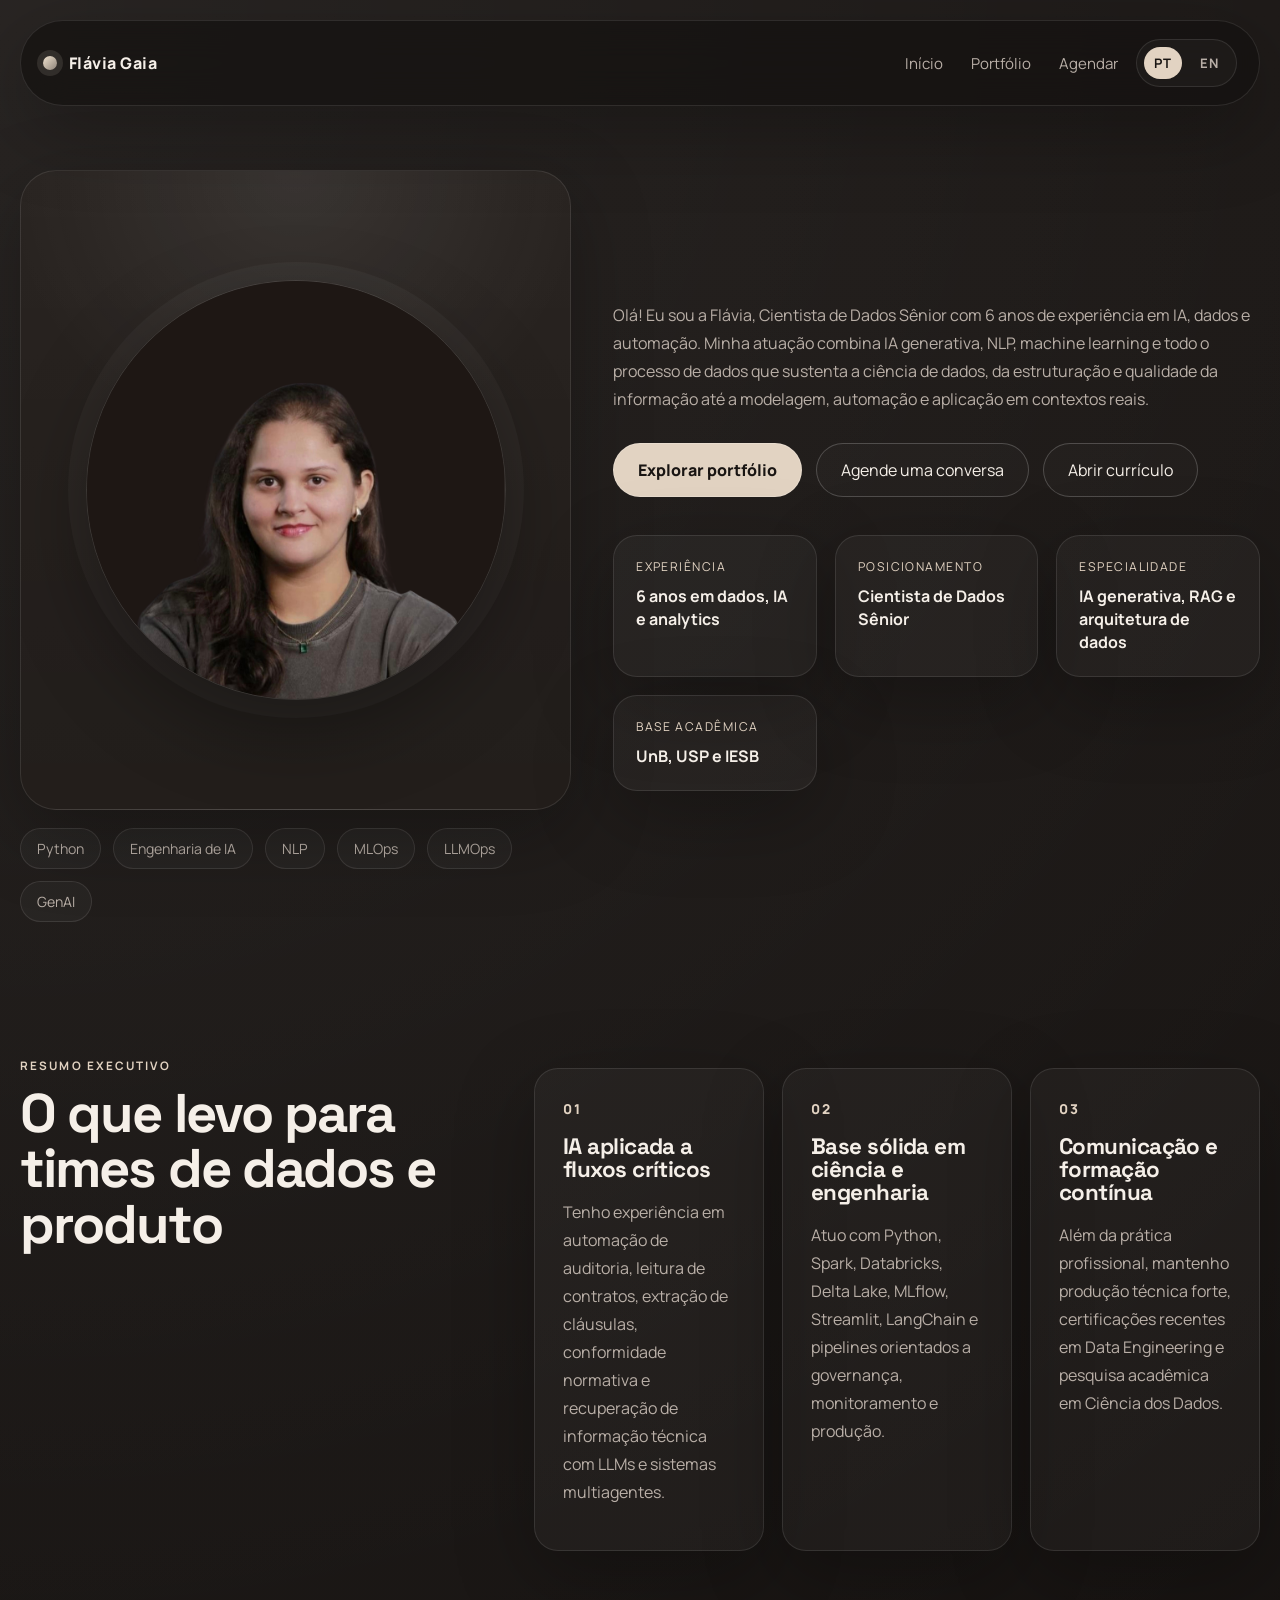
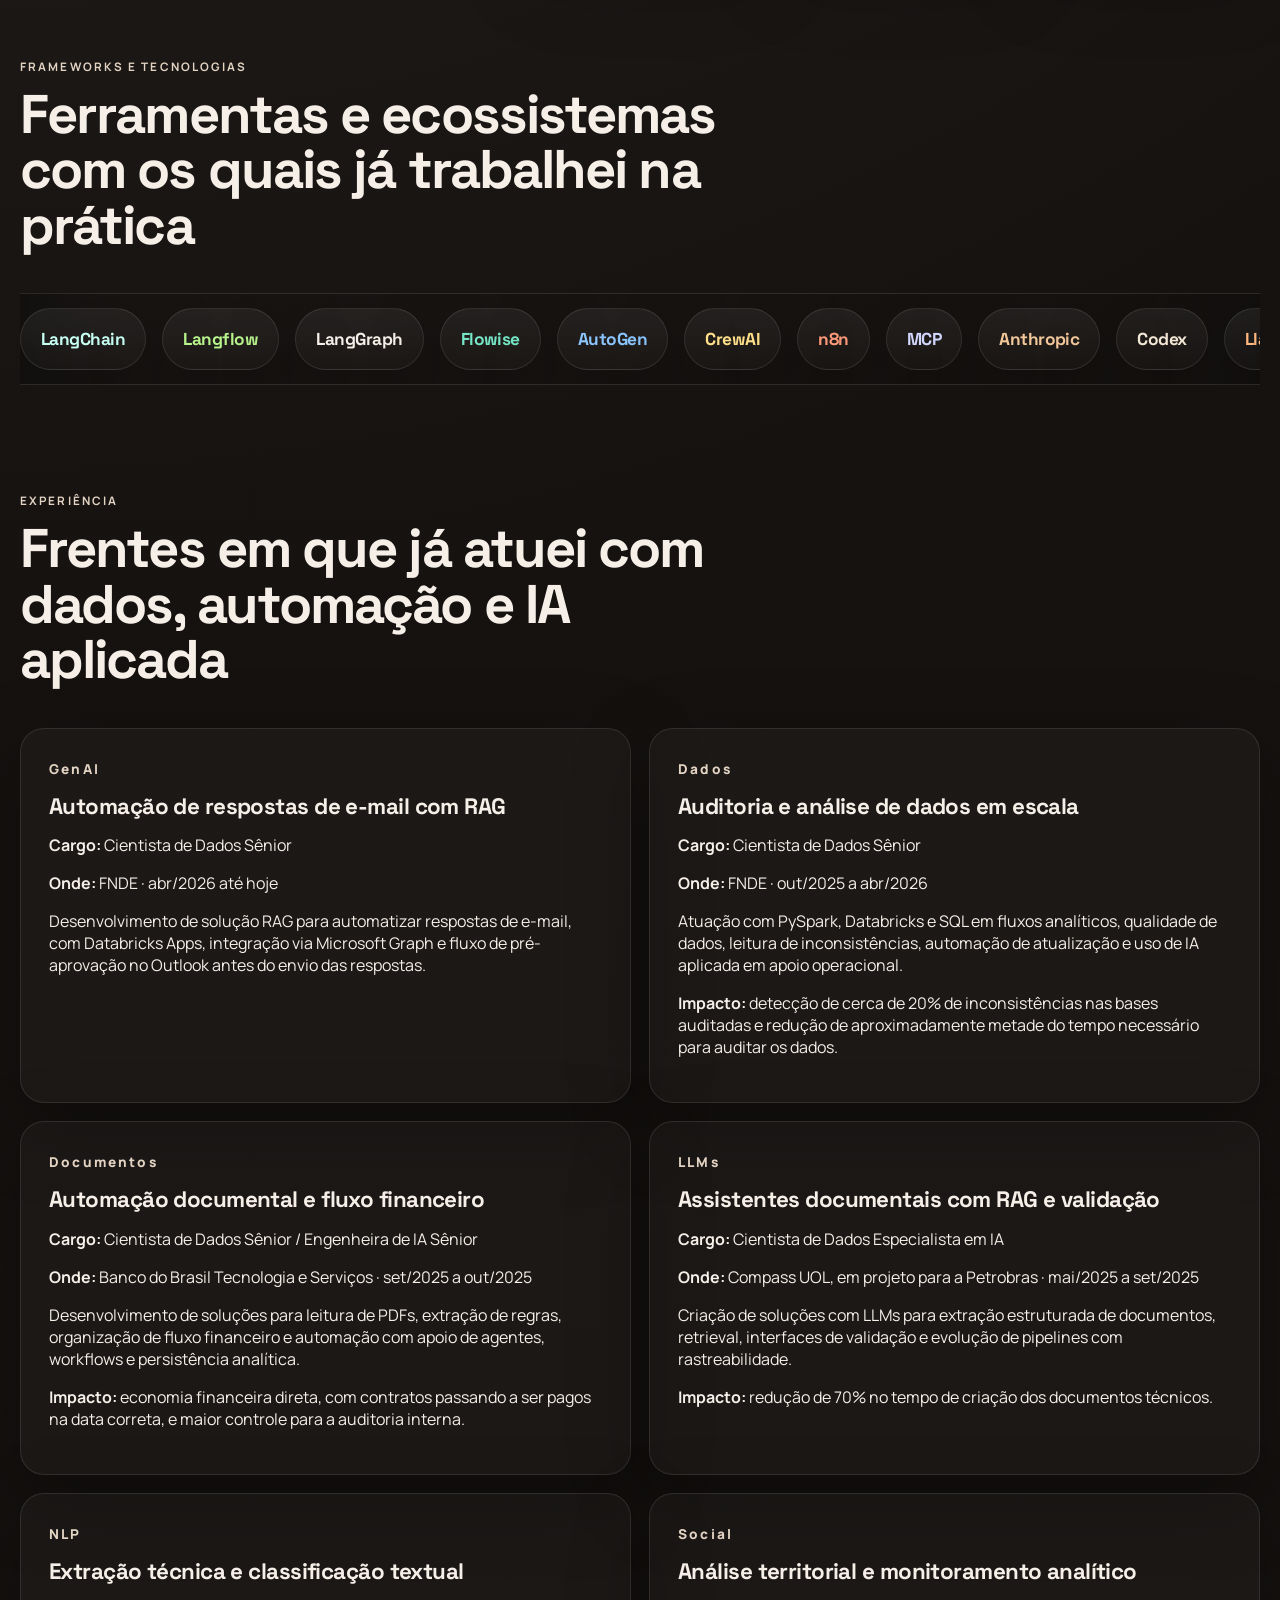
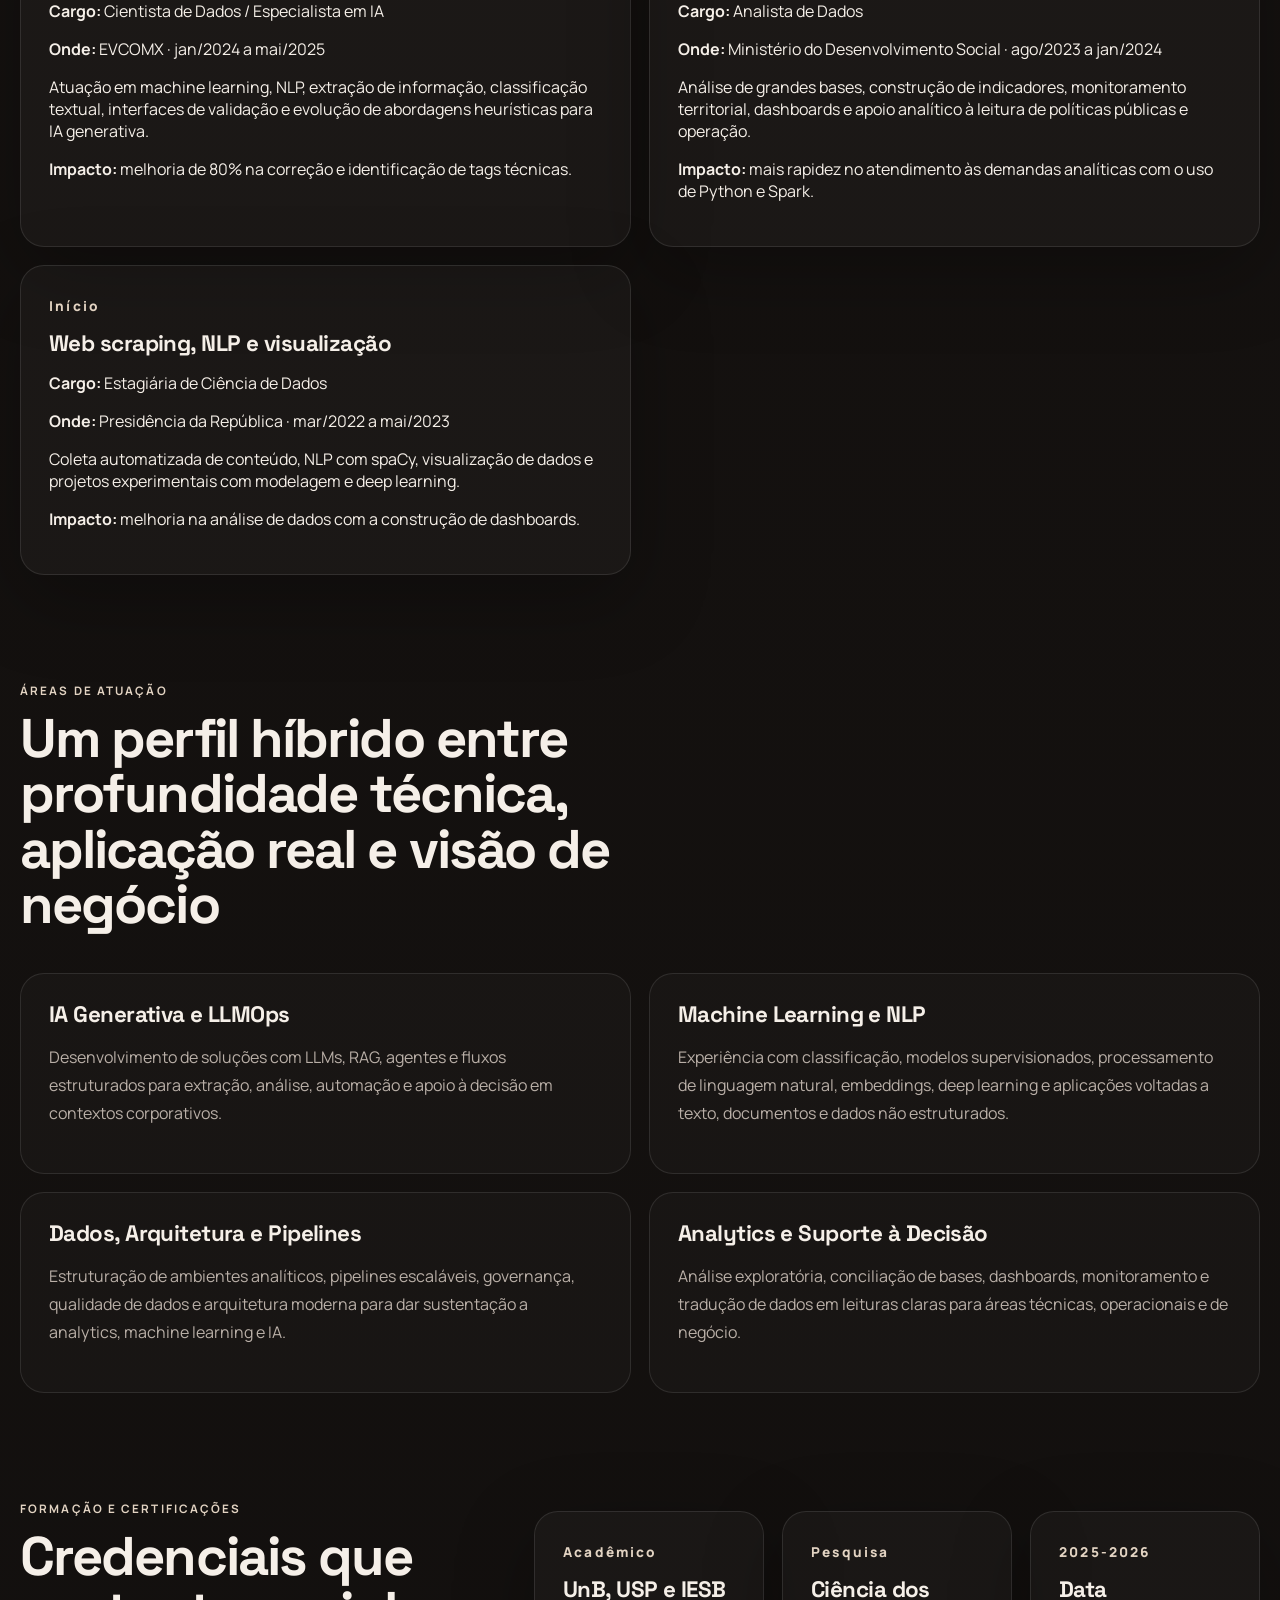
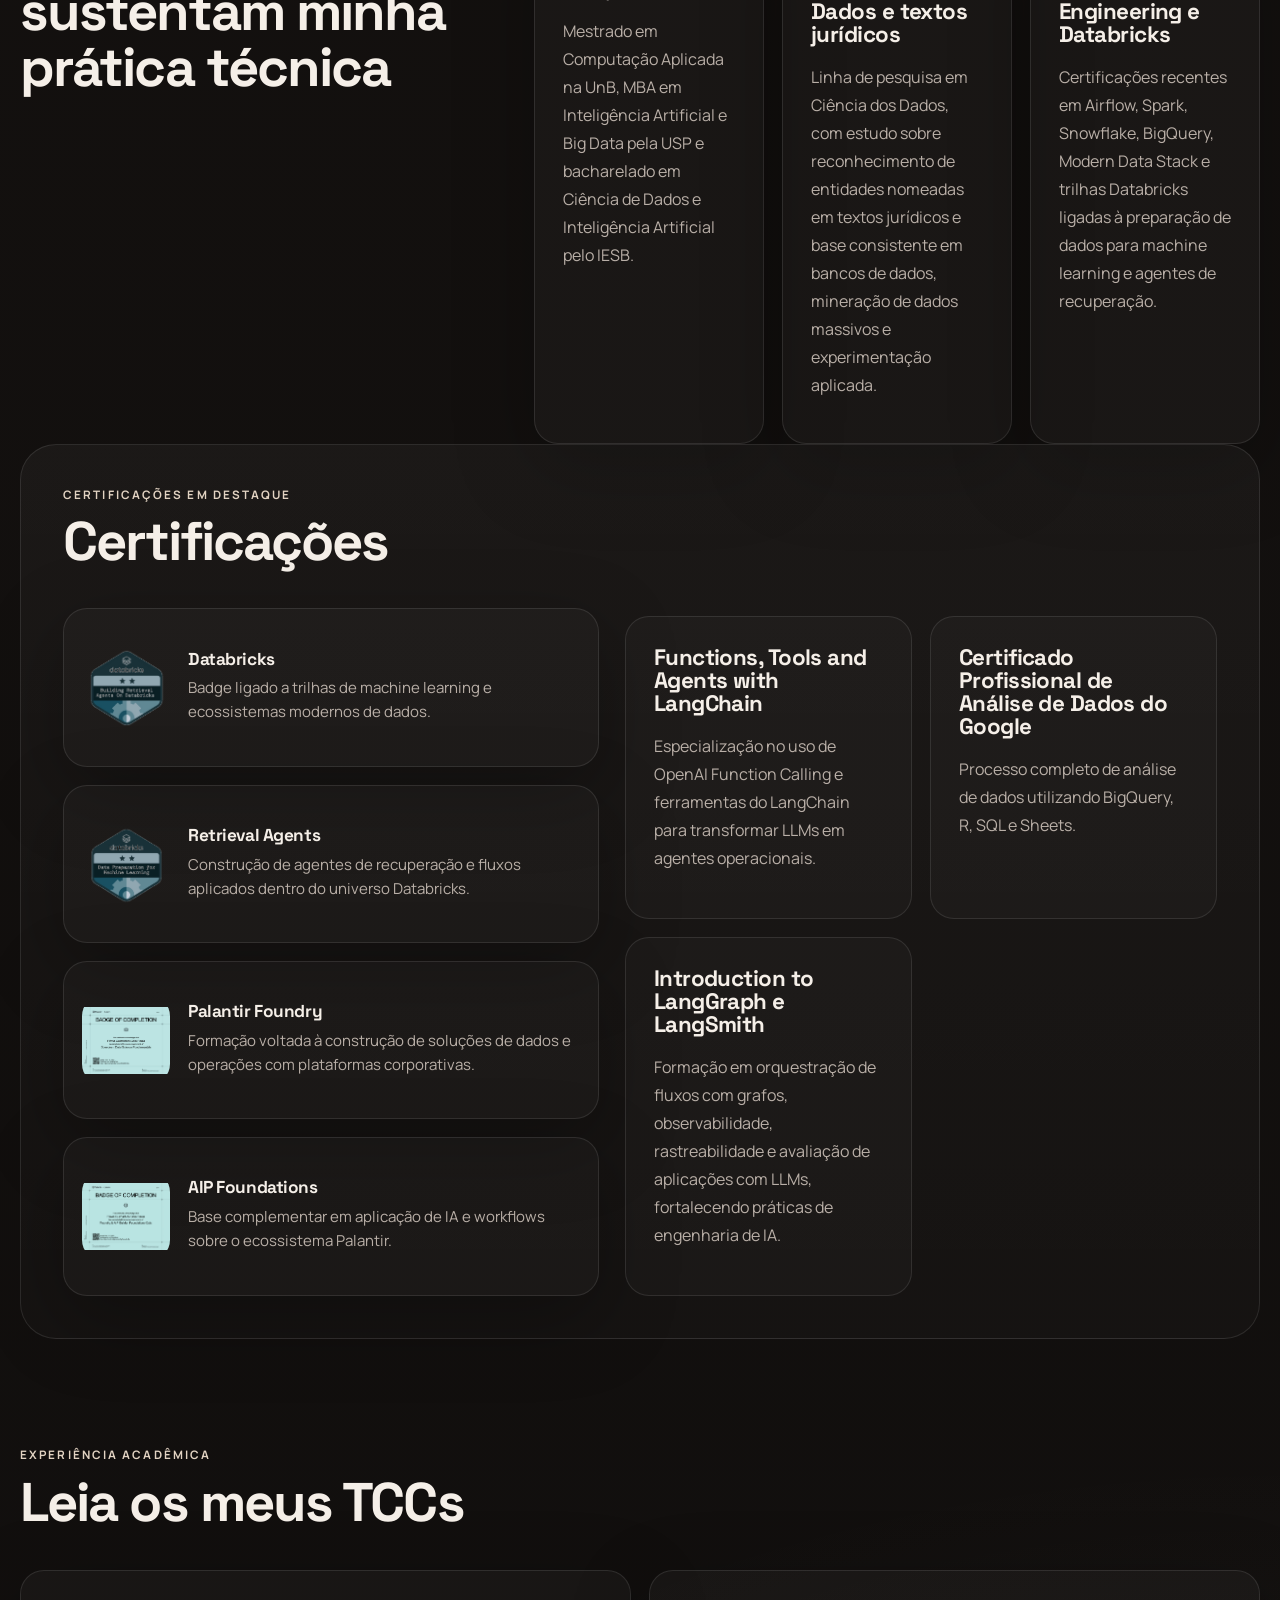
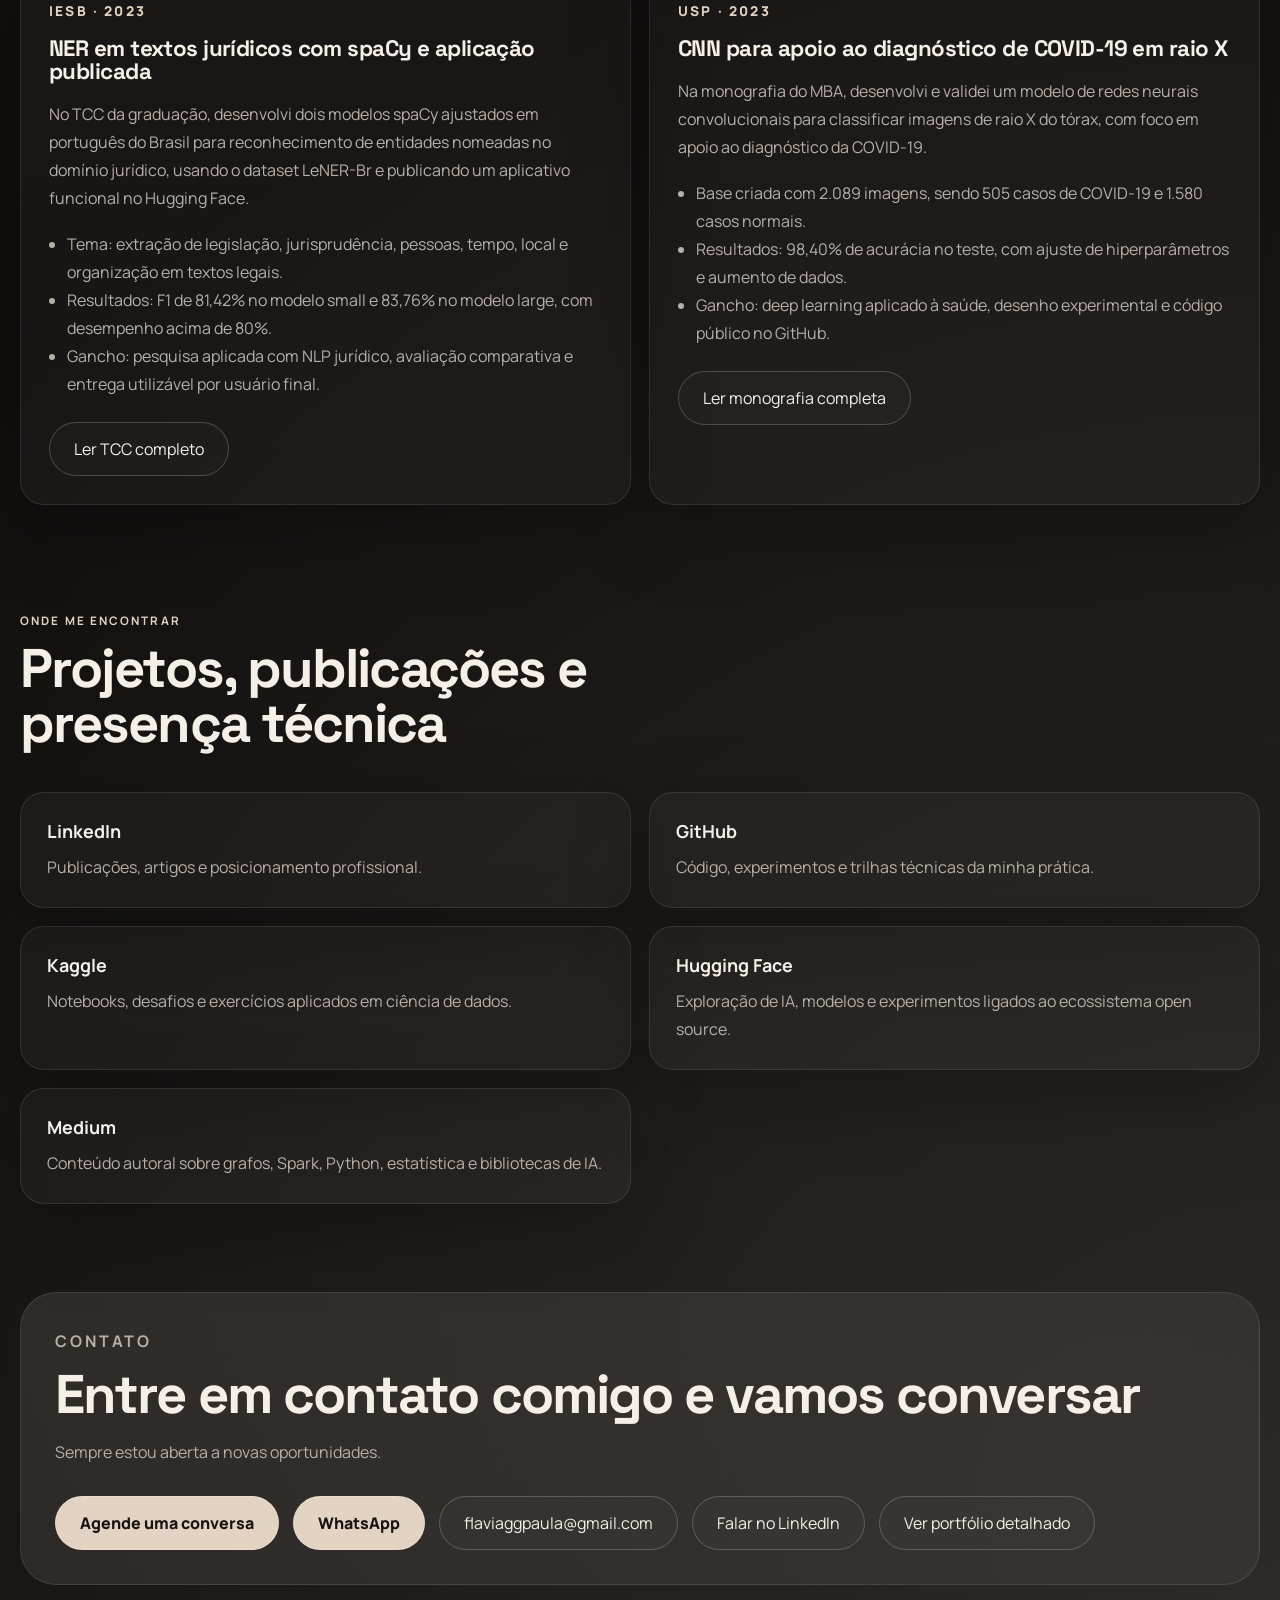
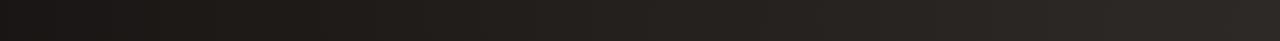
==== index.html @ fc5fb756 "Melhorias de SEO, experiência com impactos e projetos em destaque" ====
<!DOCTYPE html>
<html lang="pt-BR">
  <head>
    <meta charset="UTF-8" />
    <meta name="viewport" content="width=device-width, initial-scale=1.0" />
    <title>Flávia Gaia | Cientista de Dados & IA</title>
    <meta
      name="description"
      content="Flávia Gaia, Cientista de Dados Sênior com 6 anos de experiência em IA generativa, RAG, NLP, machine learning e engenharia de dados. Veja portfólio, projetos e agende uma conversa."
    />
    <link rel="canonical" href="https://flaviaga.ia.br/" />
    <link rel="alternate" hreflang="pt-BR" href="https://flaviaga.ia.br/" />
    <link rel="alternate" hreflang="en" href="https://flaviaga.ia.br/index-en.html" />
    <link rel="alternate" hreflang="x-default" href="https://flaviaga.ia.br/" />
    <meta property="og:type" content="website" />
    <meta property="og:url" content="https://flaviaga.ia.br/" />
    <meta property="og:title" content="Flávia Gaia | Cientista de Dados & IA" />
    <meta
      property="og:description"
      content="Cientista de Dados Sênior com 6 anos de experiência em IA generativa, RAG, NLP, machine learning e engenharia de dados."
    />
    <meta property="og:image" content="https://flaviaga.ia.br/profile.png" />
    <meta property="og:image:alt" content="Retrato profissional de Flávia Gaia" />
    <meta property="og:locale" content="pt_BR" />
    <meta property="og:locale:alternate" content="en_US" />
    <meta property="og:site_name" content="Flávia Gaia" />
    <meta name="twitter:card" content="summary" />
    <meta name="twitter:title" content="Flávia Gaia | Cientista de Dados & IA" />
    <meta
      name="twitter:description"
      content="Cientista de Dados Sênior com 6 anos de experiência em IA generativa, RAG, NLP, machine learning e engenharia de dados."
    />
    <meta name="twitter:image" content="https://flaviaga.ia.br/profile.png" />
    <script type="application/ld+json">
      {
        "@context": "https://schema.org",
        "@type": "Person",
        "name": "Flávia Gaia",
        "alternateName": "Flávia Guimarães Gaia Paula",
        "url": "https://flaviaga.ia.br/",
        "image": "https://flaviaga.ia.br/profile.png",
        "jobTitle": "Cientista de Dados Sênior",
        "email": "mailto:flaviaggpaula@gmail.com",
        "knowsLanguage": ["pt-BR", "en"],
        "knowsAbout": [
          "Inteligência Artificial Generativa",
          "RAG",
          "NLP",
          "Machine Learning",
          "MLOps",
          "LLMOps",
          "Engenharia de Dados",
          "Python",
          "Spark",
          "Databricks"
        ],
        "alumniOf": [
          { "@type": "CollegeOrUniversity", "name": "Universidade de Brasília (UnB)" },
          { "@type": "CollegeOrUniversity", "name": "Universidade de São Paulo (USP)" },
          { "@type": "CollegeOrUniversity", "name": "Centro Universitário IESB" }
        ],
        "sameAs": [
          "https://www.linkedin.com/in/flavia-gaia/",
          "https://github.com/flaviagaia",
          "https://www.kaggle.com/flaviagg",
          "https://huggingface.co/flaviaggp",
          "https://medium.com/@flaviagaia"
        ]
      }
    </script>
    <link rel="preconnect" href="https://fonts.googleapis.com" />
    <link rel="preconnect" href="https://fonts.gstatic.com" crossorigin />
    <link
      href="https://fonts.googleapis.com/css2?family=Manrope:wght@400;500;600;700;800&family=Space+Grotesk:wght@500;700&display=swap"
      rel="stylesheet"
    />
    <link rel="stylesheet" href="./styles.css" />
  </head>
  <body class="page-home">
    <div class="page-shell">
      <header class="site-header">
        <a class="brand" href="./index.html">
          <span class="brand-mark"></span>
          <span>Flávia Gaia</span>
        </a>

        <button class="menu-button" type="button" aria-expanded="false" aria-controls="site-nav">
          <span></span>
          <span></span>
          <span></span>
        </button>

          <div class="header-actions">
          <nav id="site-nav" class="site-nav">
            <a href="./index.html">Início</a>
            <a href="./portfolio.html">Portfólio</a>
            <a href="./agenda.html">Agendar</a>
          </nav>
          <div class="lang-switch" aria-label="Seletor de idioma">
            <a class="lang-link is-active" href="./index.html">PT</a>
            <a class="lang-link" href="./index-en.html">EN</a>
          </div>
        </div>
      </header>

      <main>
        <section class="hero">
          <div class="hero-media reveal">
            <div class="photo-frame">
              <div class="photo-accent"></div>
              <img src="./profile.png" alt="Retrato profissional de Flávia Gaia" />
            </div>
            <div class="hero-tagline">
              <span>Python</span>
              <span>Engenharia de IA</span>
              <span>NLP</span>
              <span>MLOps</span>
              <span>LLMOps</span>
              <span>GenAI</span>
            </div>
          </div>

          <div class="hero-copy reveal delay-1">
            <p class="lead">
              Olá!
              Eu sou a Flávia, Cientista de Dados Sênior com 6 anos de experiência
              em IA, dados e automação. Minha atuação combina IA generativa,
              NLP, machine learning e todo o processo de dados que sustenta a
              ciência de dados, da estruturação e qualidade da informação até a
              modelagem, automação e aplicação em contextos reais.
            </p>

            <div class="hero-actions">
              <a class="button button-primary" href="./portfolio.html">Explorar portfólio</a>
              <a class="button button-secondary" href="./agenda.html">Agende uma conversa</a>
              <a class="button button-secondary" href="./CV_FlaviaGaia_PT.pdf" target="_blank" rel="noreferrer">
                Abrir currículo
              </a>
            </div>

            <dl class="impact-grid">
              <div>
                <dt>Experiência</dt>
                <dd>6 anos em dados, IA e analytics</dd>
              </div>
              <div>
                <dt>Posicionamento</dt>
                <dd>Cientista de Dados Sênior</dd>
              </div>
              <div>
                <dt>Especialidade</dt>
                <dd>IA generativa, RAG e arquitetura de dados</dd>
              </div>
              <div>
                <dt>Base acadêmica</dt>
                <dd>UnB, USP e IESB</dd>
              </div>
            </dl>
          </div>
        </section>

        <section class="section split-section reveal">
          <div class="section-heading">
            <p class="eyebrow">Resumo executivo</p>
            <h2>O que levo para times de dados e produto</h2>
          </div>

          <div class="summary-panel">
            <article class="summary-card">
              <span class="card-index">01</span>
              <h3>IA aplicada a fluxos críticos</h3>
              <p>
                Tenho experiência em automação de auditoria, leitura de contratos,
                extração de cláusulas, conformidade normativa e recuperação de
                informação técnica com LLMs e sistemas multiagentes.
              </p>
            </article>

            <article class="summary-card">
              <span class="card-index">02</span>
              <h3>Base sólida em ciência e engenharia</h3>
              <p>
                Atuo com Python, Spark, Databricks, Delta Lake, MLflow,
                Streamlit, LangChain e pipelines orientados a governança,
                monitoramento e produção.
              </p>
            </article>

            <article class="summary-card">
              <span class="card-index">03</span>
              <h3>Comunicação e formação contínua</h3>
              <p>
                Além da prática profissional, mantenho produção técnica forte,
                certificações recentes em Data Engineering e pesquisa acadêmica
                em Ciência dos Dados.
              </p>
            </article>
          </div>
        </section>

        <section class="section reveal">
          <div class="section-heading">
            <p class="eyebrow">Frameworks e tecnologias</p>
            <h2>Ferramentas e ecossistemas com os quais já trabalhei na prática</h2>
          </div>

          <div class="logo-marquee" aria-label="Frameworks e tecnologias já utilizadas">
            <div class="logo-track">
              <div class="logo-group">
                <span class="logo-pill logo-pill-brand brand-langchain">LangChain</span>
                <span class="logo-pill logo-pill-brand brand-langflow">Langflow</span>
                <span class="logo-pill logo-pill-brand brand-langgraph">LangGraph</span>
                <span class="logo-pill logo-pill-brand brand-flowise">Flowise</span>
                <span class="logo-pill logo-pill-brand brand-autogen">AutoGen</span>
                <span class="logo-pill logo-pill-brand brand-crewai">CrewAI</span>
                <span class="logo-pill logo-pill-brand brand-n8n">n8n</span>
                <span class="logo-pill logo-pill-brand brand-mcp">MCP</span>
                <span class="logo-pill logo-pill-brand brand-anthropic">Anthropic</span>
                <span class="logo-pill logo-pill-brand brand-codex">Codex</span>
                <span class="logo-pill logo-pill-brand brand-llama">Llama</span>
                <span class="logo-pill logo-pill-brand brand-gemini">Gemini</span>
                <span class="logo-pill logo-pill-brand brand-pydanticai">PydanticAI</span>
                <span class="logo-pill logo-pill-brand brand-kiro">Kiro</span>
                <span class="logo-pill logo-pill-brand brand-antigravity">Antigravity</span>
                <span class="logo-pill logo-pill-brand brand-gcp">GCP</span>
                <span class="logo-pill logo-pill-brand brand-vertexai">Vertex AI</span>
                <span class="logo-pill logo-pill-brand brand-kubeflow">Kubeflow</span>
                <span class="logo-pill logo-pill-brand brand-azure">Azure</span>
                <span class="logo-pill logo-pill-brand brand-aws">AWS</span>
                <span class="logo-pill logo-pill-brand brand-databricks">Databricks</span>
                <span class="logo-pill logo-pill-brand brand-metaflow">Metaflow</span>
                <span class="logo-pill logo-pill-brand brand-spark">Spark</span>
                <span class="logo-pill logo-pill-brand brand-oracle">Oracle</span>
                <span class="logo-pill logo-pill-brand brand-fastapi">FastAPI</span>
                <span class="logo-pill logo-pill-brand brand-flask">Flask</span>
                <span class="logo-pill logo-pill-brand brand-streamlit">Streamlit</span>
                <span class="logo-pill logo-pill-brand brand-pytorch">PyTorch</span>
                <span class="logo-pill logo-pill-brand brand-tensorflow">TensorFlow</span>
                <span class="logo-pill logo-pill-brand brand-xgboost">XGBoost</span>
                <span class="logo-pill logo-pill-brand brand-ocr">OCR</span>
                <span class="logo-pill logo-pill-brand brand-prometheus">Prometheus</span>
                <span class="logo-pill logo-pill-brand brand-grafana">Grafana</span>
                <span class="logo-pill logo-pill-brand brand-uipath">UiPath</span>
              </div>
              <div class="logo-group" aria-hidden="true">
                <span class="logo-pill logo-pill-brand brand-langchain">LangChain</span>
                <span class="logo-pill logo-pill-brand brand-langflow">Langflow</span>
                <span class="logo-pill logo-pill-brand brand-langgraph">LangGraph</span>
                <span class="logo-pill logo-pill-brand brand-flowise">Flowise</span>
                <span class="logo-pill logo-pill-brand brand-autogen">AutoGen</span>
                <span class="logo-pill logo-pill-brand brand-crewai">CrewAI</span>
                <span class="logo-pill logo-pill-brand brand-n8n">n8n</span>
                <span class="logo-pill logo-pill-brand brand-mcp">MCP</span>
                <span class="logo-pill logo-pill-brand brand-anthropic">Anthropic</span>
                <span class="logo-pill logo-pill-brand brand-codex">Codex</span>
                <span class="logo-pill logo-pill-brand brand-llama">Llama</span>
                <span class="logo-pill logo-pill-brand brand-gemini">Gemini</span>
                <span class="logo-pill logo-pill-brand brand-pydanticai">PydanticAI</span>
                <span class="logo-pill logo-pill-brand brand-kiro">Kiro</span>
                <span class="logo-pill logo-pill-brand brand-antigravity">Antigravity</span>
                <span class="logo-pill logo-pill-brand brand-gcp">GCP</span>
                <span class="logo-pill logo-pill-brand brand-vertexai">Vertex AI</span>
                <span class="logo-pill logo-pill-brand brand-kubeflow">Kubeflow</span>
                <span class="logo-pill logo-pill-brand brand-azure">Azure</span>
                <span class="logo-pill logo-pill-brand brand-aws">AWS</span>
                <span class="logo-pill logo-pill-brand brand-databricks">Databricks</span>
                <span class="logo-pill logo-pill-brand brand-metaflow">Metaflow</span>
                <span class="logo-pill logo-pill-brand brand-spark">Spark</span>
                <span class="logo-pill logo-pill-brand brand-oracle">Oracle</span>
                <span class="logo-pill logo-pill-brand brand-fastapi">FastAPI</span>
                <span class="logo-pill logo-pill-brand brand-flask">Flask</span>
                <span class="logo-pill logo-pill-brand brand-streamlit">Streamlit</span>
                <span class="logo-pill logo-pill-brand brand-pytorch">PyTorch</span>
                <span class="logo-pill logo-pill-brand brand-tensorflow">TensorFlow</span>
                <span class="logo-pill logo-pill-brand brand-xgboost">XGBoost</span>
                <span class="logo-pill logo-pill-brand brand-ocr">OCR</span>
                <span class="logo-pill logo-pill-brand brand-prometheus">Prometheus</span>
                <span class="logo-pill logo-pill-brand brand-grafana">Grafana</span>
                <span class="logo-pill logo-pill-brand brand-uipath">UiPath</span>
              </div>
            </div>
          </div>
        </section>

        <section class="section reveal">
          <div class="section-heading">
            <p class="eyebrow">Experiência</p>
            <h2>Frentes em que já atuei com dados, automação e IA aplicada</h2>
          </div>

          <div class="experience-grid">
            <article class="experience-card">
              <span class="card-index">GenAI</span>
              <h3>Automação de respostas de e-mail com RAG</h3>
              <p><strong>Cargo:</strong> Cientista de Dados Sênior</p>
              <p><strong>Onde:</strong> FNDE · abr/2026 até hoje</p>
              <p>
                Desenvolvimento de solução RAG para automatizar respostas de
                e-mail, com Databricks Apps, integração via Microsoft Graph e
                fluxo de pré-aprovação no Outlook antes do envio das respostas.
              </p>
            </article>
            <article class="experience-card">
              <span class="card-index">Dados</span>
              <h3>Auditoria e análise de dados em escala</h3>
              <p><strong>Cargo:</strong> Cientista de Dados Sênior</p>
              <p><strong>Onde:</strong> FNDE · out/2025 a abr/2026</p>
              <p>
                Atuação com PySpark, Databricks e SQL em fluxos analíticos,
                qualidade de dados, leitura de inconsistências, automação de
                atualização e uso de IA aplicada em apoio operacional.
              </p>
              <p>
                <strong>Impacto:</strong> detecção de cerca de 20% de
                inconsistências nas bases auditadas e redução de
                aproximadamente metade do tempo necessário para auditar os dados.
              </p>
            </article>
            <article class="experience-card">
              <span class="card-index">Documentos</span>
              <h3>Automação documental e fluxo financeiro</h3>
              <p><strong>Cargo:</strong> Cientista de Dados Sênior / Engenheira de IA Sênior</p>
              <p><strong>Onde:</strong> Banco do Brasil Tecnologia e Serviços · set/2025 a out/2025</p>
              <p>
                Desenvolvimento de soluções para leitura de PDFs, extração de
                regras, organização de fluxo financeiro e automação com apoio
                de agentes, workflows e persistência analítica.
              </p>
              <p>
                <strong>Impacto:</strong> economia financeira direta, com
                contratos passando a ser pagos na data correta, e maior
                controle para a auditoria interna.
              </p>
            </article>
            <article class="experience-card">
              <span class="card-index">LLMs</span>
              <h3>Assistentes documentais com RAG e validação</h3>
              <p><strong>Cargo:</strong> Cientista de Dados Especialista em IA</p>
              <p><strong>Onde:</strong> Compass UOL, em projeto para a Petrobras · mai/2025 a set/2025</p>
              <p>
                Criação de soluções com LLMs para extração estruturada de
                documentos, retrieval, interfaces de validação e evolução de
                pipelines com rastreabilidade.
              </p>
              <p>
                <strong>Impacto:</strong> redução de 70% no tempo de criação
                dos documentos técnicos.
              </p>
            </article>
            <article class="experience-card">
              <span class="card-index">NLP</span>
              <h3>Extração técnica e classificação textual</h3>
              <p><strong>Cargo:</strong> Cientista de Dados / Especialista em IA</p>
              <p><strong>Onde:</strong> EVCOMX · jan/2024 a mai/2025</p>
              <p>
                Atuação em machine learning, NLP, extração de informação,
                classificação textual, interfaces de validação e evolução de
                abordagens heurísticas para IA generativa.
              </p>
              <p>
                <strong>Impacto:</strong> melhoria de 80% na correção e
                identificação de tags técnicas.
              </p>
            </article>
            <article class="experience-card">
              <span class="card-index">Social</span>
              <h3>Análise territorial e monitoramento analítico</h3>
              <p><strong>Cargo:</strong> Analista de Dados</p>
              <p><strong>Onde:</strong> Ministério do Desenvolvimento Social · ago/2023 a jan/2024</p>
              <p>
                Análise de grandes bases, construção de indicadores,
                monitoramento territorial, dashboards e apoio analítico à
                leitura de políticas públicas e operação.
              </p>
              <p>
                <strong>Impacto:</strong> mais rapidez no atendimento às
                demandas analíticas com o uso de Python e Spark.
              </p>
            </article>
            <article class="experience-card">
              <span class="card-index">Início</span>
              <h3>Web scraping, NLP e visualização</h3>
              <p><strong>Cargo:</strong> Estagiária de Ciência de Dados</p>
              <p><strong>Onde:</strong> Presidência da República · mar/2022 a mai/2023</p>
              <p>
                Coleta automatizada de conteúdo, NLP com spaCy, visualização
                de dados e projetos experimentais com modelagem e deep
                learning.
              </p>
              <p>
                <strong>Impacto:</strong> melhoria na análise de dados com a
                construção de dashboards.
              </p>
            </article>
          </div>
        </section>

        <section class="section reveal">
          <div class="section-heading">
            <p class="eyebrow">Áreas de atuação</p>
            <h2>Um perfil híbrido entre profundidade técnica, aplicação real e visão de negócio</h2>
          </div>

          <div class="capability-grid">
            <article>
              <h3>IA Generativa e LLMOps</h3>
              <p>
                Desenvolvimento de soluções com LLMs, RAG, agentes e fluxos
                estruturados para extração, análise, automação e apoio à
                decisão em contextos corporativos.
              </p>
            </article>
            <article>
              <h3>Machine Learning e NLP</h3>
              <p>
                Experiência com classificação, modelos supervisionados,
                processamento de linguagem natural, embeddings, deep learning e
                aplicações voltadas a texto, documentos e dados não estruturados.
              </p>
            </article>
            <article>
              <h3>Dados, Arquitetura e Pipelines</h3>
              <p>
                Estruturação de ambientes analíticos, pipelines escaláveis,
                governança, qualidade de dados e arquitetura moderna para dar
                sustentação a analytics, machine learning e IA.
              </p>
            </article>
            <article>
              <h3>Analytics e Suporte à Decisão</h3>
              <p>
                Análise exploratória, conciliação de bases, dashboards,
                monitoramento e tradução de dados em leituras claras para áreas
                técnicas, operacionais e de negócio.
              </p>
            </article>
          </div>
        </section>

        <section class="section split-section reveal">
          <div class="section-heading">
            <p class="eyebrow">Formação e certificações</p>
            <h2>Credenciais que sustentam minha prática técnica</h2>
          </div>

          <div class="summary-panel">
            <article class="summary-card">
              <span class="card-index">Acadêmico</span>
              <h3>UnB, USP e IESB</h3>
              <p>
                Mestrado em Computação Aplicada na UnB, MBA em Inteligência
                Artificial e Big Data pela USP e bacharelado em Ciência de
                Dados e Inteligência Artificial pelo IESB.
              </p>
            </article>
            <article class="summary-card">
              <span class="card-index">Pesquisa</span>
              <h3>Ciência dos Dados e textos jurídicos</h3>
              <p>
                Linha de pesquisa em Ciência dos Dados, com estudo sobre
                reconhecimento de entidades nomeadas em textos jurídicos e base
                consistente em bancos de dados, mineração de dados massivos e
                experimentação aplicada.
              </p>
            </article>
            <article class="summary-card">
              <span class="card-index">2025-2026</span>
              <h3>Data Engineering e Databricks</h3>
              <p>
                Certificações recentes em Airflow, Spark, Snowflake, BigQuery,
                Modern Data Stack e trilhas Databricks ligadas à preparação de
                dados para machine learning e agentes de recuperação.
              </p>
            </article>
          </div>
        </section>

        <section class="section dark-panel reveal">
          <div class="panel-header">
            <p class="eyebrow">Certificações em destaque</p>
            <h2>Certificações</h2>
          </div>

          <div class="certification-showcase">
            <div class="badge-wall">
              <div class="badge-card">
                <img src="./badgedatabricks1.png" alt="Badge Databricks" />
                <div class="badge-copy">
                  <h3>Databricks</h3>
                  <p>Badge ligado a trilhas de machine learning e ecossistemas modernos de dados.</p>
                </div>
              </div>
              <div class="badge-card">
                <img src="./badgedatabricks2.png" alt="Badge Databricks" />
                <div class="badge-copy">
                  <h3>Retrieval Agents</h3>
                  <p>Construção de agentes de recuperação e fluxos aplicados dentro do universo Databricks.</p>
                </div>
              </div>
              <div class="badge-card">
                <img src="./foundry1.png" alt="Badge Palantir Foundry" />
                <div class="badge-copy">
                  <h3>Palantir Foundry</h3>
                  <p>Formação voltada à construção de soluções de dados e operações com plataformas corporativas.</p>
                </div>
              </div>
              <div class="badge-card">
                <img src="./foundry2.png" alt="Badge Palantir Foundry" />
                <div class="badge-copy">
                  <h3>AIP Foundations</h3>
                  <p>Base complementar em aplicação de IA e workflows sobre o ecossistema Palantir.</p>
                </div>
              </div>
            </div>

            <div class="capability-grid certifications-grid">
              <article class="certification-feature-card school-card school-card-dlai">
              <h3>Functions, Tools and Agents with LangChain</h3>
              <p>Especialização no uso de OpenAI Function Calling e ferramentas do LangChain para transformar LLMs em agentes operacionais.</p>
              </article>
              <article>
              <h3>Certificado Profissional de Análise de Dados do Google</h3>
              <p>Processo completo de análise de dados utilizando BigQuery, R, SQL e Sheets.</p>
              </article>
              <article>
              <h3>Introduction to LangGraph e LangSmith</h3>
              <p>Formação em orquestração de fluxos com grafos, observabilidade, rastreabilidade e avaliação de aplicações com LLMs, fortalecendo práticas de engenharia de IA.</p>
              </article>
            </div>
          </div>
        </section>

        <section class="section reveal">
          <div class="section-heading">
            <p class="eyebrow">Experiência acadêmica</p>
            <h2>Leia os meus TCCs</h2>
          </div>

          <div class="case-grid">
            <article class="case-card">
              <span class="card-index">IESB · 2023</span>
              <h3>NER em textos jurídicos com spaCy e aplicação publicada</h3>
              <p>
                No TCC da graduação, desenvolvi dois modelos spaCy ajustados em
                português do Brasil para reconhecimento de entidades nomeadas no
                domínio jurídico, usando o dataset LeNER-Br e publicando um aplicativo
                funcional no Hugging Face.
              </p>
              <ul>
                <li>Tema: extração de legislação, jurisprudência, pessoas, tempo, local e organização em textos legais.</li>
                <li>Resultados: F1 de 81,42% no modelo small e 83,76% no modelo large, com desempenho acima de 80%.</li>
                <li>Gancho: pesquisa aplicada com NLP jurídico, avaliação comparativa e entrega utilizável por usuário final.</li>
              </ul>
              <div class="card-actions">
                <a class="button button-secondary" href="./2022_1___IESB___TCC_II___Flavia.pdf" target="_blank" rel="noreferrer">
                  Ler TCC completo
                </a>
              </div>
            </article>

            <article class="case-card">
              <span class="card-index">USP · 2023</span>
              <h3>CNN para apoio ao diagnóstico de COVID-19 em raio X</h3>
              <p>
                Na monografia do MBA, desenvolvi e validei um modelo de redes
                neurais convolucionais para classificar imagens de raio X do
                tórax, com foco em apoio ao diagnóstico da COVID-19.
              </p>
              <ul>
                <li>Base criada com 2.089 imagens, sendo 505 casos de COVID-19 e 1.580 casos normais.</li>
                <li>Resultados: 98,40% de acurácia no teste, com ajuste de hiperparâmetros e aumento de dados.</li>
                <li>Gancho: deep learning aplicado à saúde, desenho experimental e código público no GitHub.</li>
              </ul>
              <div class="card-actions">
                <a class="button button-secondary" href="./TCC_MBA_FLAVIA.pdf" target="_blank" rel="noreferrer">
                  Ler monografia completa
                </a>
              </div>
            </article>
          </div>
        </section>

        <section id="presenca" class="section reveal">
          <div class="section-heading">
            <p class="eyebrow">Onde me encontrar</p>
            <h2>Projetos, publicações e presença técnica</h2>
          </div>

          <div class="links-grid">
            <a class="link-card" href="https://www.linkedin.com/in/flavia-gaia/" target="_blank" rel="noreferrer">
              <strong>LinkedIn</strong>
              <span>Publicações, artigos e posicionamento profissional.</span>
            </a>
            <a class="link-card" href="https://github.com/flaviagaia" target="_blank" rel="noreferrer">
              <strong>GitHub</strong>
              <span>Código, experimentos e trilhas técnicas da minha prática.</span>
            </a>
            <a class="link-card" href="https://www.kaggle.com/flaviagg" target="_blank" rel="noreferrer">
              <strong>Kaggle</strong>
              <span>Notebooks, desafios e exercícios aplicados em ciência de dados.</span>
            </a>
            <a class="link-card" href="https://huggingface.co/flaviaggp" target="_blank" rel="noreferrer">
              <strong>Hugging Face</strong>
              <span>Exploração de IA, modelos e experimentos ligados ao ecossistema open source.</span>
            </a>
            <a class="link-card" href="https://medium.com/@flaviagaia" target="_blank" rel="noreferrer">
              <strong>Medium</strong>
              <span>Conteúdo autoral sobre grafos, Spark, Python, estatística e bibliotecas de IA.</span>
            </a>
          </div>
        </section>

        <section id="contato" class="section contact-panel reveal">
          <p class="eyebrow">Contato</p>
          <h2>Entre em contato comigo e vamos conversar</h2>
          <p>Sempre estou aberta a novas oportunidades.</p>
          <div class="hero-actions">
            <a class="button button-primary" href="./agenda.html">
              Agende uma conversa
            </a>
            <a class="button button-primary" href="https://wa.me/5538998987165" target="_blank" rel="noreferrer">
              WhatsApp
            </a>
            <a class="button button-secondary" href="mailto:flaviaggpaula@gmail.com">
              flaviaggpaula@gmail.com
            </a>
            <a class="button button-secondary" href="https://www.linkedin.com/in/flavia-gaia/" target="_blank" rel="noreferrer">
              Falar no LinkedIn
            </a>
            <a class="button button-secondary" href="./portfolio.html">
              Ver portfólio detalhado
            </a>
          </div>
        </section>
      </main>
    </div>

    <script src="./script.js"></script>
  </body>
</html>
---- styles.css ----
:root {
  --bg: #131110;
  --panel: #1c1918;
  --panel-soft: #24201f;
  --line: rgba(255, 255, 255, 0.1);
  --line-strong: rgba(255, 255, 255, 0.2);
  --text: #f5efe8;
  --muted: #b9afa7;
  --accent: #e2d3c2;
  --accent-strong: #f1e3cf;
  --shadow: 0 24px 80px rgba(0, 0, 0, 0.28);
  --radius-xl: 36px;
  --radius-lg: 24px;
  --radius-md: 18px;
  --max-width: 1240px;
}

* {
  box-sizing: border-box;
}

html {
  scroll-behavior: smooth;
}

body {
  margin: 0;
  font-family: "Manrope", sans-serif;
  background:
    radial-gradient(circle at top left, rgba(255, 255, 255, 0.08), transparent 28%),
    radial-gradient(circle at bottom right, rgba(226, 211, 194, 0.14), transparent 22%),
    linear-gradient(180deg, #171311 0%, #100e0d 100%);
  color: var(--text);
  min-height: 100vh;
}

img {
  max-width: 100%;
  display: block;
}

a {
  color: inherit;
  text-decoration: none;
}

.page-shell {
  width: min(calc(100% - 32px), var(--max-width));
  margin: 0 auto;
  padding-bottom: 56px;
}

.site-header {
  position: sticky;
  top: 20px;
  z-index: 30;
  display: flex;
  align-items: center;
  justify-content: space-between;
  gap: 20px;
  padding: 18px 22px;
  margin-top: 20px;
  border: 1px solid var(--line);
  border-radius: 999px;
  background: rgba(20, 17, 16, 0.72);
  backdrop-filter: blur(22px);
  box-shadow: var(--shadow);
}

.brand {
  display: inline-flex;
  align-items: center;
  gap: 12px;
  font-weight: 800;
  letter-spacing: 0.03em;
}

.brand-mark {
  width: 14px;
  height: 14px;
  border-radius: 50%;
  background: linear-gradient(135deg, var(--accent-strong), #8d8379);
  box-shadow: 0 0 0 6px rgba(226, 211, 194, 0.12);
}

.site-nav {
  display: flex;
  align-items: center;
  gap: 28px;
}

.site-nav a {
  color: var(--muted);
  font-size: 0.94rem;
}

.site-nav a:hover,
.site-nav a:focus-visible {
  color: var(--text);
}

.header-actions {
  display: flex;
  align-items: center;
  gap: 18px;
}

.lang-switch {
  display: inline-flex;
  align-items: center;
  gap: 8px;
  padding: 7px;
  border: 1px solid var(--line);
  border-radius: 999px;
  background: rgba(255, 255, 255, 0.03);
}

.lang-link {
  display: inline-flex;
  align-items: center;
  justify-content: center;
  min-width: 38px;
  min-height: 32px;
  padding: 0 10px;
  border-radius: 999px;
  color: var(--muted);
  font-size: 0.82rem;
  font-weight: 700;
  letter-spacing: 0.08em;
  text-transform: uppercase;
}

.lang-link.is-active {
  background: var(--accent);
  color: #191513;
}

.menu-button {
  display: none;
  width: 46px;
  height: 46px;
  border: 1px solid var(--line);
  border-radius: 50%;
  background: transparent;
  padding: 0;
  cursor: pointer;
}

.menu-button span {
  display: block;
  width: 18px;
  height: 2px;
  margin: 4px auto;
  background: var(--text);
}

.hero,
.portfolio-hero {
  display: grid;
  gap: 42px;
  align-items: center;
  padding: 64px 0 28px;
}

.hero {
  grid-template-columns: minmax(320px, 0.92fr) minmax(340px, 1.08fr);
  min-height: calc(100vh - 140px);
}

.portfolio-hero {
  grid-template-columns: 1.15fr 0.85fr;
  padding-top: 92px;
}

.photo-frame {
  position: relative;
  overflow: hidden;
  border: 1px solid var(--line);
  border-radius: var(--radius-xl);
  background:
    radial-gradient(circle at top, rgba(255, 255, 255, 0.08), transparent 42%),
    linear-gradient(180deg, rgba(255, 255, 255, 0.04), rgba(255, 255, 255, 0.01)),
    #201b18;
  min-height: 640px;
  display: flex;
  align-items: center;
  justify-content: center;
  padding: 40px;
  box-shadow: var(--shadow);
}

.photo-frame img {
  position: relative;
  z-index: 2;
  width: min(100%, 420px);
  aspect-ratio: 1 / 1;
  object-fit: cover;
  object-position: center top;
  border-radius: 50%;
  border: 1px solid rgba(255, 255, 255, 0.1);
  box-shadow:
    0 30px 80px rgba(0, 0, 0, 0.34),
    0 0 0 18px rgba(255, 255, 255, 0.03);
}

.photo-accent {
  position: absolute;
  inset: 50% auto auto 50%;
  width: 420px;
  height: 420px;
  transform: translate(-50%, -50%);
  border-radius: 50%;
  background:
    radial-gradient(circle, rgba(226, 211, 194, 0.18) 0%, rgba(226, 211, 194, 0.06) 45%, transparent 72%);
  z-index: 1;
}

.hero-tagline {
  display: flex;
  flex-wrap: wrap;
  gap: 12px;
  margin-top: 18px;
}

.hero-tagline span,
.portfolio-statboard div {
  border: 1px solid var(--line);
  background: rgba(255, 255, 255, 0.03);
  color: var(--muted);
}

.hero-tagline span {
  border-radius: 999px;
  padding: 10px 16px;
  font-size: 0.88rem;
}

.logo-marquee {
  position: relative;
  overflow: hidden;
  padding: 14px 0;
  border-top: 1px solid var(--line);
  border-bottom: 1px solid var(--line);
  background:
    linear-gradient(90deg, rgba(19, 17, 16, 1) 0%, rgba(19, 17, 16, 0) 8%, rgba(19, 17, 16, 0) 92%, rgba(19, 17, 16, 1) 100%);
}

.logo-track {
  display: flex;
  align-items: center;
  gap: 16px;
  width: max-content;
  animation: marquee-scroll 34s linear infinite;
}

.logo-group {
  display: flex;
  align-items: center;
  gap: 16px;
}

.logo-pill {
  display: inline-flex;
  align-items: center;
  justify-content: center;
  gap: 12px;
  min-height: 62px;
  padding: 14px 20px;
  border: 1px solid var(--line);
  border-radius: 999px;
  background: linear-gradient(180deg, rgba(255, 255, 255, 0.06), rgba(255, 255, 255, 0.02));
  box-shadow: var(--shadow);
  color: var(--text);
  font-size: 0.95rem;
  white-space: nowrap;
}

.logo-pill-brand {
  font-family: "Space Grotesk", sans-serif;
  font-size: 1.08rem;
  font-weight: 700;
  letter-spacing: -0.03em;
}

.brand-langchain {
  color: #c7fff3;
}

.brand-langflow {
  color: #b8f48c;
}

.brand-flowise {
  color: #76e6c7;
}

.brand-autogen {
  color: #8bc6ff;
}

.brand-crewai {
  color: #ffe08a;
}

.brand-n8n {
  color: #ff9b7a;
}

.brand-mcp {
  color: #d3d8ff;
}

.brand-anthropic {
  color: #f2c89a;
}

.brand-codex {
  color: #f3e7d6;
}

.brand-llama {
  color: #ffb780;
}

.brand-gemini {
  color: #9dc0ff;
}

.brand-pydanticai {
  color: #b0ffd2;
}

.brand-kiro {
  color: #b592ff;
}

.brand-antigravity {
  color: #ffd36d;
}

.brand-gcp {
  color: #87b9ff;
}

.brand-vertexai {
  color: #9cb6ff;
}

.brand-kubeflow {
  color: #80ccff;
}

.brand-azure {
  color: #8bc4ff;
}

.brand-aws {
  color: #ffcf74;
}

.brand-databricks {
  color: #ff6b57;
}

.brand-metaflow {
  color: #90f0b6;
}

.brand-spark {
  color: #ffa155;
}

.brand-oracle {
  color: #ff5f5f;
}

.brand-fastapi {
  color: #85f0d0;
}

.brand-flask {
  color: #e8e2d8;
}

.brand-streamlit {
  color: #ff7a70;
}

.brand-pytorch {
  color: #ff8c62;
}

.brand-tensorflow {
  color: #ffb15a;
}

.brand-xgboost {
  color: #9de296;
}

.brand-ocr {
  color: #f5d28b;
}

.brand-prometheus {
  color: #ff9a63;
}

.brand-grafana {
  color: #ffb86b;
}

.brand-uipath {
  color: #f7c86f;
}

@keyframes marquee-scroll {
  from {
    transform: translateX(0);
  }
  to {
    transform: translateX(-50%);
  }
}

@media (prefers-reduced-motion: reduce) {
  .logo-track {
    animation: none;
  }
}

.eyebrow {
  margin: 0 0 12px;
  color: var(--accent);
  text-transform: uppercase;
  letter-spacing: 0.18em;
  font-size: 0.73rem;
  font-weight: 700;
}

h1,
h2,
h3 {
  margin: 0;
  font-family: "Space Grotesk", sans-serif;
  line-height: 1.02;
}

h1 {
  font-size: clamp(3.3rem, 8vw, 6.6rem);
  letter-spacing: -0.05em;
}

h1 span {
  display: block;
  color: var(--accent);
}

h2 {
  font-size: clamp(2rem, 5vw, 3.4rem);
  letter-spacing: -0.035em;
}

h3 {
  font-size: 1.4rem;
  letter-spacing: -0.025em;
}

.lead,
.summary-card p,
.capability-grid p,
.link-card span,
.showcase-copy p,
.contact-panel p,
.case-card p,
.case-card li,
.timeline p,
.interview-card p,
.publication-list p,
.portfolio-intro .lead {
  color: var(--muted);
  line-height: 1.75;
  font-size: 1rem;
}

.hero-actions {
  display: flex;
  flex-wrap: wrap;
  gap: 14px;
  margin-top: 30px;
  align-items: center;
}

.card-actions {
  display: flex;
  flex-wrap: wrap;
  gap: 12px;
  margin-top: 24px;
}

.button {
  display: inline-flex;
  align-items: center;
  justify-content: center;
  min-height: 54px;
  padding: 0 24px;
  border-radius: 999px;
  border: 1px solid var(--line-strong);
  transition: transform 160ms ease, border-color 160ms ease, background 160ms ease;
}

.button:hover,
.button:focus-visible {
  transform: translateY(-2px);
  border-color: rgba(255, 255, 255, 0.32);
}

.button-primary {
  background: var(--accent);
  color: #191513;
  font-weight: 800;
}

.button-secondary {
  background: rgba(255, 255, 255, 0.02);
}

.impact-grid,
.summary-panel,
.capability-grid,
.links-grid,
.interview-grid,
.publication-list,
.case-grid,
.experience-grid,
.credentials-grid,
.badge-wall {
  display: grid;
  gap: 18px;
}

.impact-grid {
  grid-template-columns: repeat(3, minmax(0, 1fr));
  margin-top: 38px;
}

.impact-grid div,
.summary-card,
.link-card,
.showcase-list div,
.portfolio-statboard div,
.case-card,
.experience-card,
.credential-card,
.interview-card,
.publication-list article,
.timeline article {
  border: 1px solid var(--line);
  background: rgba(255, 255, 255, 0.03);
  border-radius: var(--radius-lg);
  box-shadow: var(--shadow);
}

.impact-grid div {
  padding: 22px;
}

.impact-grid dt {
  font-size: 0.76rem;
  text-transform: uppercase;
  color: var(--accent);
  letter-spacing: 0.12em;
  margin-bottom: 10px;
}

.impact-grid dd {
  margin: 0;
  font-weight: 700;
  line-height: 1.45;
}

.section {
  padding: 108px 0 0;
}

.section-heading {
  max-width: 760px;
  margin-bottom: 40px;
}

.split-section {
  display: grid;
  grid-template-columns: 0.8fr 1.2fr;
  gap: 30px;
}

.summary-panel {
  grid-template-columns: repeat(3, minmax(0, 1fr));
}

.summary-card,
.case-card,
.interview-card,
.publication-list article,
.timeline article,
.showcase-list div {
  padding: 28px;
}

.card-index {
  display: inline-flex;
  margin-bottom: 18px;
  color: var(--accent);
  font-size: 0.85rem;
  font-weight: 800;
  letter-spacing: 0.16em;
}

.project-proof {
  display: block;
  width: 100%;
  aspect-ratio: 16 / 10;
  object-fit: cover;
  object-position: top center;
  margin-bottom: 22px;
  border: 1px solid var(--line);
  border-radius: 22px;
  background: rgba(255, 255, 255, 0.03);
  box-shadow: var(--shadow);
}

.page-portfolio .case-grid {
  grid-template-columns: 1fr;
  gap: 28px;
}

.page-portfolio .case-card {
  padding: 34px 36px;
}

.portfolio-cta {
  margin-top: 22px;
}

.page-portfolio .agenda-grid {
  grid-template-columns: repeat(2, minmax(0, 1fr));
}

.booking-switch {
  display: inline-flex;
  gap: 10px;
  padding: 8px;
  border: 1px solid var(--line);
  border-radius: 999px;
  background: rgba(255, 255, 255, 0.03);
  margin-bottom: 28px;
}

.booking-tab {
  min-height: 46px;
  padding: 0 20px;
  border: 0;
  border-radius: 999px;
  background: transparent;
  color: var(--muted);
  font: inherit;
  font-weight: 700;
  cursor: pointer;
}

.booking-tab.is-active {
  background: var(--accent);
  color: #191513;
}

.booking-panel {
  display: none;
}

.booking-panel.is-active {
  display: block;
}

.booking-card {
  padding-bottom: 22px;
}

.booking-embed {
  margin-top: 26px;
  border: 1px solid var(--line);
  border-radius: 24px;
  overflow: hidden;
  background: rgba(255, 255, 255, 0.02);
  min-height: 760px;
}

.booking-embed iframe {
  display: block;
  width: 100%;
  min-height: 760px;
  border: 0;
  background: #fff;
}

.page-portfolio .project-proof {
  aspect-ratio: 16 / 8;
  margin-bottom: 26px;
}

.page-portfolio .project-proof-contain {
  object-fit: contain;
  object-position: center;
  padding: 10px;
  background: rgba(255, 255, 255, 0.015);
}

.section-note {
  max-width: 720px;
  margin: 10px 0 0;
  color: var(--muted);
}

.compact-heading {
  margin-top: 44px;
}

.portfolio-map-grid {
  display: grid;
  grid-template-columns: repeat(4, minmax(0, 1fr));
  gap: 16px;
  margin-top: 18px;
}

.map-chip {
  display: flex;
  align-items: center;
  justify-content: center;
  min-height: 72px;
  padding: 18px 22px;
  border: 1px solid var(--line);
  border-radius: 999px;
  background: rgba(255, 255, 255, 0.03);
  color: var(--text);
  text-align: center;
  text-decoration: none;
  font-weight: 600;
  line-height: 1.35;
  transition: transform 180ms ease, border-color 180ms ease, background 180ms ease;
}

.map-chip:hover {
  transform: translateY(-2px);
  border-color: rgba(255, 255, 255, 0.18);
  background: rgba(255, 255, 255, 0.06);
}

.cluster-grid {
  display: grid;
  grid-template-columns: repeat(3, minmax(0, 1fr));
  gap: 24px;
  margin-top: 18px;
}

.cluster-card {
  padding: 28px;
  border: 1px solid var(--line);
  border-radius: var(--radius-lg);
  background: rgba(255, 255, 255, 0.025);
  box-shadow: var(--shadow);
}

.cluster-card h4 {
  margin-bottom: 10px;
  font-size: 1.15rem;
}

.cluster-card > p {
  margin: 0 0 20px;
  color: var(--muted);
}

.mini-project-list {
  display: grid;
  gap: 16px;
}

.mini-project {
  padding-top: 16px;
  border-top: 1px solid rgba(255, 255, 255, 0.08);
}

.mini-project:first-child {
  padding-top: 0;
  border-top: 0;
}

.mini-project h5 {
  margin: 0 0 8px;
  font-size: 1rem;
}

.mini-project p {
  margin: 0 0 10px;
  color: var(--muted);
  line-height: 1.6;
  font-size: 0.94rem;
}

.mini-project a {
  color: var(--text);
  font-size: 0.9rem;
  text-decoration: underline;
  text-underline-offset: 0.18em;
}

.proof-grid {
  display: grid;
  grid-template-columns: repeat(2, minmax(0, 1fr));
  gap: 18px;
  margin-bottom: 26px;
}

.proof-grid .project-proof {
  margin-bottom: 0;
}

.dark-panel {
  padding: 42px;
  border: 1px solid var(--line);
  border-radius: var(--radius-xl);
  background: linear-gradient(180deg, rgba(255, 255, 255, 0.04), rgba(255, 255, 255, 0.02));
}

.panel-header {
  max-width: 980px;
  margin-bottom: 40px;
}

.panel-header h2 {
  max-width: 1120px;
  line-height: 0.98;
}

.dark-panel .capability-grid {
  margin-top: 8px;
}

.capability-grid,
.links-grid,
.case-grid,
.interview-grid,
.publication-list,
.experience-grid,
.credentials-grid {
  grid-template-columns: repeat(2, minmax(0, 1fr));
}

.section-heading + .summary-panel,
.section-heading + .experience-grid,
.section-heading + .case-grid,
.section-heading + .publication-list,
.section-heading + .links-grid,
.section-heading + .interview-grid,
.section-heading + .credentials-grid,
.panel-header + .capability-grid,
.panel-header + .certification-showcase {
  margin-top: 10px;
}

.capability-grid article,
.experience-card,
.credential-card {
  padding: 28px;
}

.certification-showcase {
  display: grid;
  grid-template-columns: 0.95fr 1.05fr;
  gap: 26px;
  align-items: stretch;
}

.badge-wall {
  grid-template-columns: 1fr;
}

.badge-card {
  display: flex;
  align-items: center;
  gap: 18px;
  min-height: 128px;
  padding: 18px;
  border: 1px solid var(--line);
  border-radius: var(--radius-lg);
  background: rgba(255, 255, 255, 0.025);
  box-shadow: var(--shadow);
}

.badge-card img {
  width: 88px;
  height: 88px;
  flex: 0 0 88px;
  object-fit: contain;
  border-radius: 20px;
  filter: saturate(1.02) contrast(1.02);
}

.badge-copy h3 {
  margin-bottom: 8px;
  font-size: 1.08rem;
}

.badge-copy p {
  margin: 0;
  color: var(--muted);
  line-height: 1.6;
  font-size: 0.94rem;
}

.certifications-grid {
  align-content: start;
}

.capability-grid article {
  padding: 30px 28px;
  border: 1px solid var(--line);
  border-radius: var(--radius-lg);
  background: rgba(255, 255, 255, 0.025);
}

.certification-feature-card {
  position: relative;
  overflow: hidden;
}

.certification-feature-brand {
  display: flex;
  align-items: flex-start;
  margin-bottom: 22px;
}

.certification-feature-brand img {
  width: 176px;
  max-width: 100%;
  height: auto;
  object-fit: contain;
  flex: 0 0 auto;
}

.school-card {
  position: relative;
}

.link-card {
  padding: 26px;
}

.link-card strong {
  display: block;
  margin-bottom: 10px;
  font-size: 1.12rem;
}

.showcase {
  display: grid;
  grid-template-columns: 1fr 0.72fr;
  gap: 28px;
  align-items: start;
}

.showcase-list {
  display: grid;
  gap: 16px;
}

.showcase-list span {
  display: inline-block;
  margin-bottom: 14px;
  color: var(--accent);
  font-size: 0.8rem;
  letter-spacing: 0.14em;
}

.contact-panel {
  padding: 34px;
  margin-top: 88px;
  border: 1px solid var(--line);
  border-radius: var(--radius-xl);
  background:
    linear-gradient(135deg, rgba(226, 211, 194, 0.09), rgba(255, 255, 255, 0.03)),
    rgba(255, 255, 255, 0.02);
}

.portfolio-statboard {
  display: grid;
  gap: 16px;
}

.portfolio-statboard div strong {
  display: block;
  margin-bottom: 10px;
  font-size: 1.05rem;
}

.portfolio-statboard div {
  padding: 24px;
}

.case-card ul {
  margin: 18px 0 0;
  padding-left: 18px;
}

.timeline {
  position: relative;
  display: grid;
  gap: 18px;
}

.timeline::before {
  content: "";
  position: absolute;
  left: 14px;
  top: 0;
  bottom: 0;
  width: 1px;
  background: var(--line-strong);
}

.timeline article {
  position: relative;
  padding-left: 54px;
}

.timeline article::before {
  content: "";
  position: absolute;
  left: 8px;
  top: 30px;
  width: 13px;
  height: 13px;
  border-radius: 50%;
  background: var(--accent);
  box-shadow: 0 0 0 8px rgba(226, 211, 194, 0.08);
}

.timeline span {
  display: inline-block;
  margin-bottom: 10px;
  color: var(--accent);
  font-size: 0.82rem;
  letter-spacing: 0.12em;
  text-transform: uppercase;
}

.publication-list article strong {
  display: block;
  margin-bottom: 8px;
}

.reveal {
  opacity: 0;
  transform: translateY(24px);
  transition: opacity 700ms ease, transform 700ms ease;
}

.reveal.delay-1 {
  transition-delay: 120ms;
}

.reveal.is-visible {
  opacity: 1;
  transform: translateY(0);
}

.page-portfolio .reveal,
.page-portfolio .reveal.is-visible {
  opacity: 1;
  transform: none;
}

@media (max-width: 1080px) {
  .hero,
  .portfolio-hero,
  .split-section,
  .showcase,
  .certification-showcase {
    grid-template-columns: 1fr;
  }

  .summary-panel,
  .capability-grid,
  .links-grid,
  .case-grid,
  .portfolio-map-grid,
  .agenda-grid,
  .cluster-grid,
  .interview-grid,
  .publication-list,
  .experience-grid,
  .credentials-grid,
  .badge-wall {
    grid-template-columns: 1fr;
  }

  .hero {
    min-height: auto;
    padding-top: 36px;
  }

  .photo-frame {
    min-height: 520px;
    padding: 28px;
  }

  .proof-grid {
    grid-template-columns: 1fr;
  }

  .booking-switch {
    width: 100%;
    display: grid;
    grid-template-columns: 1fr;
    border-radius: 26px;
  }
}

@media (max-width: 760px) {
  .page-shell {
    width: min(calc(100% - 22px), var(--max-width));
  }

  .site-header {
    padding: 16px 18px;
    border-radius: 30px;
  }

  .menu-button {
    display: block;
  }

  .site-nav {
    position: absolute;
    top: calc(100% + 12px);
    right: 0;
    left: 0;
    display: none;
    flex-direction: column;
    align-items: flex-start;
    gap: 14px;
    padding: 18px;
    border: 1px solid var(--line);
    border-radius: 24px;
    background: rgba(18, 15, 14, 0.96);
  }

  .site-nav.is-open {
    display: flex;
  }

  .header-actions {
    margin-left: auto;
  }

  .lang-switch {
    margin-left: 12px;
  }

  .logo-pill {
    padding: 12px 15px;
    min-height: 56px;
    font-size: 0.88rem;
  }

  h1 {
    font-size: clamp(2.6rem, 16vw, 4.4rem);
  }

  .impact-grid {
    grid-template-columns: 1fr;
  }

  .contact-panel,
  .dark-panel,
  .summary-card,
  .case-card,
  .experience-card,
  .credential-card,
  .badge-card,
  .interview-card,
  .publication-list article,
  .timeline article,
  .link-card,
  .showcase-list div,
  .portfolio-statboard div {
    padding: 22px;
  }

  .badge-card {
    align-items: flex-start;
  }

  .badge-card img {
    width: 74px;
    height: 74px;
    flex-basis: 74px;
  }
}
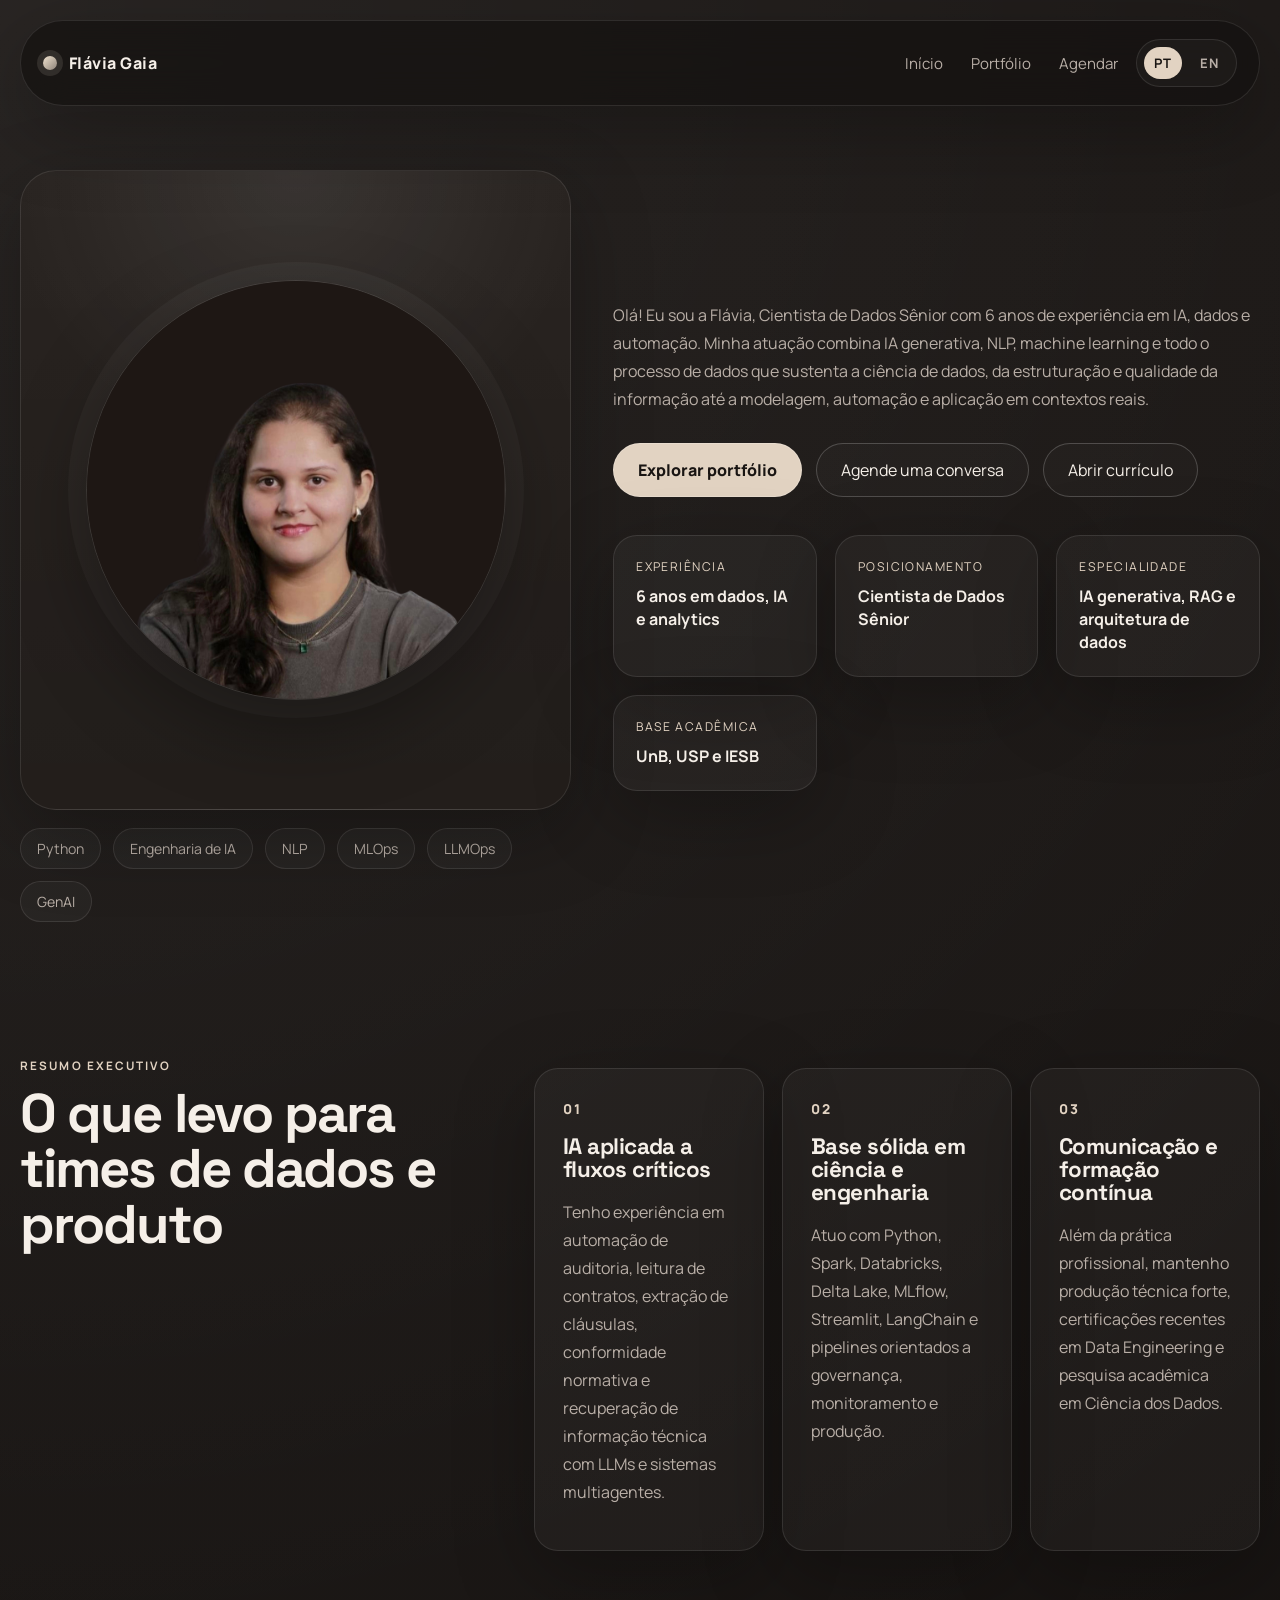
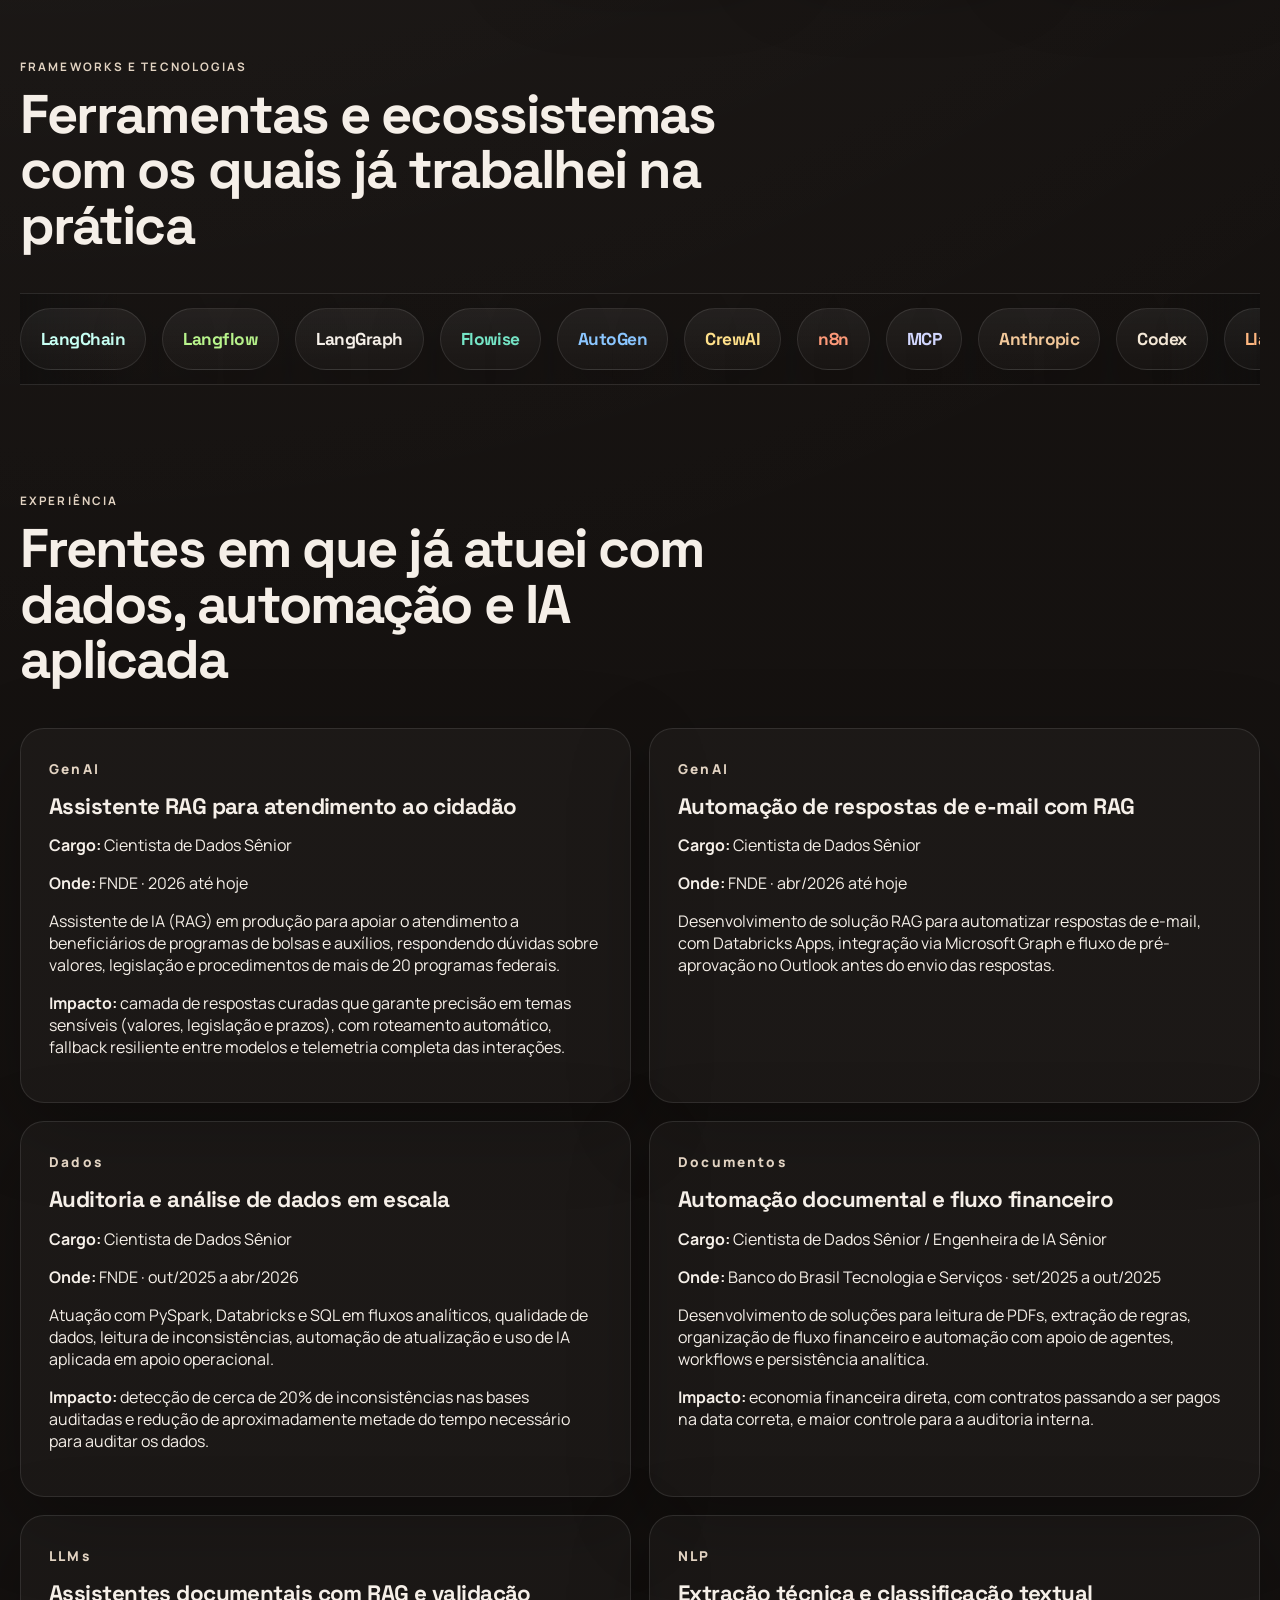
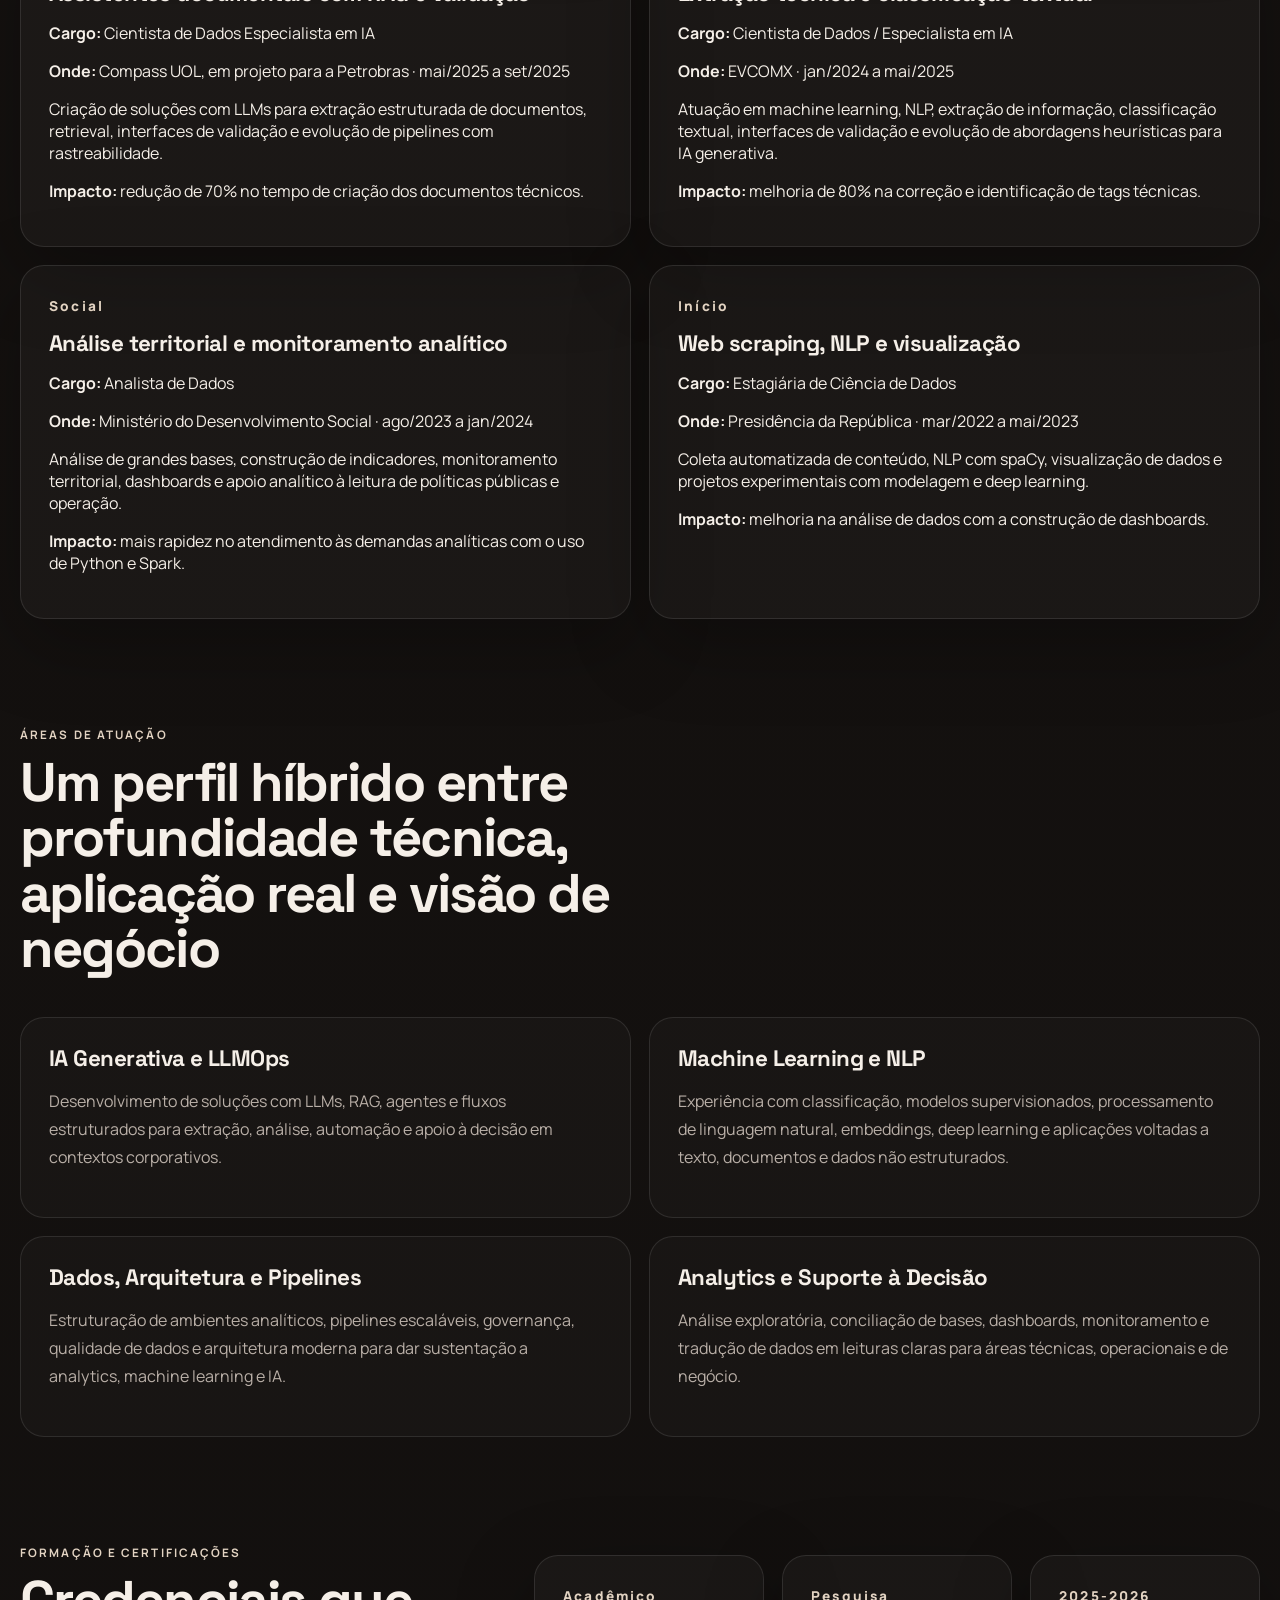
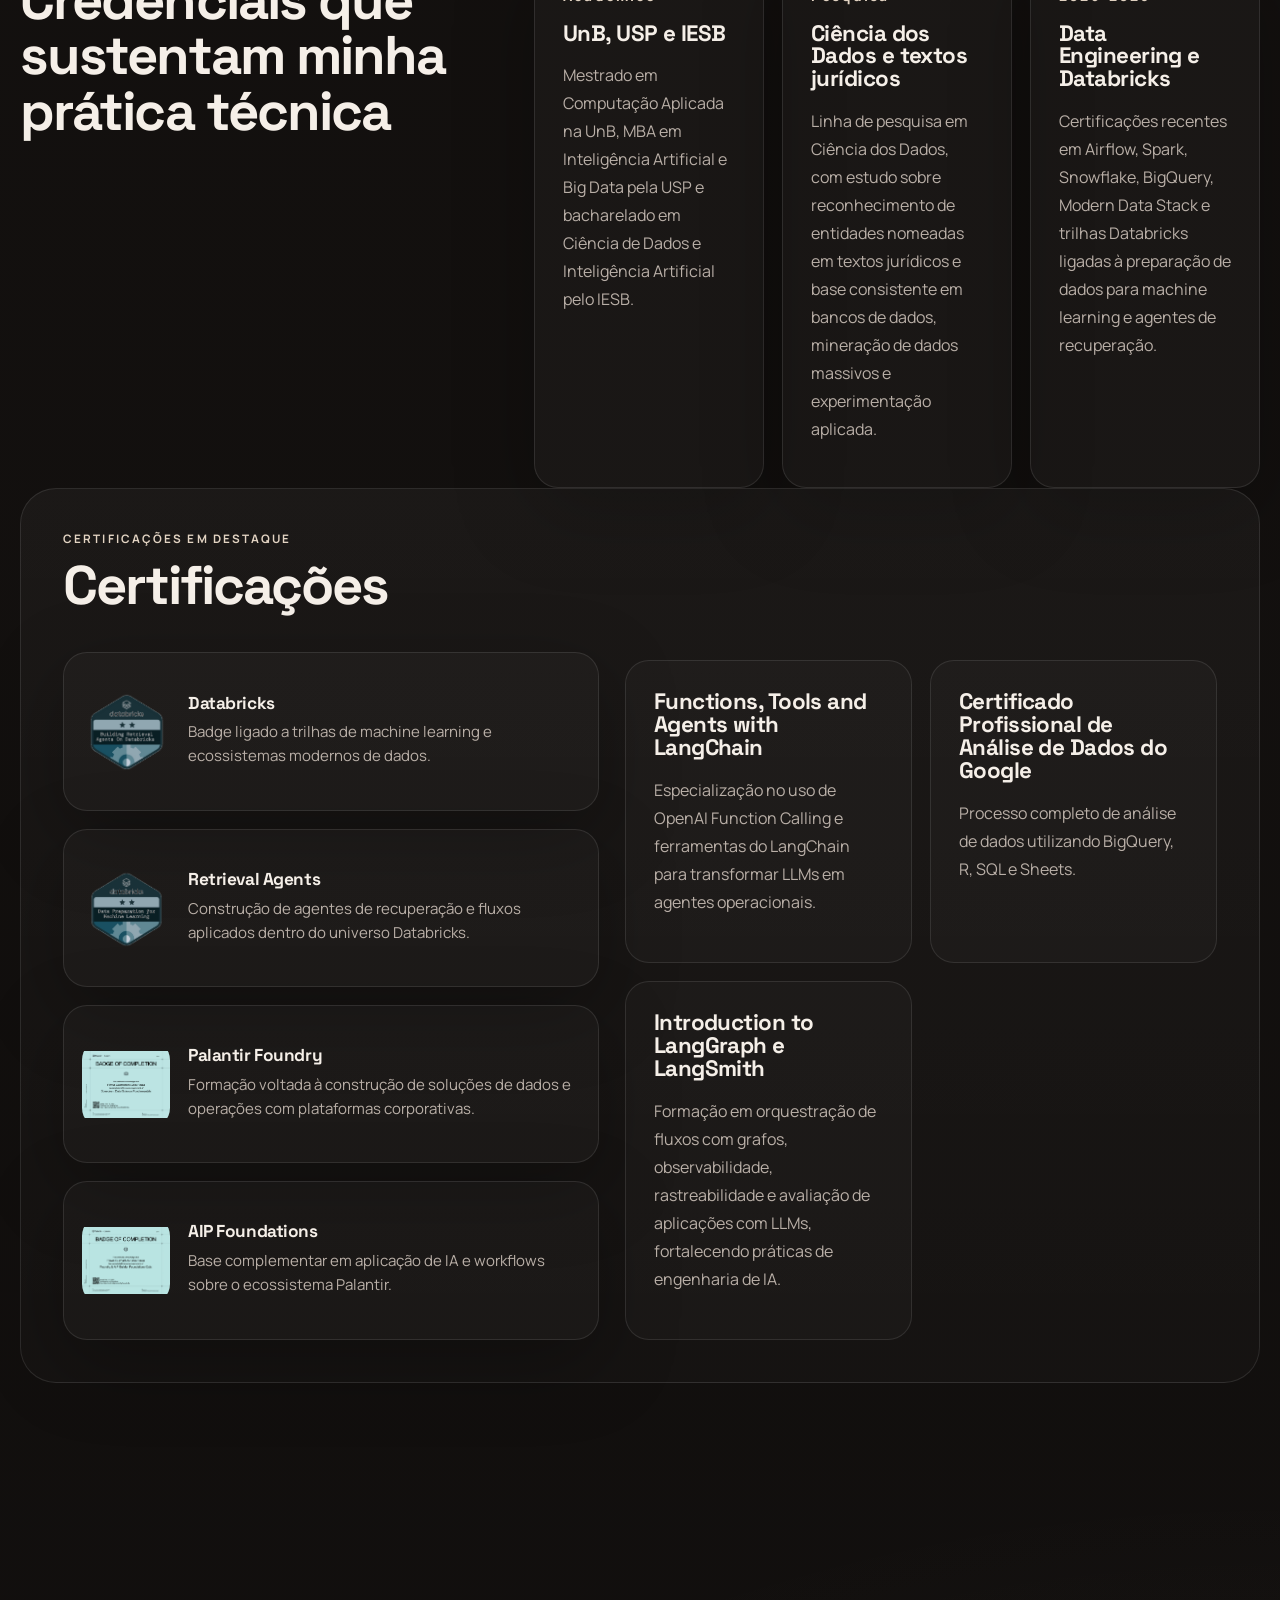
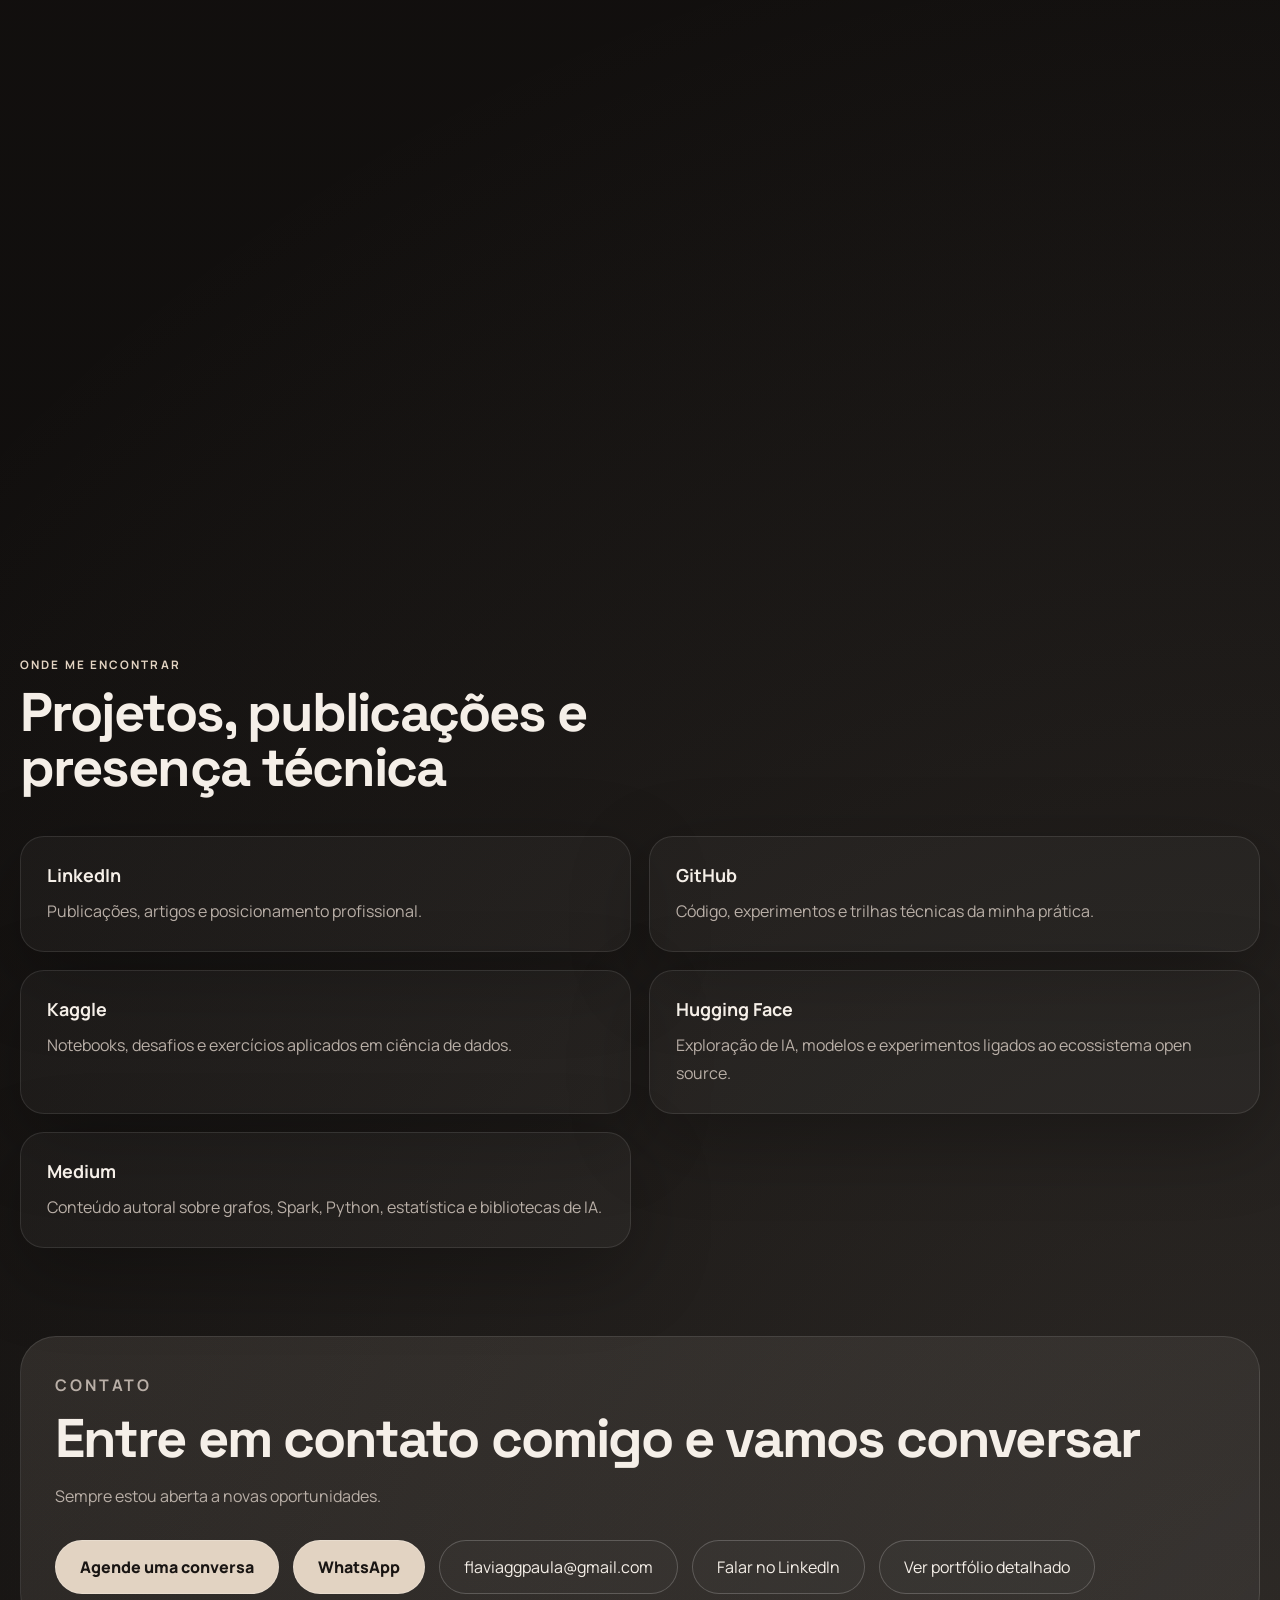
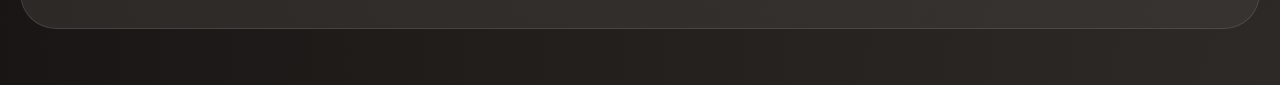
==== commit 4f5b159f: "Adiciona projeto Assistente RAG (FNDE) na home e no portfolio (PT/EN) + diagrama de arquitetura" ====
--- a/index.html
+++ b/index.html
@@ -291,6 +291,22 @@
           <div class="experience-grid">
             <article class="experience-card">
               <span class="card-index">GenAI</span>
+              <h3>Assistente RAG para atendimento ao cidadão</h3>
+              <p><strong>Cargo:</strong> Cientista de Dados Sênior</p>
+              <p><strong>Onde:</strong> FNDE · 2026 até hoje</p>
+              <p>
+                Assistente de IA (RAG) em produção para apoiar o atendimento a
+                beneficiários de programas de bolsas e auxílios, respondendo dúvidas
+                sobre valores, legislação e procedimentos de mais de 20 programas federais.
+              </p>
+              <p>
+                <strong>Impacto:</strong> camada de respostas curadas que garante precisão
+                em temas sensíveis (valores, legislação e prazos), com roteamento automático,
+                fallback resiliente entre modelos e telemetria completa das interações.
+              </p>
+            </article>
+            <article class="experience-card">
+              <span class="card-index">GenAI</span>
               <h3>Automação de respostas de e-mail com RAG</h3>
               <p><strong>Cargo:</strong> Cientista de Dados Sênior</p>
               <p><strong>Onde:</strong> FNDE · abr/2026 até hoje</p>
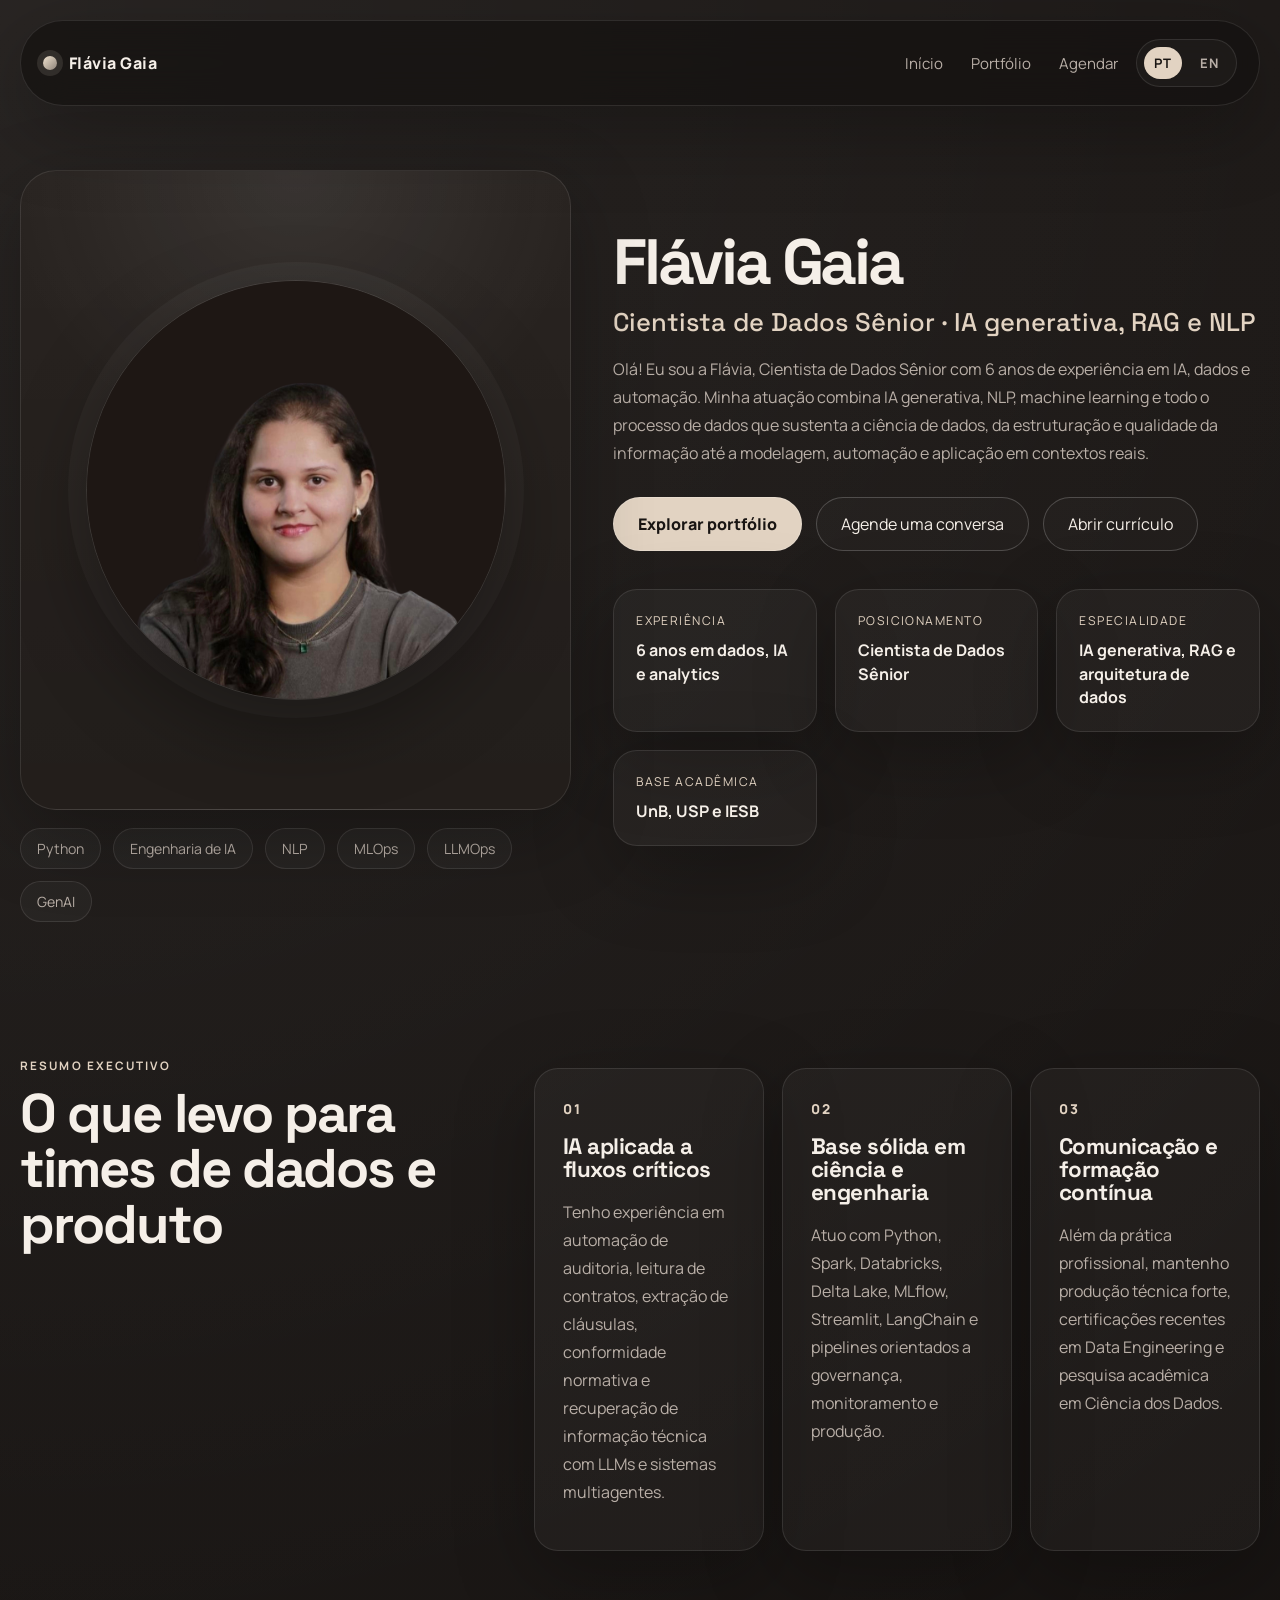
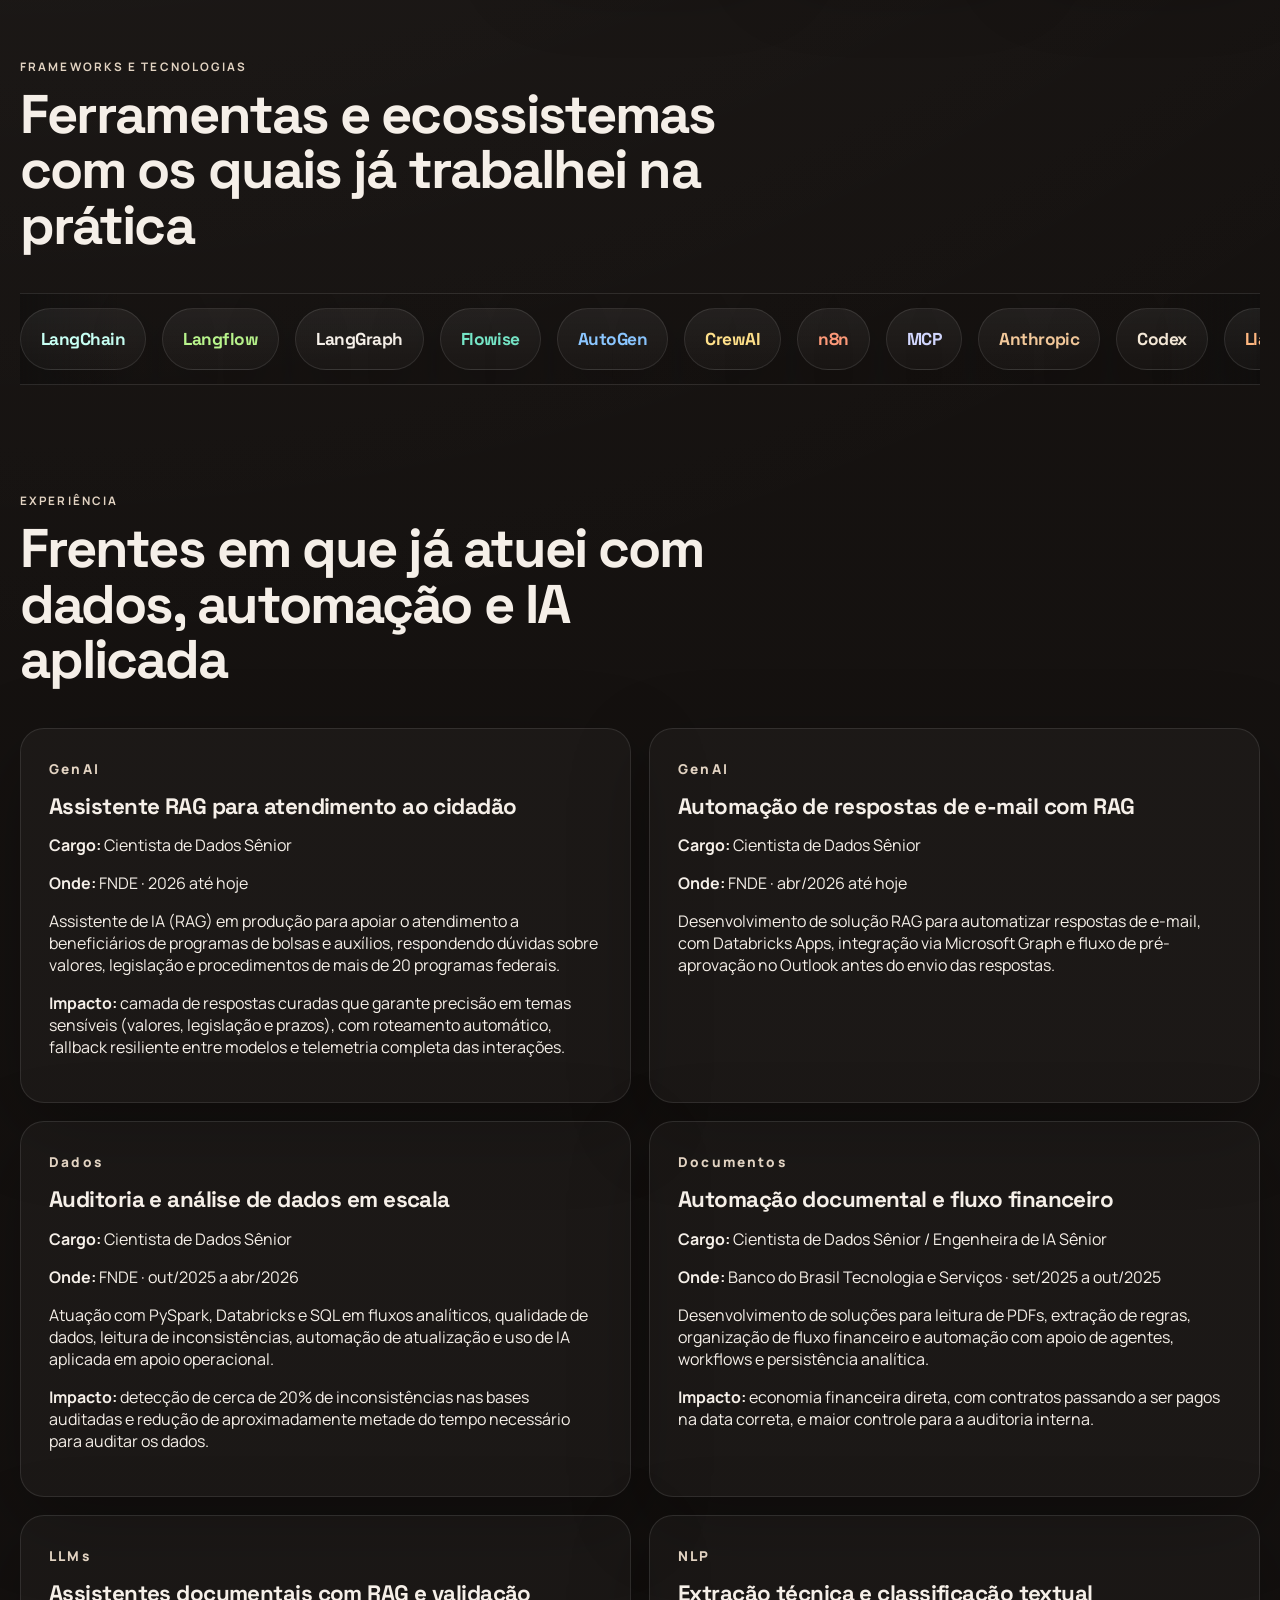
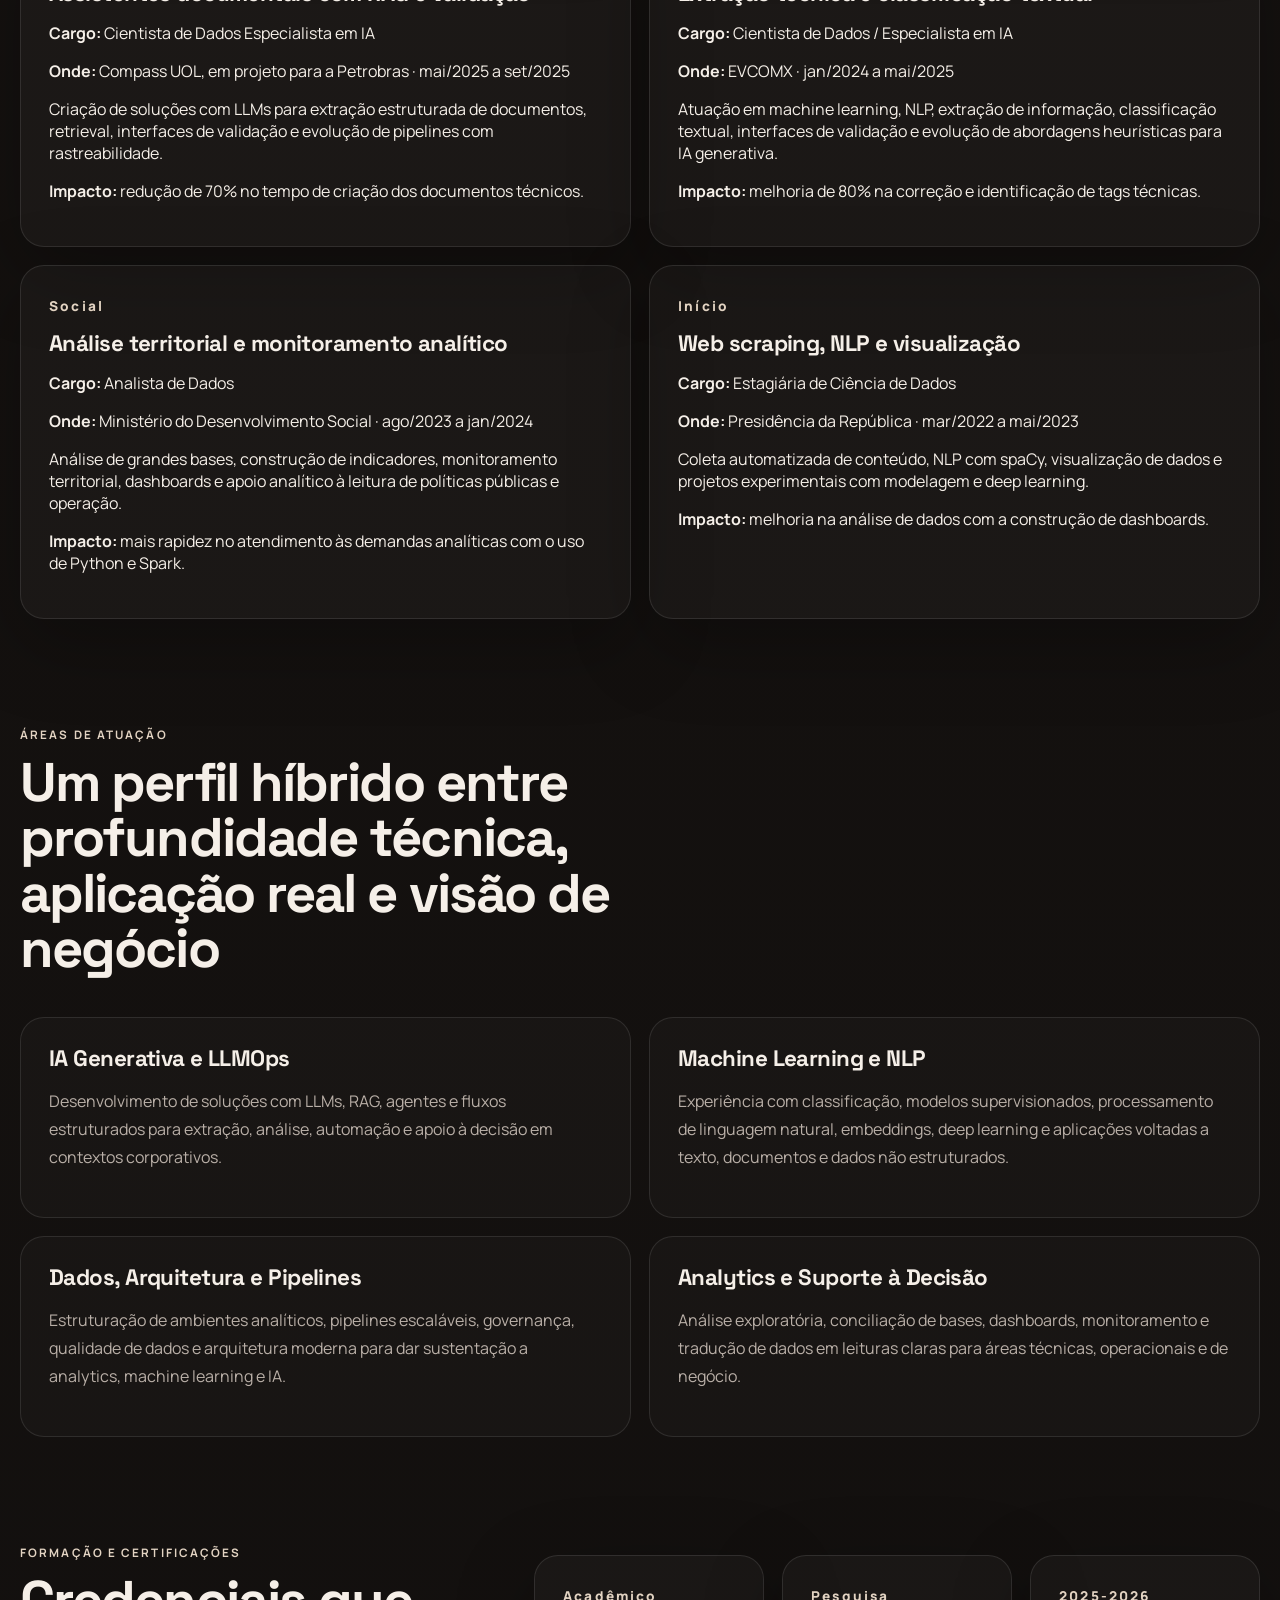
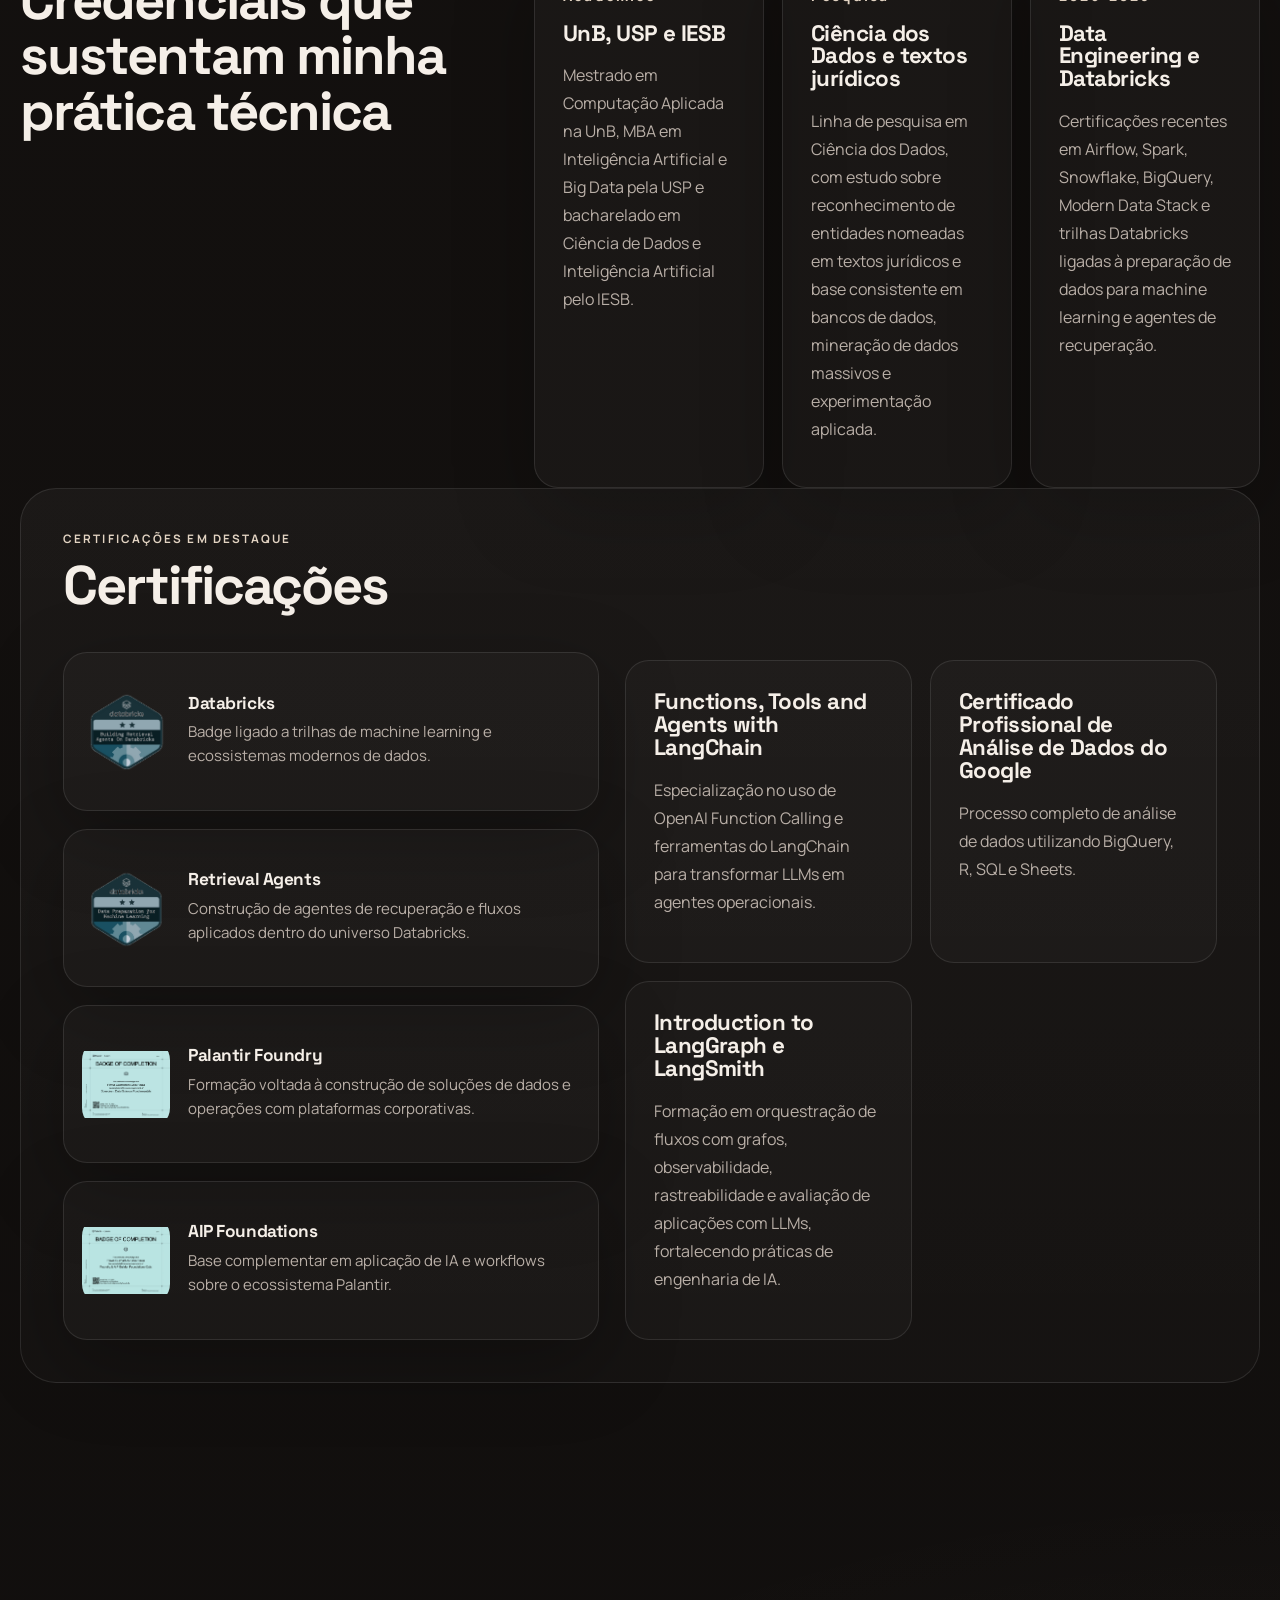
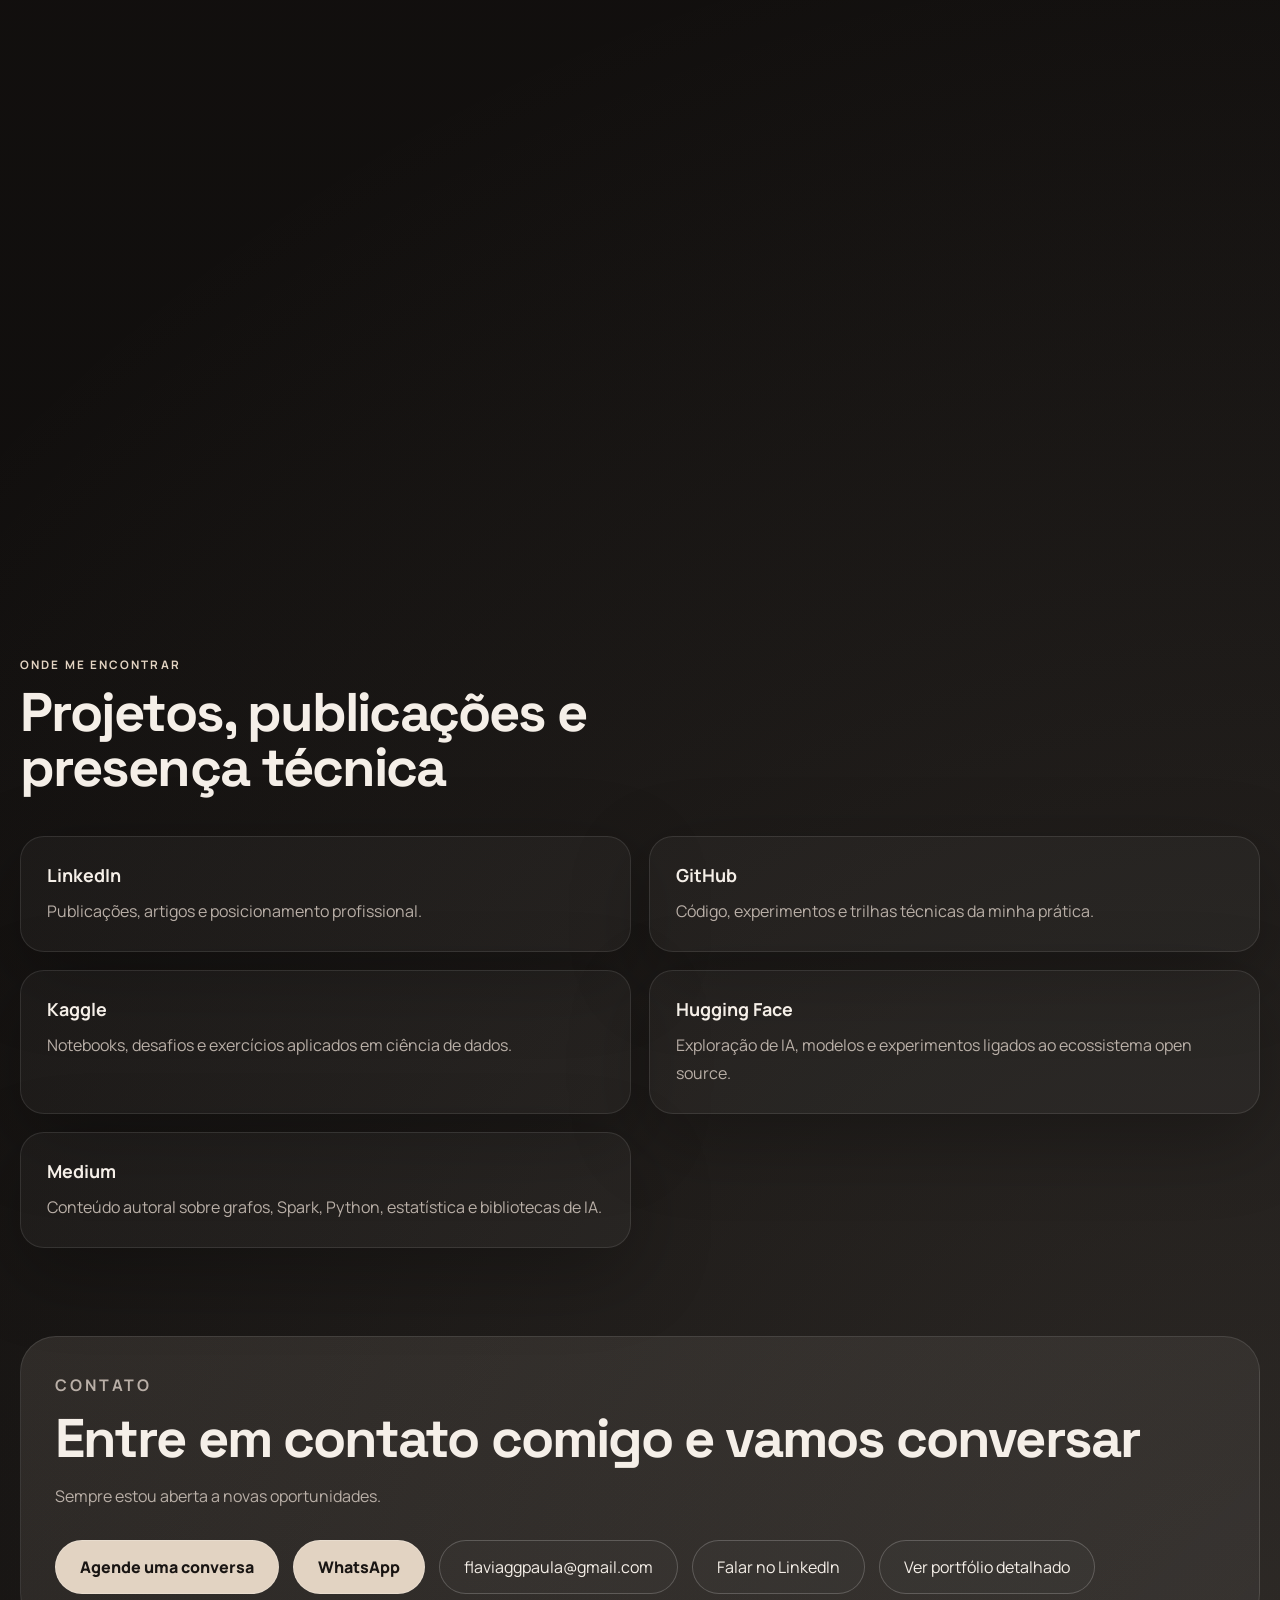
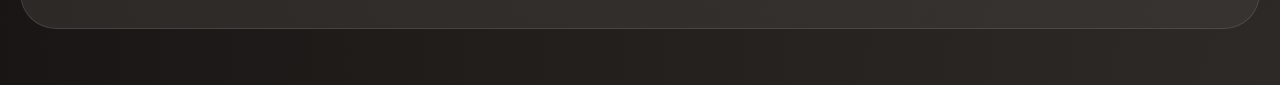
==== commit 6acdca6e: "Adiciona H1 nas homes (PT/EN), favicon em todas as paginas e hero visivel no primeiro paint" ====
--- a/index.html
+++ b/index.html
@@ -3,6 +3,7 @@
   <head>
     <meta charset="UTF-8" />
     <meta name="viewport" content="width=device-width, initial-scale=1.0" />
+    <link rel="icon" type="image/png" href="/favicon.png" />
     <title>Flávia Gaia | Cientista de Dados & IA</title>
     <meta
       name="description"
@@ -105,7 +106,7 @@
 
       <main>
         <section class="hero">
-          <div class="hero-media reveal">
+          <div class="hero-media">
             <div class="photo-frame">
               <div class="photo-accent"></div>
               <img src="./profile.png" alt="Retrato profissional de Flávia Gaia" />
@@ -120,7 +121,8 @@
             </div>
           </div>
 
-          <div class="hero-copy reveal delay-1">
+          <div class="hero-copy">
+            <h1 style="font-size:clamp(2.6rem,5vw,4rem);">Flávia Gaia<span style="display:block;font-size:clamp(1.05rem,2.6vw,1.6rem);letter-spacing:0;color:var(--accent);font-weight:500;margin-top:0.6rem;line-height:1.35;">Cientista de Dados Sênior · IA generativa, RAG e NLP</span></h1>
             <p class="lead">
               Olá!
               Eu sou a Flávia, Cientista de Dados Sênior com 6 anos de experiência
@@ -654,3 +656,5 @@
     <script src="./script.js"></script>
   </body>
 </html>
+
+<!-- redeploy: card RAG FNDE -->
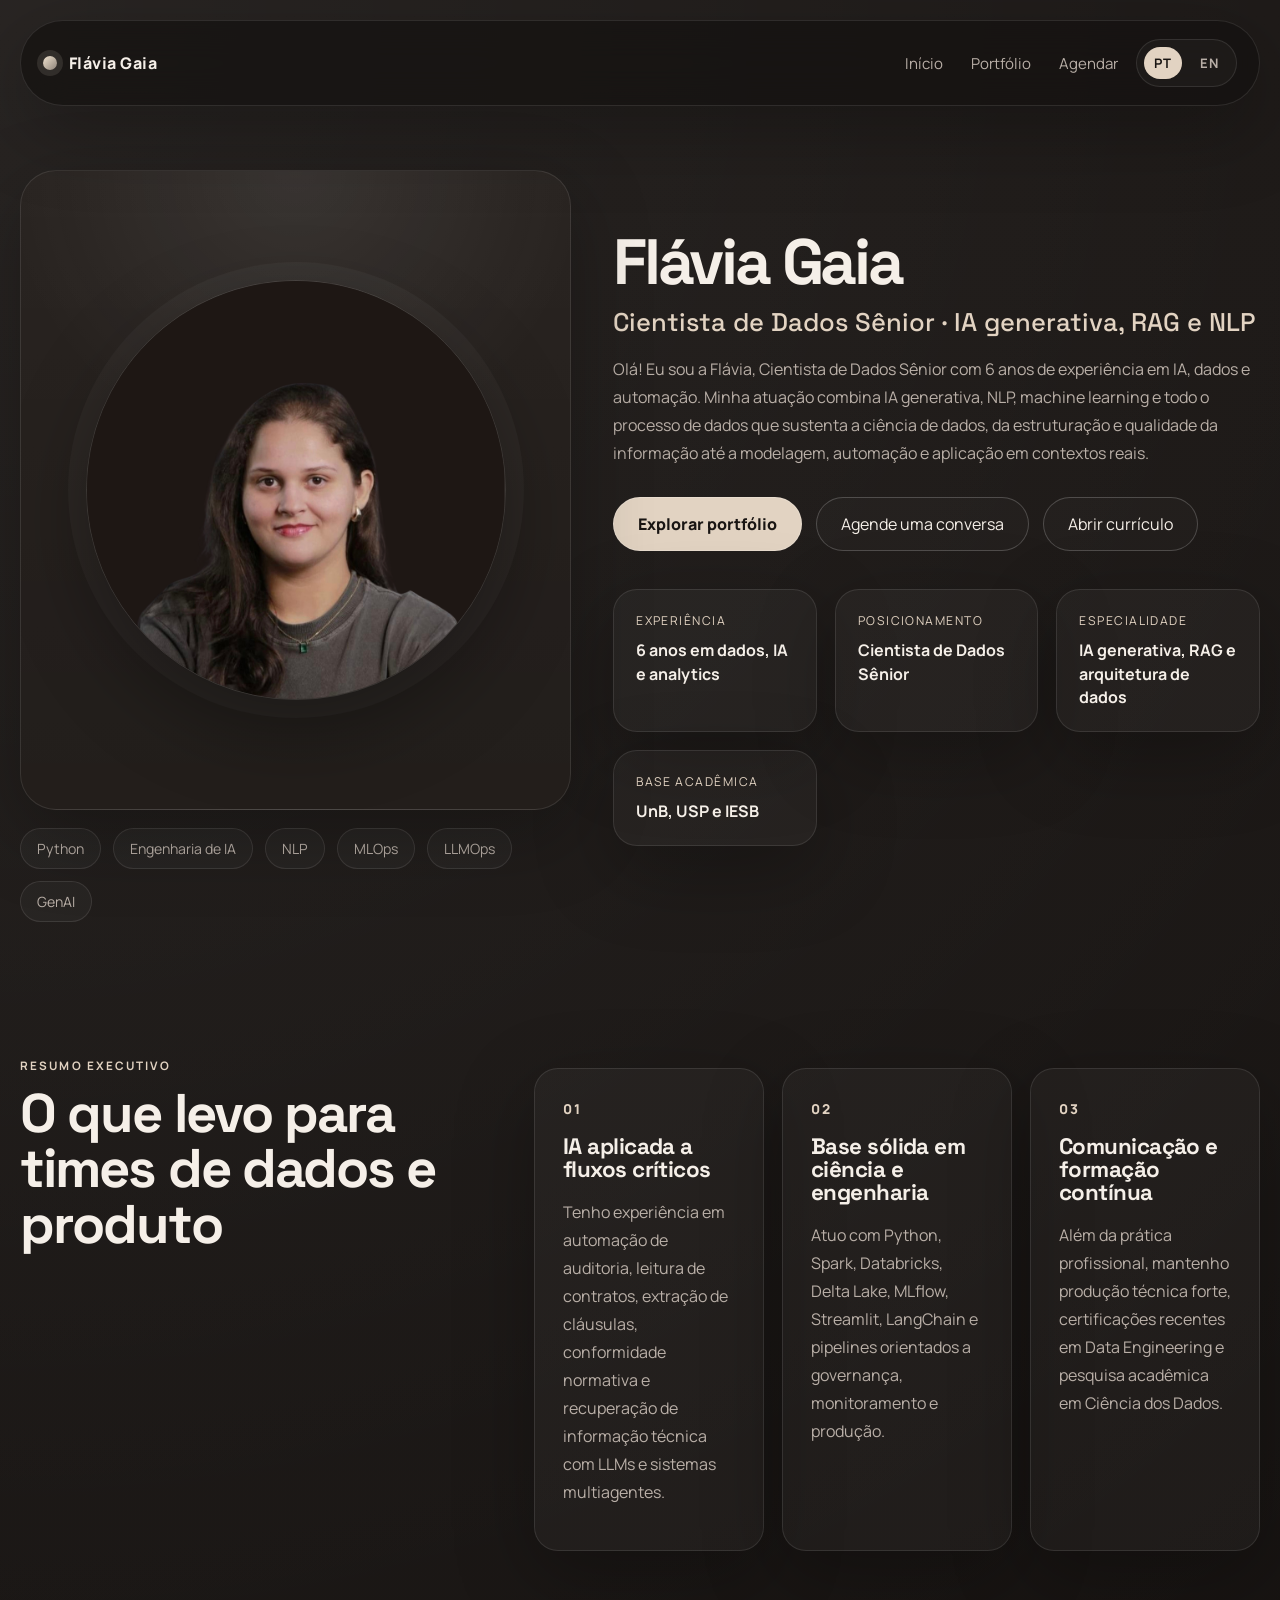
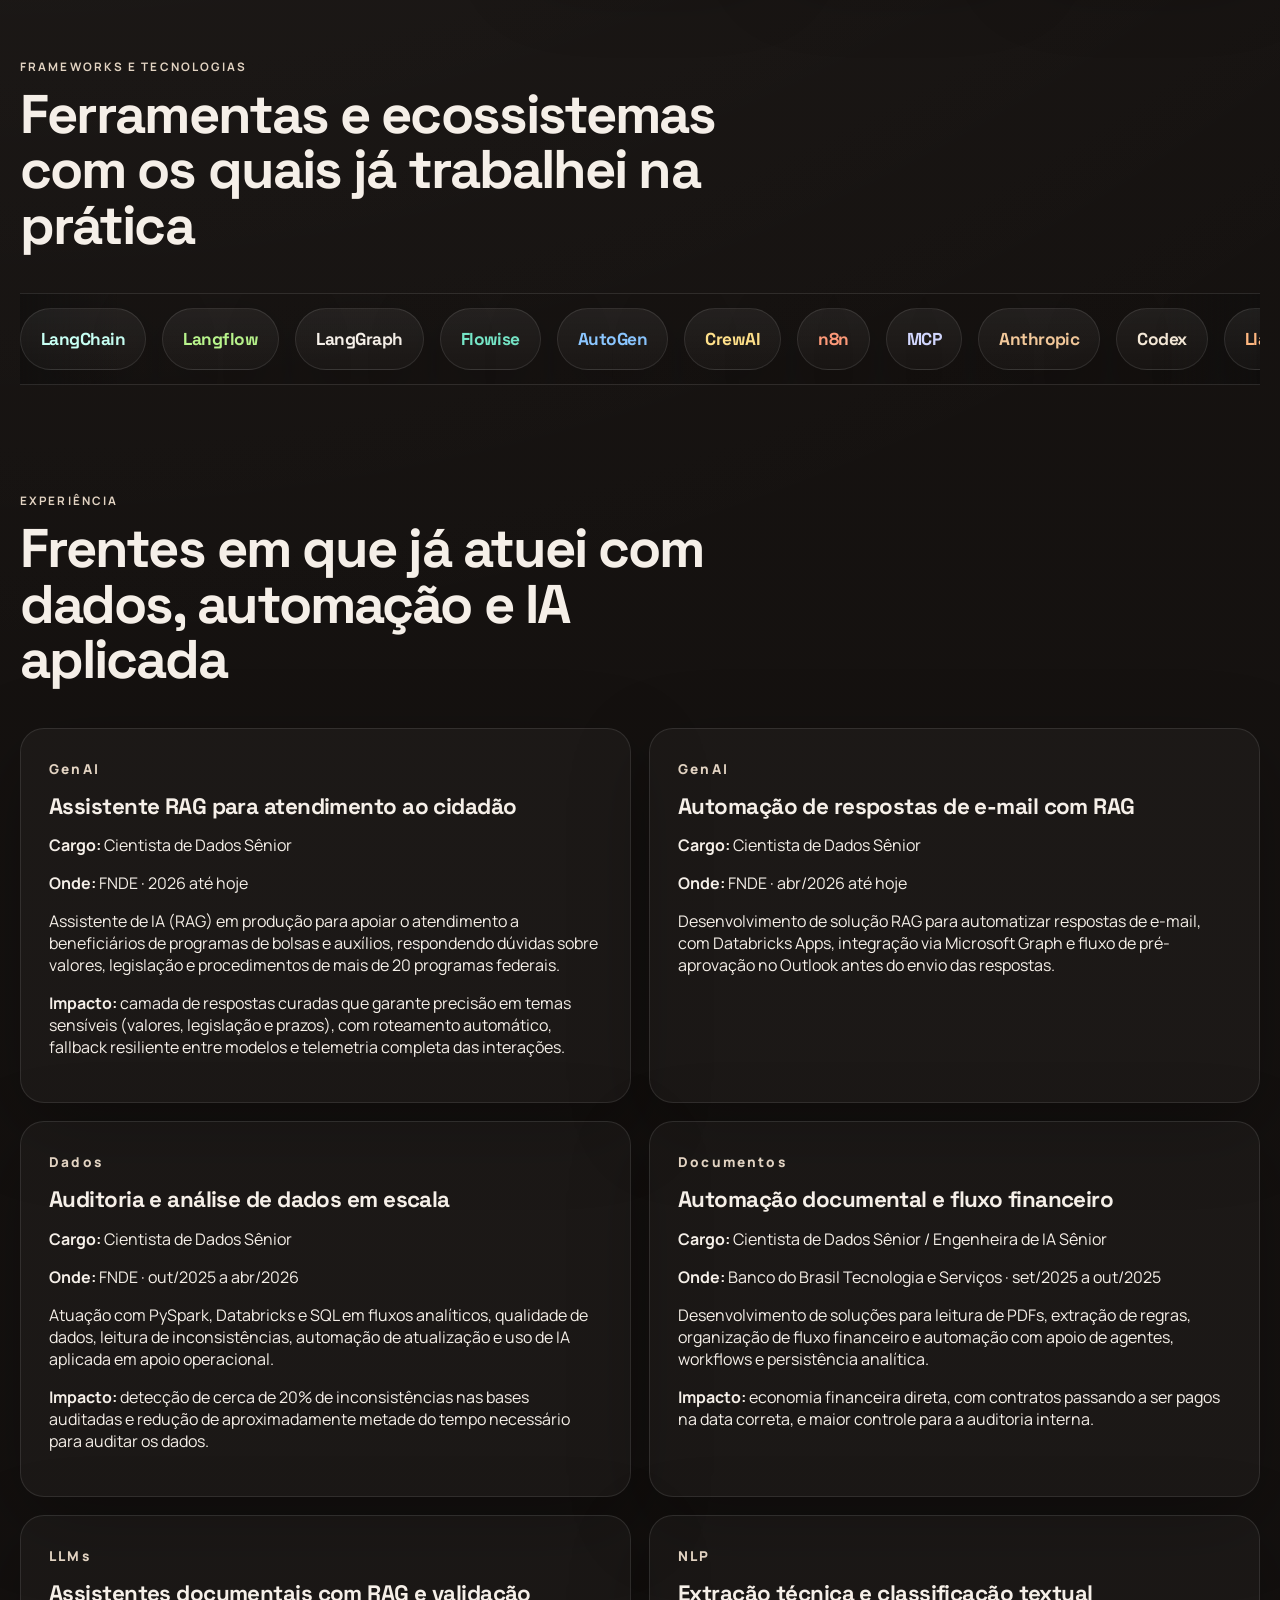
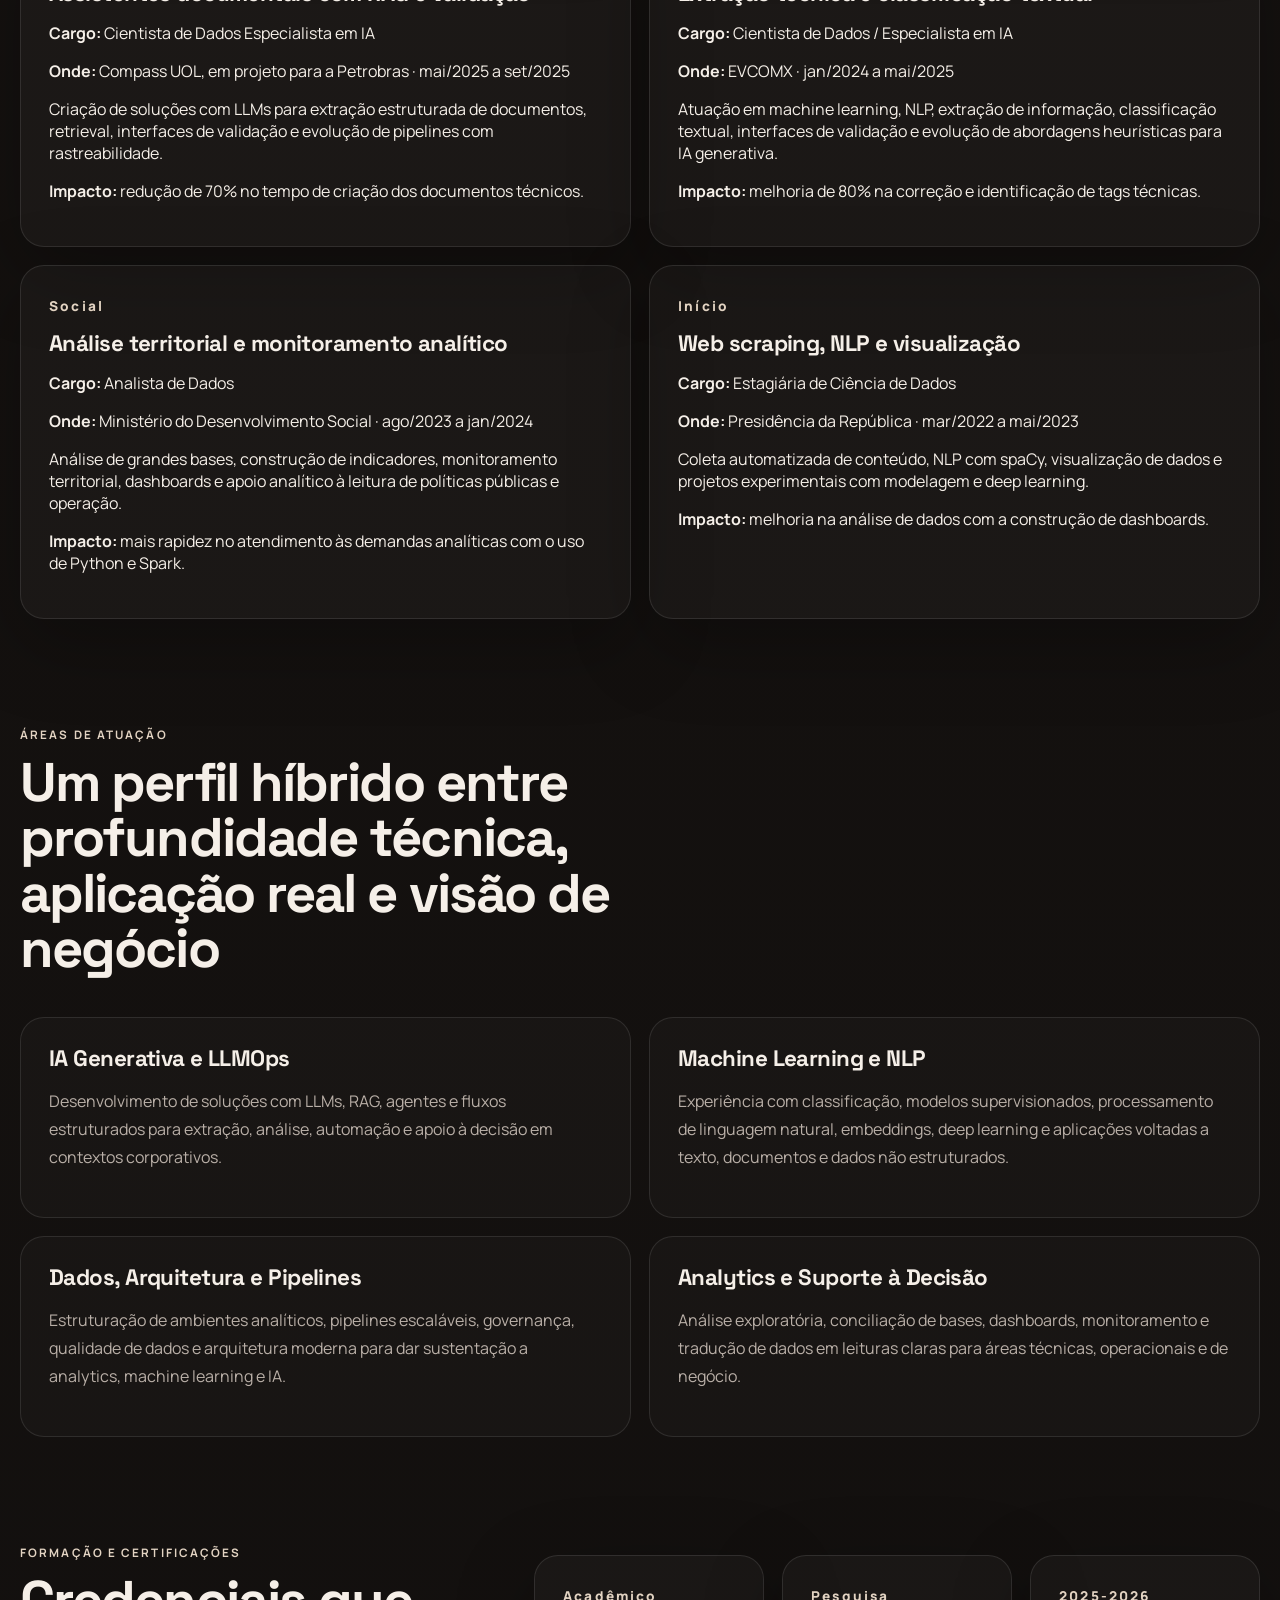
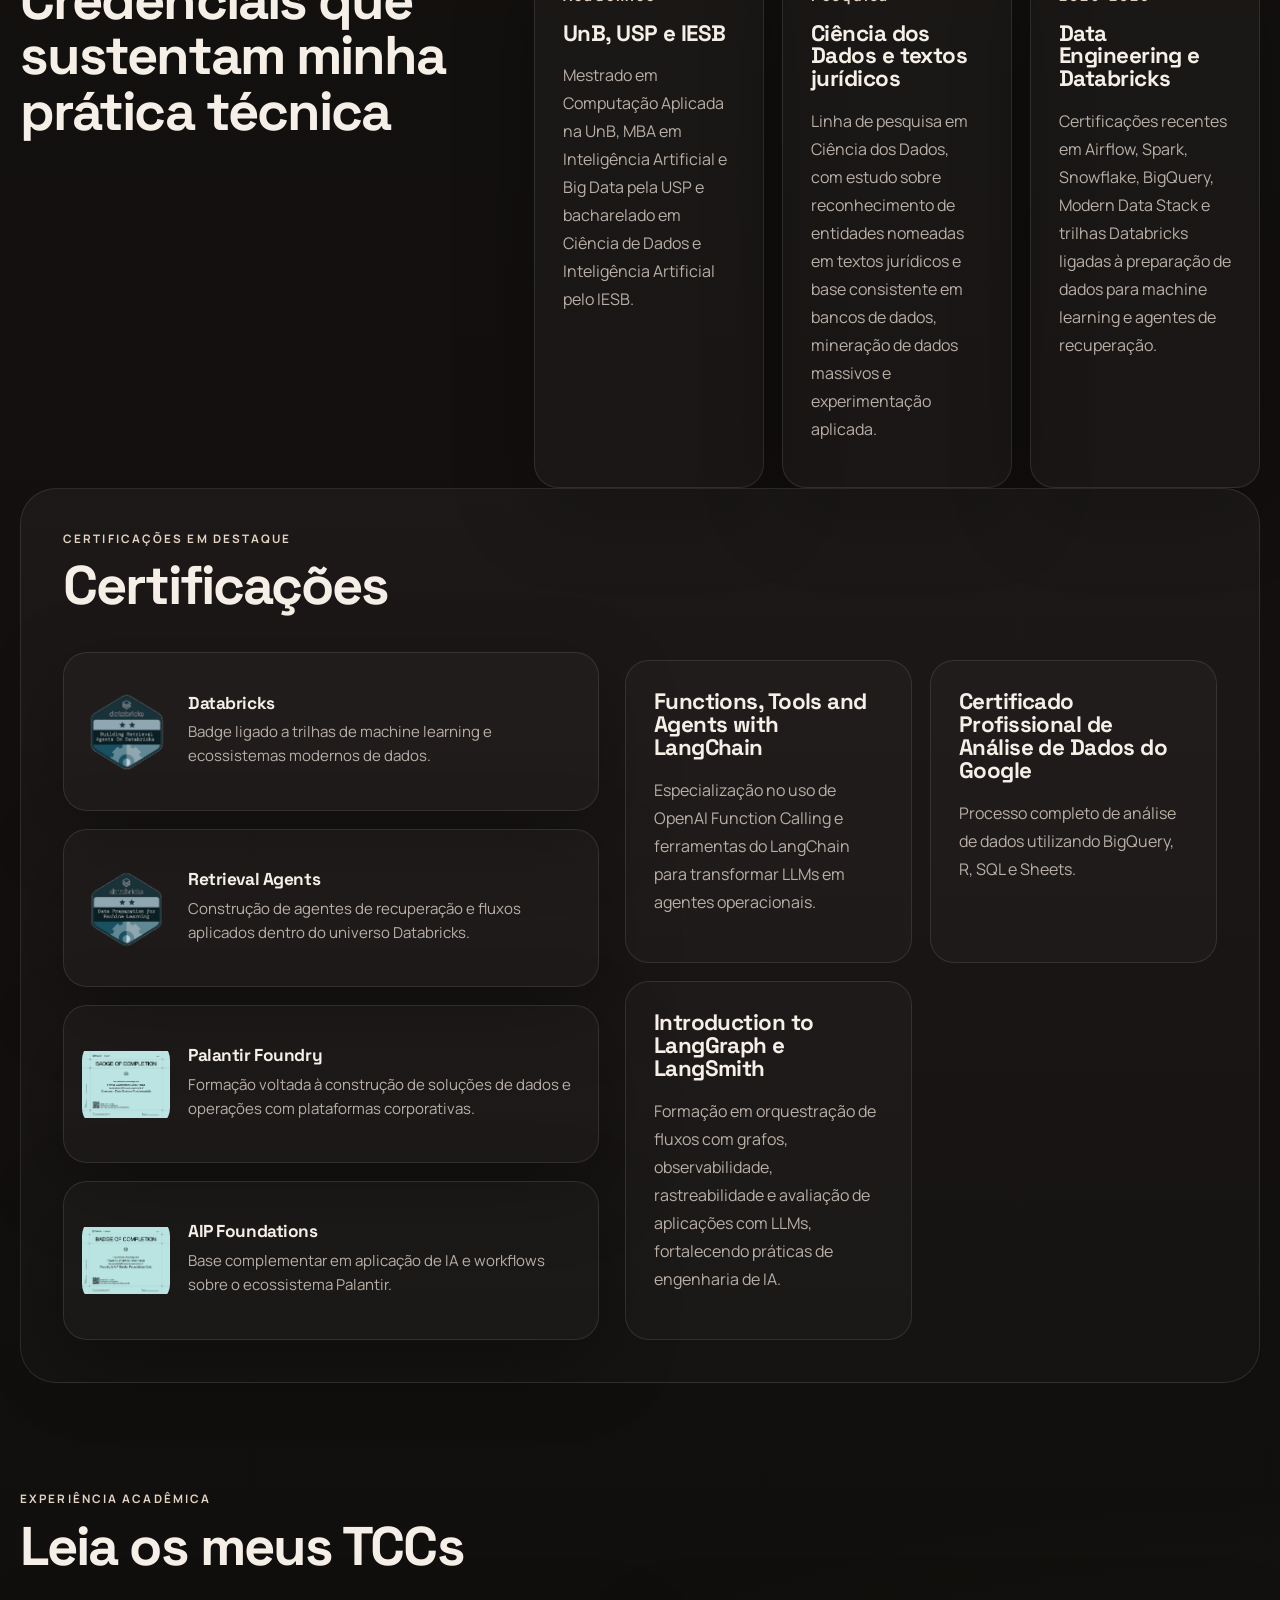
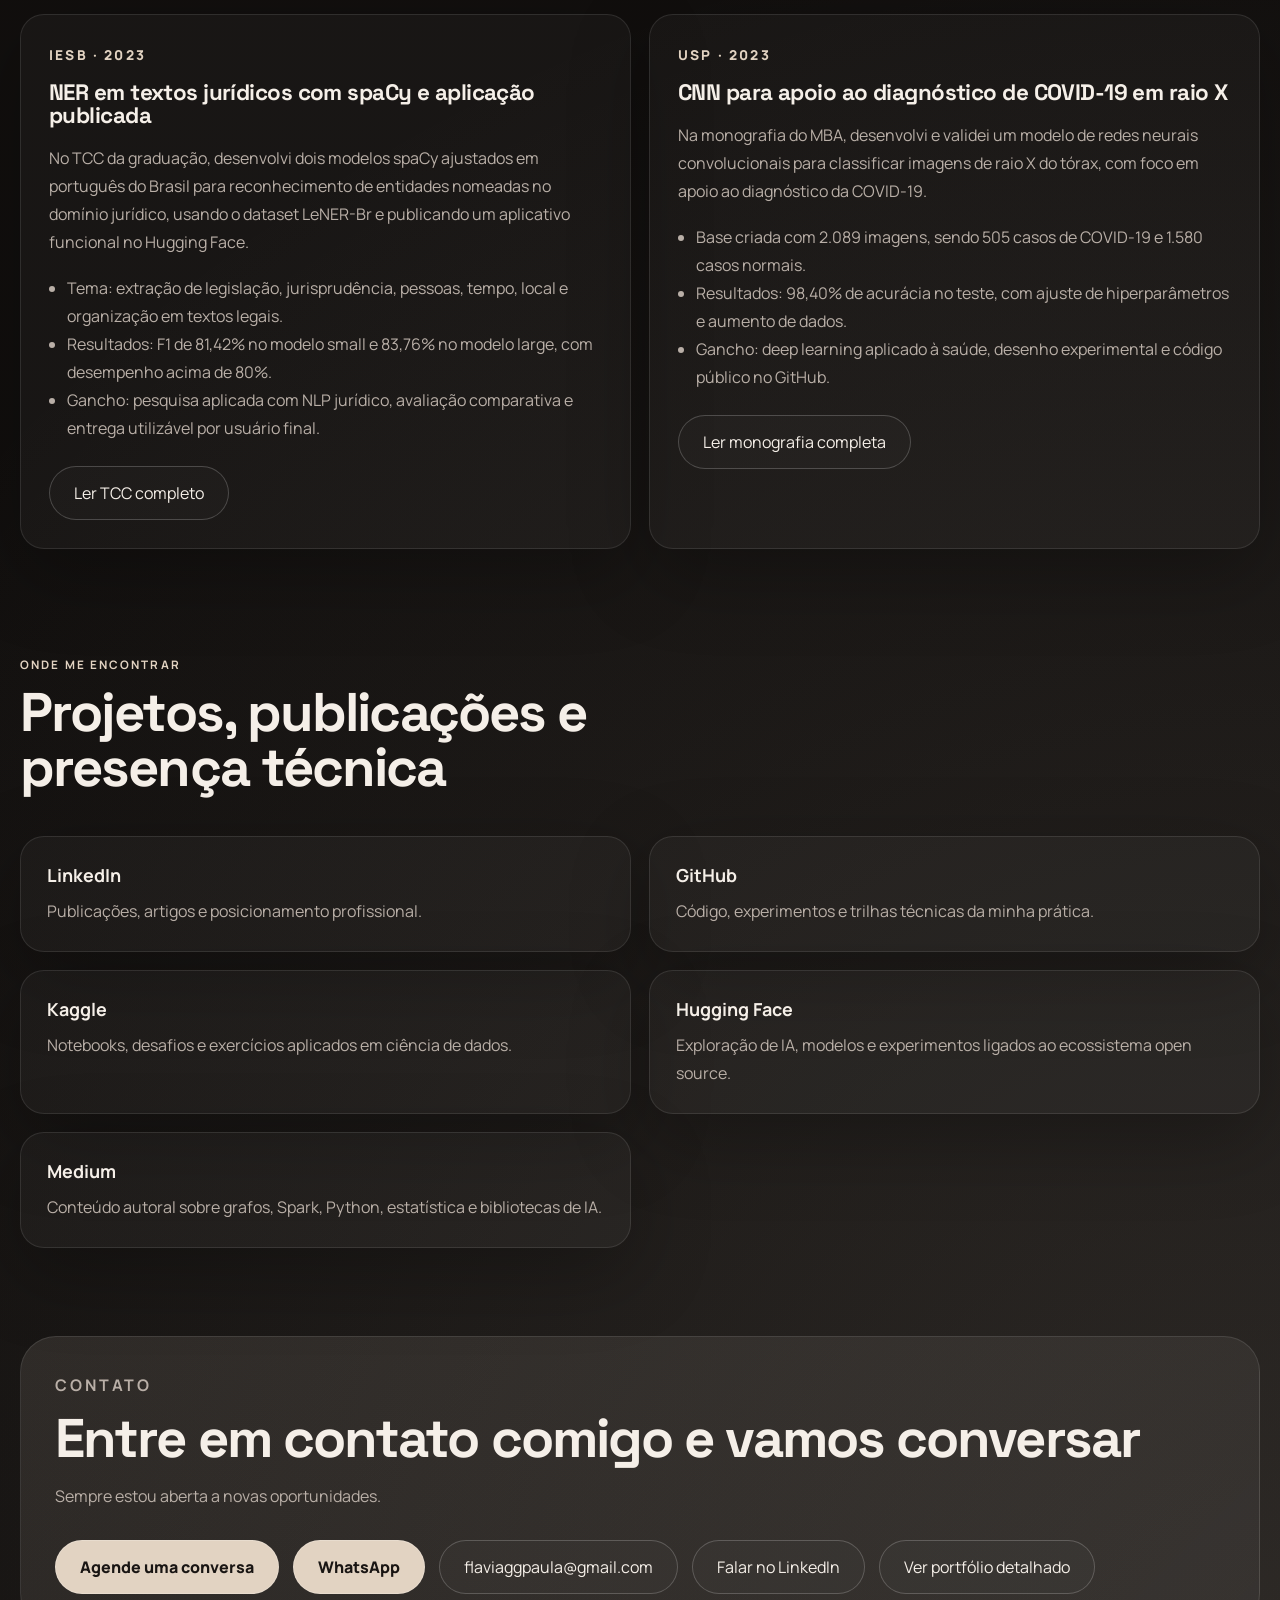
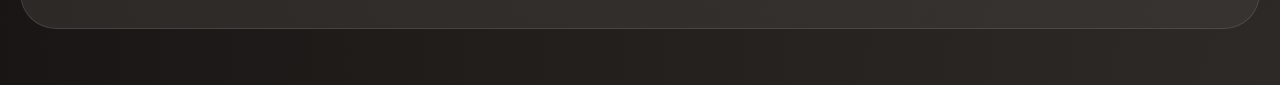
==== commit 0bf85d33: "Adiciona cartao de compartilhamento (og-card) e atualiza og:image/twitter:image" ====
--- a/index.html
+++ b/index.html
@@ -20,7 +20,7 @@
       property="og:description"
       content="Cientista de Dados Sênior com 6 anos de experiência em IA generativa, RAG, NLP, machine learning e engenharia de dados."
     />
-    <meta property="og:image" content="https://flaviaga.ia.br/profile.png" />
+    <meta property="og:image" content="https://flaviaga.ia.br/og-card.png" />
     <meta property="og:image:alt" content="Retrato profissional de Flávia Gaia" />
     <meta property="og:locale" content="pt_BR" />
     <meta property="og:locale:alternate" content="en_US" />
@@ -31,7 +31,7 @@
       name="twitter:description"
       content="Cientista de Dados Sênior com 6 anos de experiência em IA generativa, RAG, NLP, machine learning e engenharia de dados."
     />
-    <meta name="twitter:image" content="https://flaviaga.ia.br/profile.png" />
+    <meta name="twitter:image" content="https://flaviaga.ia.br/og-card.png" />
     <script type="application/ld+json">
       {
         "@context": "https://schema.org",
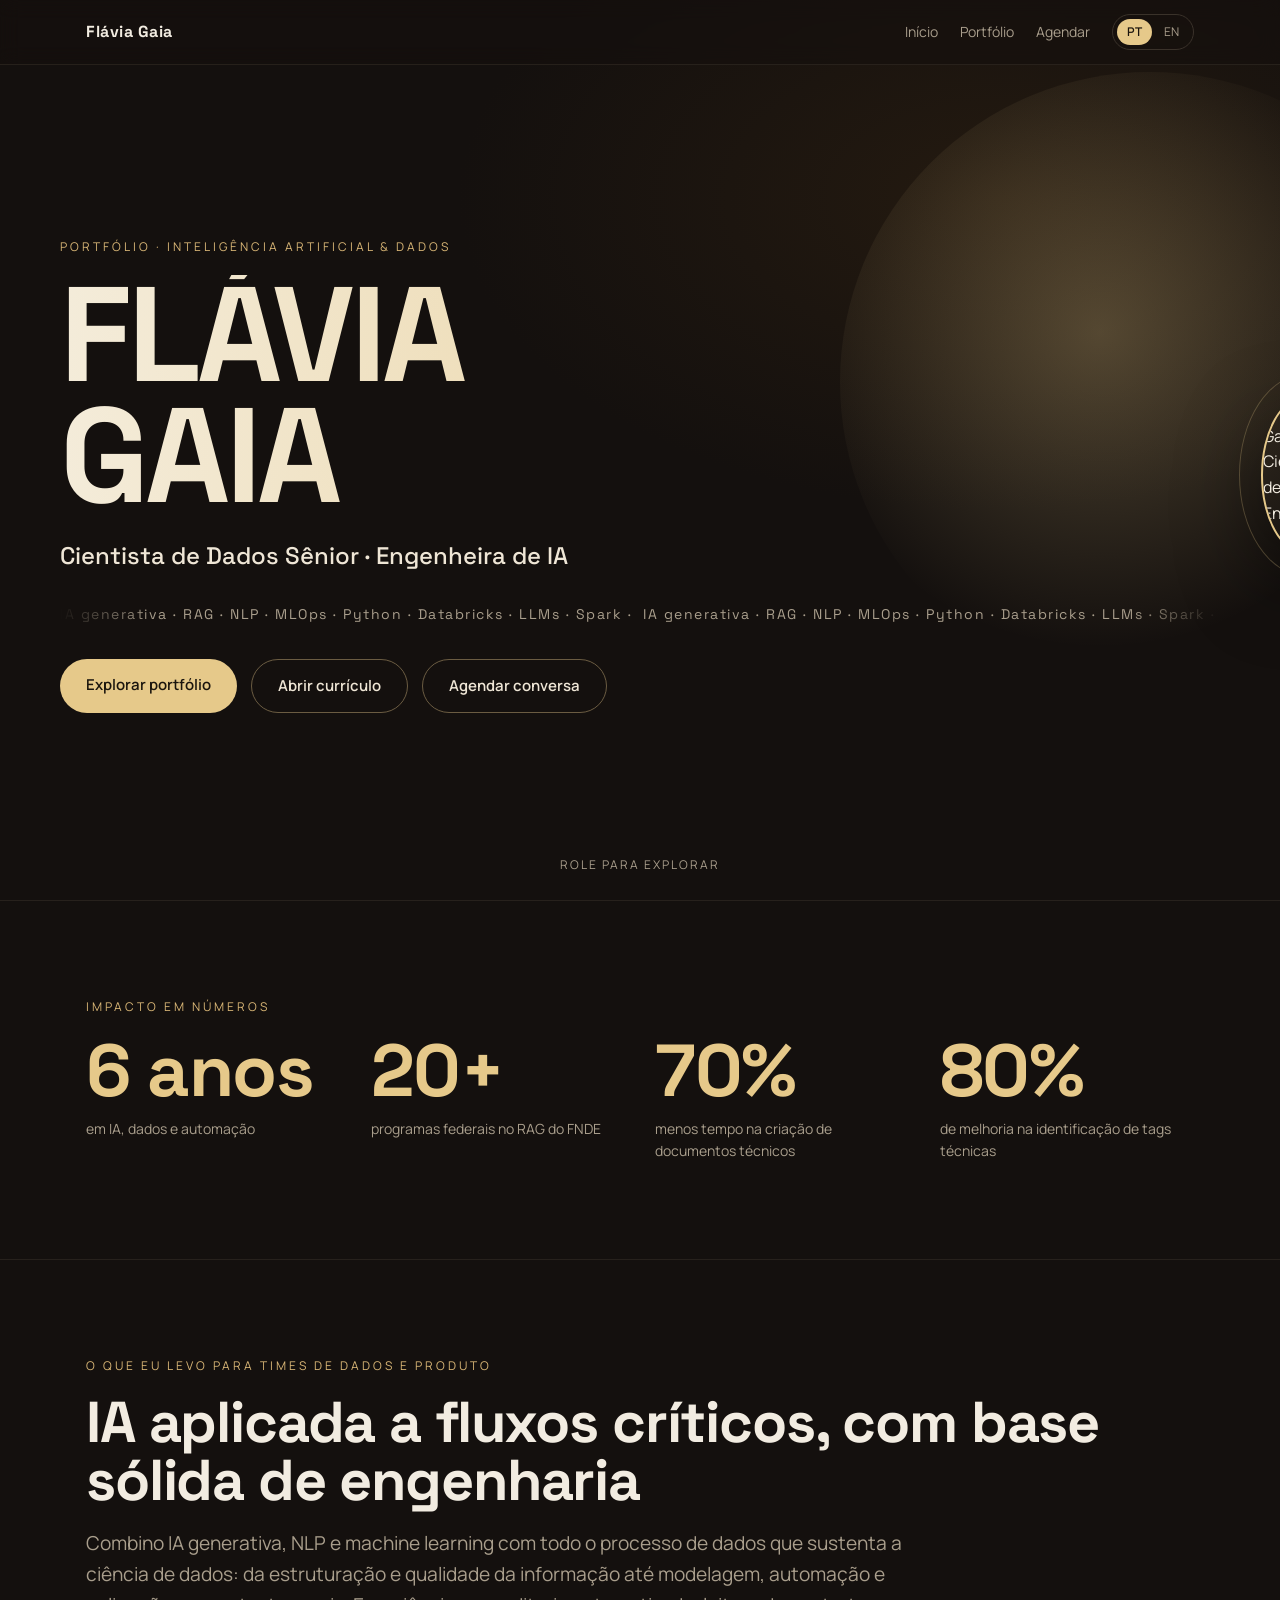
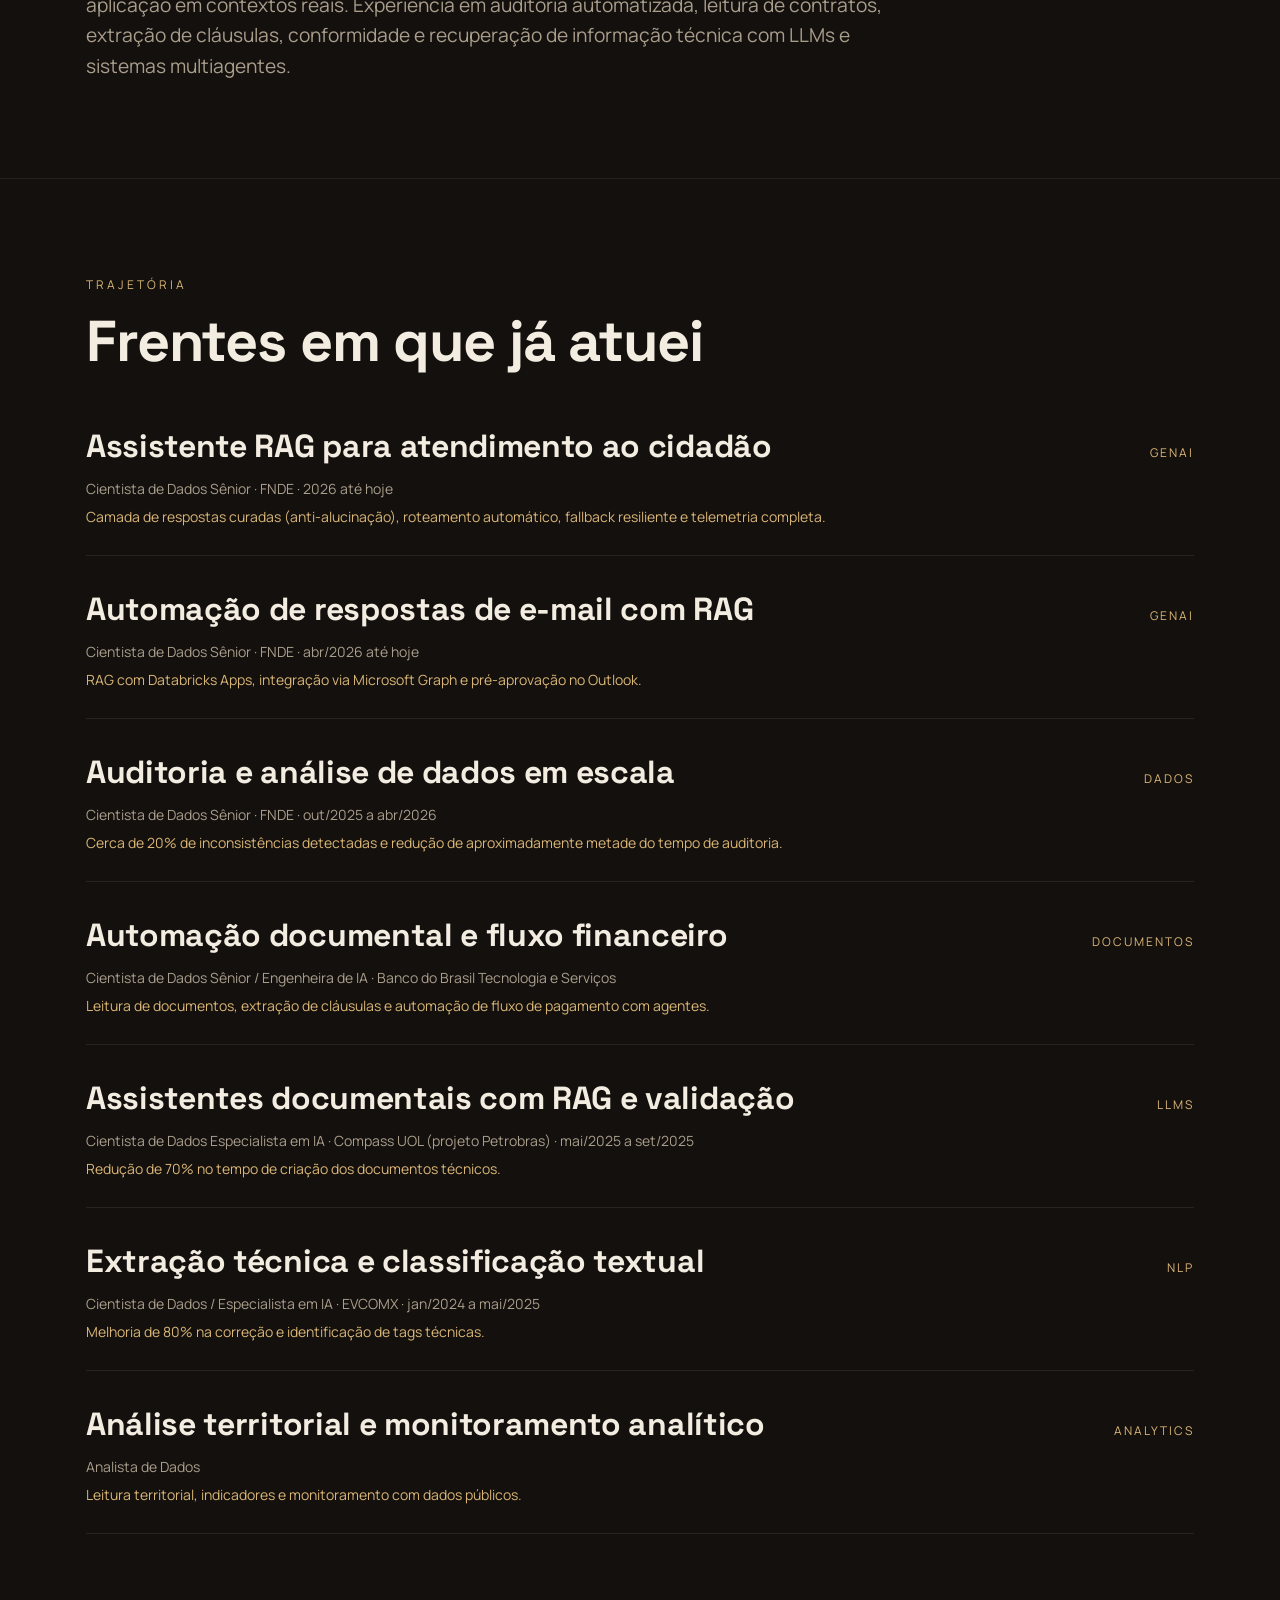
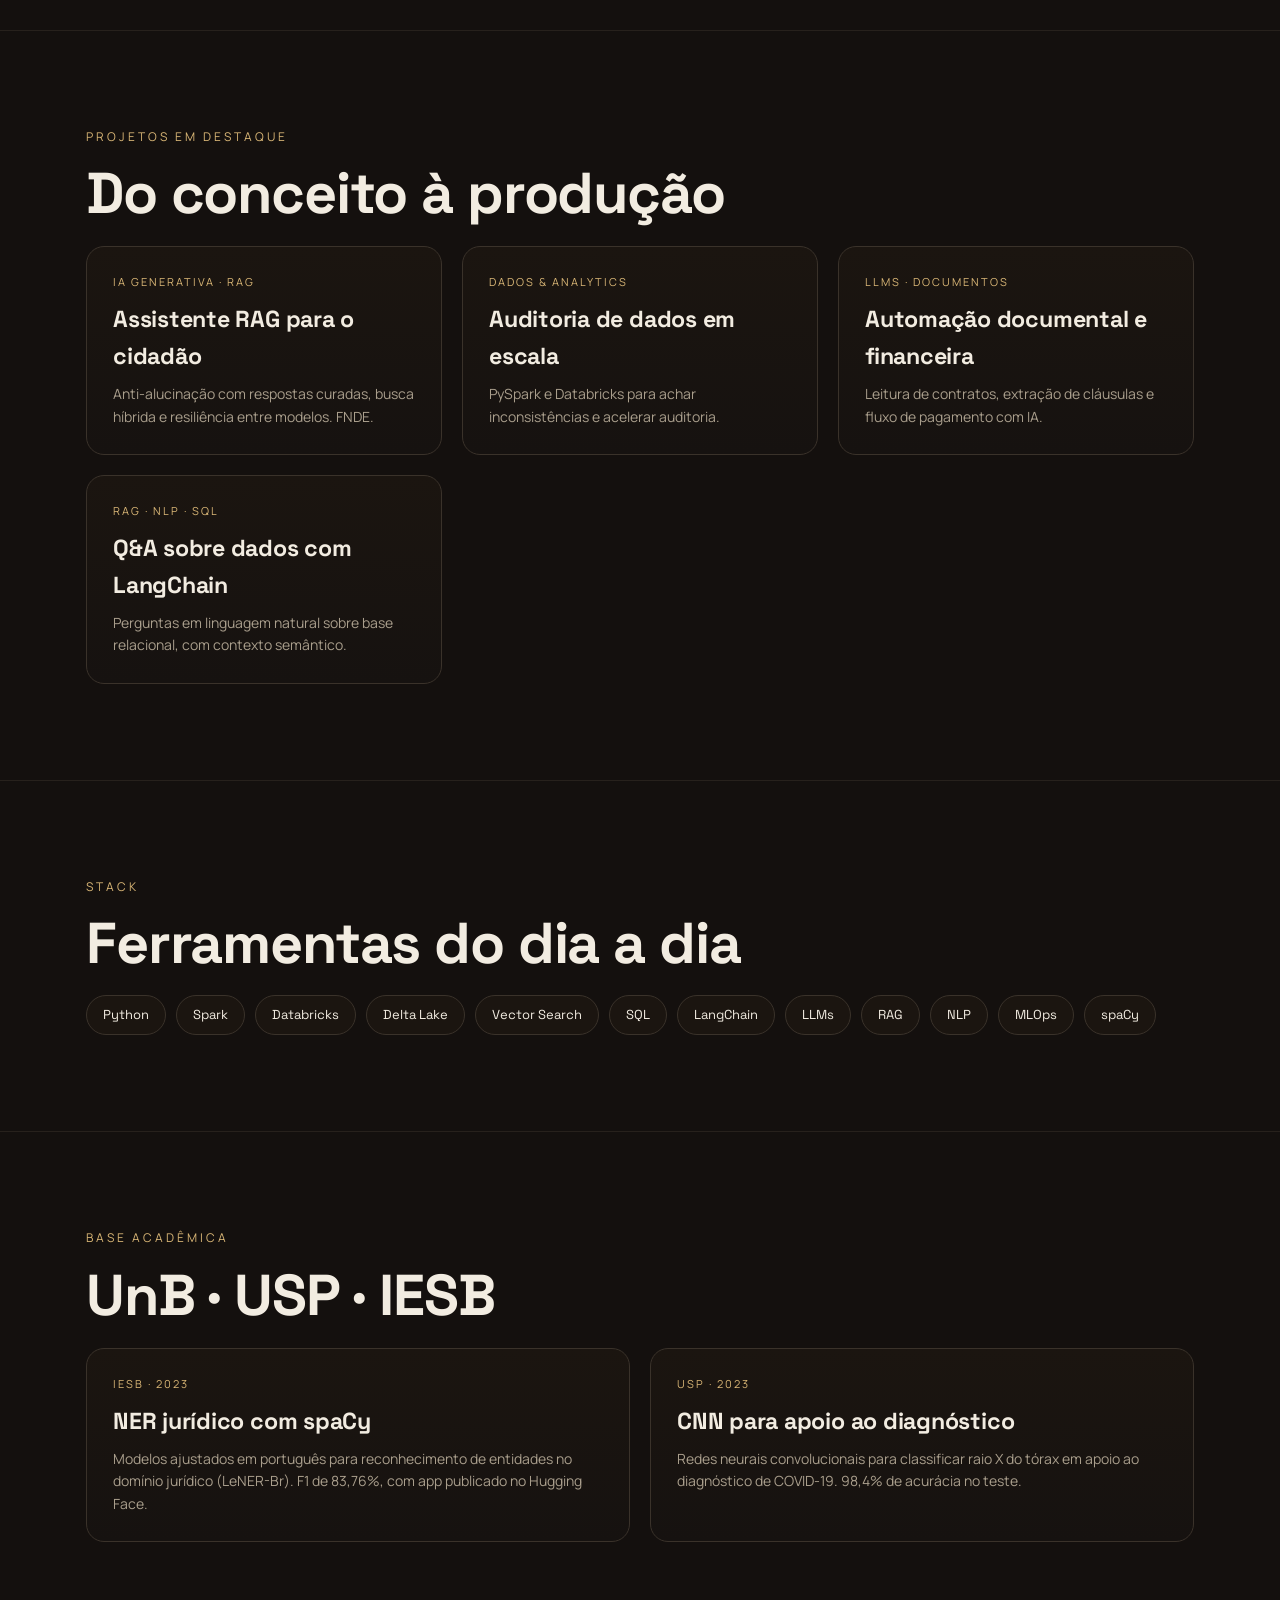
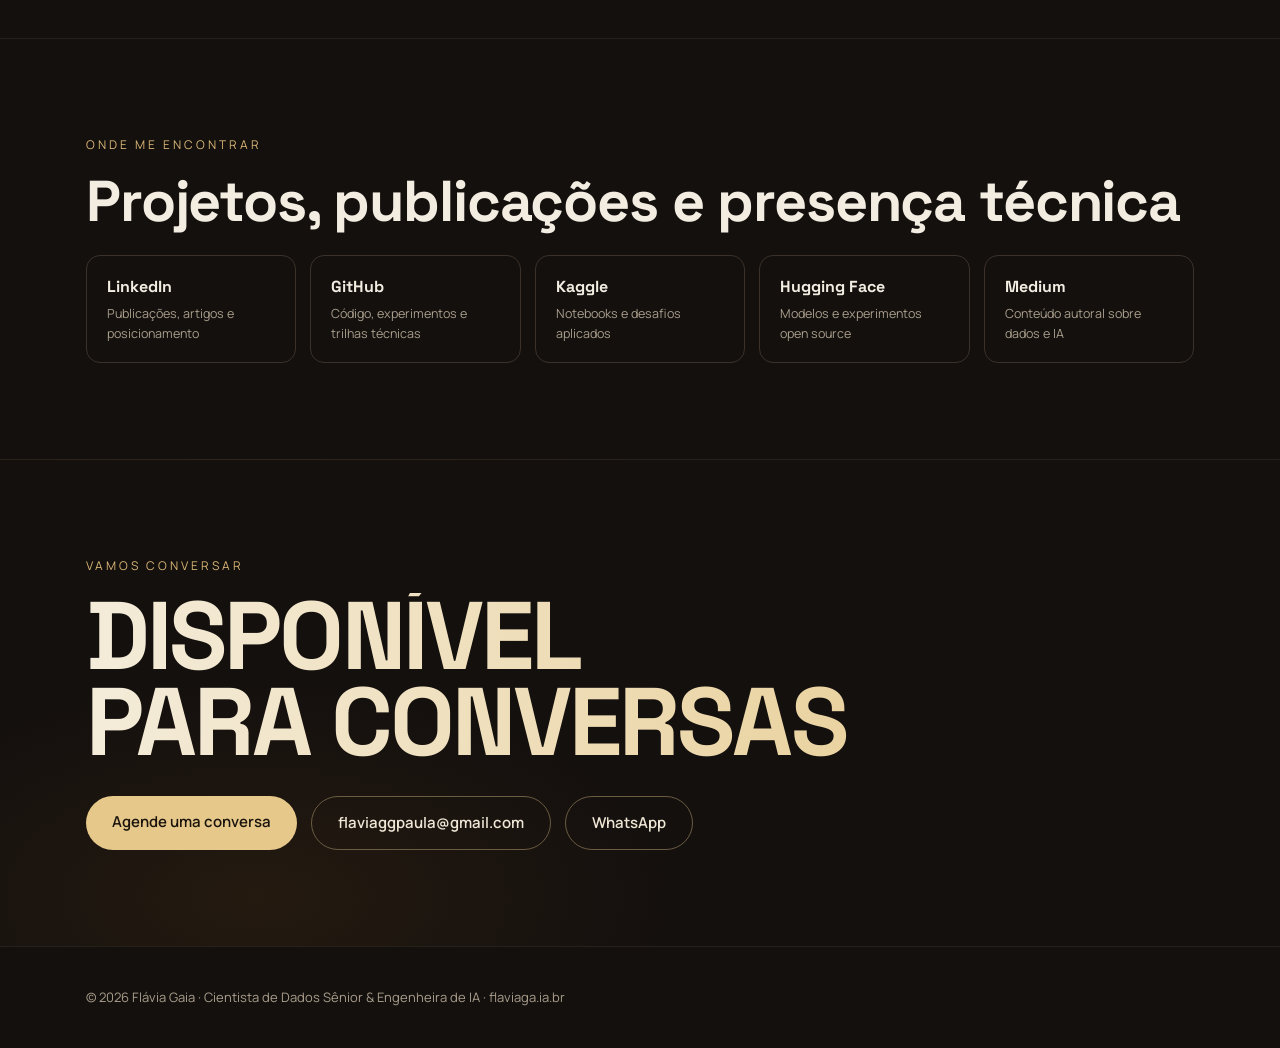
==== commit 80dc6279: "Redesign da home: visual bold e imersivo (mantendo SEO e conteudo)" ====
--- a/index.html
+++ b/index.html
@@ -1,660 +1,251 @@
 <!DOCTYPE html>
 <html lang="pt-BR">
-  <head>
-    <meta charset="UTF-8" />
-    <meta name="viewport" content="width=device-width, initial-scale=1.0" />
-    <link rel="icon" type="image/png" href="/favicon.png" />
-    <title>Flávia Gaia | Cientista de Dados & IA</title>
-    <meta
-      name="description"
-      content="Flávia Gaia, Cientista de Dados Sênior com 6 anos de experiência em IA generativa, RAG, NLP, machine learning e engenharia de dados. Veja portfólio, projetos e agende uma conversa."
-    />
-    <link rel="canonical" href="https://flaviaga.ia.br/" />
-    <link rel="alternate" hreflang="pt-BR" href="https://flaviaga.ia.br/" />
-    <link rel="alternate" hreflang="en" href="https://flaviaga.ia.br/index-en.html" />
-    <link rel="alternate" hreflang="x-default" href="https://flaviaga.ia.br/" />
-    <meta property="og:type" content="website" />
-    <meta property="og:url" content="https://flaviaga.ia.br/" />
-    <meta property="og:title" content="Flávia Gaia | Cientista de Dados & IA" />
-    <meta
-      property="og:description"
-      content="Cientista de Dados Sênior com 6 anos de experiência em IA generativa, RAG, NLP, machine learning e engenharia de dados."
-    />
-    <meta property="og:image" content="https://flaviaga.ia.br/og-card.png" />
-    <meta property="og:image:alt" content="Retrato profissional de Flávia Gaia" />
-    <meta property="og:locale" content="pt_BR" />
-    <meta property="og:locale:alternate" content="en_US" />
-    <meta property="og:site_name" content="Flávia Gaia" />
-    <meta name="twitter:card" content="summary" />
-    <meta name="twitter:title" content="Flávia Gaia | Cientista de Dados & IA" />
-    <meta
-      name="twitter:description"
-      content="Cientista de Dados Sênior com 6 anos de experiência em IA generativa, RAG, NLP, machine learning e engenharia de dados."
-    />
-    <meta name="twitter:image" content="https://flaviaga.ia.br/og-card.png" />
-    <script type="application/ld+json">
-      {
-        "@context": "https://schema.org",
-        "@type": "Person",
-        "name": "Flávia Gaia",
-        "alternateName": "Flávia Guimarães Gaia Paula",
-        "url": "https://flaviaga.ia.br/",
-        "image": "https://flaviaga.ia.br/profile.png",
-        "jobTitle": "Cientista de Dados Sênior",
-        "email": "mailto:flaviaggpaula@gmail.com",
-        "knowsLanguage": ["pt-BR", "en"],
-        "knowsAbout": [
-          "Inteligência Artificial Generativa",
-          "RAG",
-          "NLP",
-          "Machine Learning",
-          "MLOps",
-          "LLMOps",
-          "Engenharia de Dados",
-          "Python",
-          "Spark",
-          "Databricks"
-        ],
-        "alumniOf": [
-          { "@type": "CollegeOrUniversity", "name": "Universidade de Brasília (UnB)" },
-          { "@type": "CollegeOrUniversity", "name": "Universidade de São Paulo (USP)" },
-          { "@type": "CollegeOrUniversity", "name": "Centro Universitário IESB" }
-        ],
-        "sameAs": [
-          "https://www.linkedin.com/in/flavia-gaia/",
-          "https://github.com/flaviagaia",
-          "https://www.kaggle.com/flaviagg",
-          "https://huggingface.co/flaviaggp",
-          "https://medium.com/@flaviagaia"
-        ]
-      }
-    </script>
-    <link rel="preconnect" href="https://fonts.googleapis.com" />
-    <link rel="preconnect" href="https://fonts.gstatic.com" crossorigin />
-    <link
-      href="https://fonts.googleapis.com/css2?family=Manrope:wght@400;500;600;700;800&family=Space+Grotesk:wght@500;700&display=swap"
-      rel="stylesheet"
-    />
-    <link rel="stylesheet" href="./styles.css" />
-  </head>
-  <body class="page-home">
-    <div class="page-shell">
-      <header class="site-header">
-        <a class="brand" href="./index.html">
-          <span class="brand-mark"></span>
-          <span>Flávia Gaia</span>
-        </a>
-
-        <button class="menu-button" type="button" aria-expanded="false" aria-controls="site-nav">
-          <span></span>
-          <span></span>
-          <span></span>
-        </button>
-
-          <div class="header-actions">
-          <nav id="site-nav" class="site-nav">
-            <a href="./index.html">Início</a>
-            <a href="./portfolio.html">Portfólio</a>
-            <a href="./agenda.html">Agendar</a>
-          </nav>
-          <div class="lang-switch" aria-label="Seletor de idioma">
-            <a class="lang-link is-active" href="./index.html">PT</a>
-            <a class="lang-link" href="./index-en.html">EN</a>
-          </div>
-        </div>
-      </header>
-
-      <main>
-        <section class="hero">
-          <div class="hero-media">
-            <div class="photo-frame">
-              <div class="photo-accent"></div>
-              <img src="./profile.png" alt="Retrato profissional de Flávia Gaia" />
-            </div>
-            <div class="hero-tagline">
-              <span>Python</span>
-              <span>Engenharia de IA</span>
-              <span>NLP</span>
-              <span>MLOps</span>
-              <span>LLMOps</span>
-              <span>GenAI</span>
-            </div>
-          </div>
-
-          <div class="hero-copy">
-            <h1 style="font-size:clamp(2.6rem,5vw,4rem);">Flávia Gaia<span style="display:block;font-size:clamp(1.05rem,2.6vw,1.6rem);letter-spacing:0;color:var(--accent);font-weight:500;margin-top:0.6rem;line-height:1.35;">Cientista de Dados Sênior · IA generativa, RAG e NLP</span></h1>
-            <p class="lead">
-              Olá!
-              Eu sou a Flávia, Cientista de Dados Sênior com 6 anos de experiência
-              em IA, dados e automação. Minha atuação combina IA generativa,
-              NLP, machine learning e todo o processo de dados que sustenta a
-              ciência de dados, da estruturação e qualidade da informação até a
-              modelagem, automação e aplicação em contextos reais.
-            </p>
-
-            <div class="hero-actions">
-              <a class="button button-primary" href="./portfolio.html">Explorar portfólio</a>
-              <a class="button button-secondary" href="./agenda.html">Agende uma conversa</a>
-              <a class="button button-secondary" href="./CV_FlaviaGaia_PT.pdf" target="_blank" rel="noreferrer">
-                Abrir currículo
-              </a>
-            </div>
-
-            <dl class="impact-grid">
-              <div>
-                <dt>Experiência</dt>
-                <dd>6 anos em dados, IA e analytics</dd>
-              </div>
-              <div>
-                <dt>Posicionamento</dt>
-                <dd>Cientista de Dados Sênior</dd>
-              </div>
-              <div>
-                <dt>Especialidade</dt>
-                <dd>IA generativa, RAG e arquitetura de dados</dd>
-              </div>
-              <div>
-                <dt>Base acadêmica</dt>
-                <dd>UnB, USP e IESB</dd>
-              </div>
-            </dl>
-          </div>
-        </section>
-
-        <section class="section split-section reveal">
-          <div class="section-heading">
-            <p class="eyebrow">Resumo executivo</p>
-            <h2>O que levo para times de dados e produto</h2>
-          </div>
-
-          <div class="summary-panel">
-            <article class="summary-card">
-              <span class="card-index">01</span>
-              <h3>IA aplicada a fluxos críticos</h3>
-              <p>
-                Tenho experiência em automação de auditoria, leitura de contratos,
-                extração de cláusulas, conformidade normativa e recuperação de
-                informação técnica com LLMs e sistemas multiagentes.
-              </p>
-            </article>
-
-            <article class="summary-card">
-              <span class="card-index">02</span>
-              <h3>Base sólida em ciência e engenharia</h3>
-              <p>
-                Atuo com Python, Spark, Databricks, Delta Lake, MLflow,
-                Streamlit, LangChain e pipelines orientados a governança,
-                monitoramento e produção.
-              </p>
-            </article>
-
-            <article class="summary-card">
-              <span class="card-index">03</span>
-              <h3>Comunicação e formação contínua</h3>
-              <p>
-                Além da prática profissional, mantenho produção técnica forte,
-                certificações recentes em Data Engineering e pesquisa acadêmica
-                em Ciência dos Dados.
-              </p>
-            </article>
-          </div>
-        </section>
-
-        <section class="section reveal">
-          <div class="section-heading">
-            <p class="eyebrow">Frameworks e tecnologias</p>
-            <h2>Ferramentas e ecossistemas com os quais já trabalhei na prática</h2>
-          </div>
-
-          <div class="logo-marquee" aria-label="Frameworks e tecnologias já utilizadas">
-            <div class="logo-track">
-              <div class="logo-group">
-                <span class="logo-pill logo-pill-brand brand-langchain">LangChain</span>
-                <span class="logo-pill logo-pill-brand brand-langflow">Langflow</span>
-                <span class="logo-pill logo-pill-brand brand-langgraph">LangGraph</span>
-                <span class="logo-pill logo-pill-brand brand-flowise">Flowise</span>
-                <span class="logo-pill logo-pill-brand brand-autogen">AutoGen</span>
-                <span class="logo-pill logo-pill-brand brand-crewai">CrewAI</span>
-                <span class="logo-pill logo-pill-brand brand-n8n">n8n</span>
-                <span class="logo-pill logo-pill-brand brand-mcp">MCP</span>
-                <span class="logo-pill logo-pill-brand brand-anthropic">Anthropic</span>
-                <span class="logo-pill logo-pill-brand brand-codex">Codex</span>
-                <span class="logo-pill logo-pill-brand brand-llama">Llama</span>
-                <span class="logo-pill logo-pill-brand brand-gemini">Gemini</span>
-                <span class="logo-pill logo-pill-brand brand-pydanticai">PydanticAI</span>
-                <span class="logo-pill logo-pill-brand brand-kiro">Kiro</span>
-                <span class="logo-pill logo-pill-brand brand-antigravity">Antigravity</span>
-                <span class="logo-pill logo-pill-brand brand-gcp">GCP</span>
-                <span class="logo-pill logo-pill-brand brand-vertexai">Vertex AI</span>
-                <span class="logo-pill logo-pill-brand brand-kubeflow">Kubeflow</span>
-                <span class="logo-pill logo-pill-brand brand-azure">Azure</span>
-                <span class="logo-pill logo-pill-brand brand-aws">AWS</span>
-                <span class="logo-pill logo-pill-brand brand-databricks">Databricks</span>
-                <span class="logo-pill logo-pill-brand brand-metaflow">Metaflow</span>
-                <span class="logo-pill logo-pill-brand brand-spark">Spark</span>
-                <span class="logo-pill logo-pill-brand brand-oracle">Oracle</span>
-                <span class="logo-pill logo-pill-brand brand-fastapi">FastAPI</span>
-                <span class="logo-pill logo-pill-brand brand-flask">Flask</span>
-                <span class="logo-pill logo-pill-brand brand-streamlit">Streamlit</span>
-                <span class="logo-pill logo-pill-brand brand-pytorch">PyTorch</span>
-                <span class="logo-pill logo-pill-brand brand-tensorflow">TensorFlow</span>
-                <span class="logo-pill logo-pill-brand brand-xgboost">XGBoost</span>
-                <span class="logo-pill logo-pill-brand brand-ocr">OCR</span>
-                <span class="logo-pill logo-pill-brand brand-prometheus">Prometheus</span>
-                <span class="logo-pill logo-pill-brand brand-grafana">Grafana</span>
-                <span class="logo-pill logo-pill-brand brand-uipath">UiPath</span>
-              </div>
-              <div class="logo-group" aria-hidden="true">
-                <span class="logo-pill logo-pill-brand brand-langchain">LangChain</span>
-                <span class="logo-pill logo-pill-brand brand-langflow">Langflow</span>
-                <span class="logo-pill logo-pill-brand brand-langgraph">LangGraph</span>
-                <span class="logo-pill logo-pill-brand brand-flowise">Flowise</span>
-                <span class="logo-pill logo-pill-brand brand-autogen">AutoGen</span>
-                <span class="logo-pill logo-pill-brand brand-crewai">CrewAI</span>
-                <span class="logo-pill logo-pill-brand brand-n8n">n8n</span>
-                <span class="logo-pill logo-pill-brand brand-mcp">MCP</span>
-                <span class="logo-pill logo-pill-brand brand-anthropic">Anthropic</span>
-                <span class="logo-pill logo-pill-brand brand-codex">Codex</span>
-                <span class="logo-pill logo-pill-brand brand-llama">Llama</span>
-                <span class="logo-pill logo-pill-brand brand-gemini">Gemini</span>
-                <span class="logo-pill logo-pill-brand brand-pydanticai">PydanticAI</span>
-                <span class="logo-pill logo-pill-brand brand-kiro">Kiro</span>
-                <span class="logo-pill logo-pill-brand brand-antigravity">Antigravity</span>
-                <span class="logo-pill logo-pill-brand brand-gcp">GCP</span>
-                <span class="logo-pill logo-pill-brand brand-vertexai">Vertex AI</span>
-                <span class="logo-pill logo-pill-brand brand-kubeflow">Kubeflow</span>
-                <span class="logo-pill logo-pill-brand brand-azure">Azure</span>
-                <span class="logo-pill logo-pill-brand brand-aws">AWS</span>
-                <span class="logo-pill logo-pill-brand brand-databricks">Databricks</span>
-                <span class="logo-pill logo-pill-brand brand-metaflow">Metaflow</span>
-                <span class="logo-pill logo-pill-brand brand-spark">Spark</span>
-                <span class="logo-pill logo-pill-brand brand-oracle">Oracle</span>
-                <span class="logo-pill logo-pill-brand brand-fastapi">FastAPI</span>
-                <span class="logo-pill logo-pill-brand brand-flask">Flask</span>
-                <span class="logo-pill logo-pill-brand brand-streamlit">Streamlit</span>
-                <span class="logo-pill logo-pill-brand brand-pytorch">PyTorch</span>
-                <span class="logo-pill logo-pill-brand brand-tensorflow">TensorFlow</span>
-                <span class="logo-pill logo-pill-brand brand-xgboost">XGBoost</span>
-                <span class="logo-pill logo-pill-brand brand-ocr">OCR</span>
-                <span class="logo-pill logo-pill-brand brand-prometheus">Prometheus</span>
-                <span class="logo-pill logo-pill-brand brand-grafana">Grafana</span>
-                <span class="logo-pill logo-pill-brand brand-uipath">UiPath</span>
-              </div>
-            </div>
-          </div>
-        </section>
-
-        <section class="section reveal">
-          <div class="section-heading">
-            <p class="eyebrow">Experiência</p>
-            <h2>Frentes em que já atuei com dados, automação e IA aplicada</h2>
-          </div>
-
-          <div class="experience-grid">
-            <article class="experience-card">
-              <span class="card-index">GenAI</span>
-              <h3>Assistente RAG para atendimento ao cidadão</h3>
-              <p><strong>Cargo:</strong> Cientista de Dados Sênior</p>
-              <p><strong>Onde:</strong> FNDE · 2026 até hoje</p>
-              <p>
-                Assistente de IA (RAG) em produção para apoiar o atendimento a
-                beneficiários de programas de bolsas e auxílios, respondendo dúvidas
-                sobre valores, legislação e procedimentos de mais de 20 programas federais.
-              </p>
-              <p>
-                <strong>Impacto:</strong> camada de respostas curadas que garante precisão
-                em temas sensíveis (valores, legislação e prazos), com roteamento automático,
-                fallback resiliente entre modelos e telemetria completa das interações.
-              </p>
-            </article>
-            <article class="experience-card">
-              <span class="card-index">GenAI</span>
-              <h3>Automação de respostas de e-mail com RAG</h3>
-              <p><strong>Cargo:</strong> Cientista de Dados Sênior</p>
-              <p><strong>Onde:</strong> FNDE · abr/2026 até hoje</p>
-              <p>
-                Desenvolvimento de solução RAG para automatizar respostas de
-                e-mail, com Databricks Apps, integração via Microsoft Graph e
-                fluxo de pré-aprovação no Outlook antes do envio das respostas.
-              </p>
-            </article>
-            <article class="experience-card">
-              <span class="card-index">Dados</span>
-              <h3>Auditoria e análise de dados em escala</h3>
-              <p><strong>Cargo:</strong> Cientista de Dados Sênior</p>
-              <p><strong>Onde:</strong> FNDE · out/2025 a abr/2026</p>
-              <p>
-                Atuação com PySpark, Databricks e SQL em fluxos analíticos,
-                qualidade de dados, leitura de inconsistências, automação de
-                atualização e uso de IA aplicada em apoio operacional.
-              </p>
-              <p>
-                <strong>Impacto:</strong> detecção de cerca de 20% de
-                inconsistências nas bases auditadas e redução de
-                aproximadamente metade do tempo necessário para auditar os dados.
-              </p>
-            </article>
-            <article class="experience-card">
-              <span class="card-index">Documentos</span>
-              <h3>Automação documental e fluxo financeiro</h3>
-              <p><strong>Cargo:</strong> Cientista de Dados Sênior / Engenheira de IA Sênior</p>
-              <p><strong>Onde:</strong> Banco do Brasil Tecnologia e Serviços · set/2025 a out/2025</p>
-              <p>
-                Desenvolvimento de soluções para leitura de PDFs, extração de
-                regras, organização de fluxo financeiro e automação com apoio
-                de agentes, workflows e persistência analítica.
-              </p>
-              <p>
-                <strong>Impacto:</strong> economia financeira direta, com
-                contratos passando a ser pagos na data correta, e maior
-                controle para a auditoria interna.
-              </p>
-            </article>
-            <article class="experience-card">
-              <span class="card-index">LLMs</span>
-              <h3>Assistentes documentais com RAG e validação</h3>
-              <p><strong>Cargo:</strong> Cientista de Dados Especialista em IA</p>
-              <p><strong>Onde:</strong> Compass UOL, em projeto para a Petrobras · mai/2025 a set/2025</p>
-              <p>
-                Criação de soluções com LLMs para extração estruturada de
-                documentos, retrieval, interfaces de validação e evolução de
-                pipelines com rastreabilidade.
-              </p>
-              <p>
-                <strong>Impacto:</strong> redução de 70% no tempo de criação
-                dos documentos técnicos.
-              </p>
-            </article>
-            <article class="experience-card">
-              <span class="card-index">NLP</span>
-              <h3>Extração técnica e classificação textual</h3>
-              <p><strong>Cargo:</strong> Cientista de Dados / Especialista em IA</p>
-              <p><strong>Onde:</strong> EVCOMX · jan/2024 a mai/2025</p>
-              <p>
-                Atuação em machine learning, NLP, extração de informação,
-                classificação textual, interfaces de validação e evolução de
-                abordagens heurísticas para IA generativa.
-              </p>
-              <p>
-                <strong>Impacto:</strong> melhoria de 80% na correção e
-                identificação de tags técnicas.
-              </p>
-            </article>
-            <article class="experience-card">
-              <span class="card-index">Social</span>
-              <h3>Análise territorial e monitoramento analítico</h3>
-              <p><strong>Cargo:</strong> Analista de Dados</p>
-              <p><strong>Onde:</strong> Ministério do Desenvolvimento Social · ago/2023 a jan/2024</p>
-              <p>
-                Análise de grandes bases, construção de indicadores,
-                monitoramento territorial, dashboards e apoio analítico à
-                leitura de políticas públicas e operação.
-              </p>
-              <p>
-                <strong>Impacto:</strong> mais rapidez no atendimento às
-                demandas analíticas com o uso de Python e Spark.
-              </p>
-            </article>
-            <article class="experience-card">
-              <span class="card-index">Início</span>
-              <h3>Web scraping, NLP e visualização</h3>
-              <p><strong>Cargo:</strong> Estagiária de Ciência de Dados</p>
-              <p><strong>Onde:</strong> Presidência da República · mar/2022 a mai/2023</p>
-              <p>
-                Coleta automatizada de conteúdo, NLP com spaCy, visualização
-                de dados e projetos experimentais com modelagem e deep
-                learning.
-              </p>
-              <p>
-                <strong>Impacto:</strong> melhoria na análise de dados com a
-                construção de dashboards.
-              </p>
-            </article>
-          </div>
-        </section>
-
-        <section class="section reveal">
-          <div class="section-heading">
-            <p class="eyebrow">Áreas de atuação</p>
-            <h2>Um perfil híbrido entre profundidade técnica, aplicação real e visão de negócio</h2>
-          </div>
-
-          <div class="capability-grid">
-            <article>
-              <h3>IA Generativa e LLMOps</h3>
-              <p>
-                Desenvolvimento de soluções com LLMs, RAG, agentes e fluxos
-                estruturados para extração, análise, automação e apoio à
-                decisão em contextos corporativos.
-              </p>
-            </article>
-            <article>
-              <h3>Machine Learning e NLP</h3>
-              <p>
-                Experiência com classificação, modelos supervisionados,
-                processamento de linguagem natural, embeddings, deep learning e
-                aplicações voltadas a texto, documentos e dados não estruturados.
-              </p>
-            </article>
-            <article>
-              <h3>Dados, Arquitetura e Pipelines</h3>
-              <p>
-                Estruturação de ambientes analíticos, pipelines escaláveis,
-                governança, qualidade de dados e arquitetura moderna para dar
-                sustentação a analytics, machine learning e IA.
-              </p>
-            </article>
-            <article>
-              <h3>Analytics e Suporte à Decisão</h3>
-              <p>
-                Análise exploratória, conciliação de bases, dashboards,
-                monitoramento e tradução de dados em leituras claras para áreas
-                técnicas, operacionais e de negócio.
-              </p>
-            </article>
-          </div>
-        </section>
-
-        <section class="section split-section reveal">
-          <div class="section-heading">
-            <p class="eyebrow">Formação e certificações</p>
-            <h2>Credenciais que sustentam minha prática técnica</h2>
-          </div>
-
-          <div class="summary-panel">
-            <article class="summary-card">
-              <span class="card-index">Acadêmico</span>
-              <h3>UnB, USP e IESB</h3>
-              <p>
-                Mestrado em Computação Aplicada na UnB, MBA em Inteligência
-                Artificial e Big Data pela USP e bacharelado em Ciência de
-                Dados e Inteligência Artificial pelo IESB.
-              </p>
-            </article>
-            <article class="summary-card">
-              <span class="card-index">Pesquisa</span>
-              <h3>Ciência dos Dados e textos jurídicos</h3>
-              <p>
-                Linha de pesquisa em Ciência dos Dados, com estudo sobre
-                reconhecimento de entidades nomeadas em textos jurídicos e base
-                consistente em bancos de dados, mineração de dados massivos e
-                experimentação aplicada.
-              </p>
-            </article>
-            <article class="summary-card">
-              <span class="card-index">2025-2026</span>
-              <h3>Data Engineering e Databricks</h3>
-              <p>
-                Certificações recentes em Airflow, Spark, Snowflake, BigQuery,
-                Modern Data Stack e trilhas Databricks ligadas à preparação de
-                dados para machine learning e agentes de recuperação.
-              </p>
-            </article>
-          </div>
-        </section>
-
-        <section class="section dark-panel reveal">
-          <div class="panel-header">
-            <p class="eyebrow">Certificações em destaque</p>
-            <h2>Certificações</h2>
-          </div>
-
-          <div class="certification-showcase">
-            <div class="badge-wall">
-              <div class="badge-card">
-                <img src="./badgedatabricks1.png" alt="Badge Databricks" />
-                <div class="badge-copy">
-                  <h3>Databricks</h3>
-                  <p>Badge ligado a trilhas de machine learning e ecossistemas modernos de dados.</p>
-                </div>
-              </div>
-              <div class="badge-card">
-                <img src="./badgedatabricks2.png" alt="Badge Databricks" />
-                <div class="badge-copy">
-                  <h3>Retrieval Agents</h3>
-                  <p>Construção de agentes de recuperação e fluxos aplicados dentro do universo Databricks.</p>
-                </div>
-              </div>
-              <div class="badge-card">
-                <img src="./foundry1.png" alt="Badge Palantir Foundry" />
-                <div class="badge-copy">
-                  <h3>Palantir Foundry</h3>
-                  <p>Formação voltada à construção de soluções de dados e operações com plataformas corporativas.</p>
-                </div>
-              </div>
-              <div class="badge-card">
-                <img src="./foundry2.png" alt="Badge Palantir Foundry" />
-                <div class="badge-copy">
-                  <h3>AIP Foundations</h3>
-                  <p>Base complementar em aplicação de IA e workflows sobre o ecossistema Palantir.</p>
-                </div>
-              </div>
-            </div>
-
-            <div class="capability-grid certifications-grid">
-              <article class="certification-feature-card school-card school-card-dlai">
-              <h3>Functions, Tools and Agents with LangChain</h3>
-              <p>Especialização no uso de OpenAI Function Calling e ferramentas do LangChain para transformar LLMs em agentes operacionais.</p>
-              </article>
-              <article>
-              <h3>Certificado Profissional de Análise de Dados do Google</h3>
-              <p>Processo completo de análise de dados utilizando BigQuery, R, SQL e Sheets.</p>
-              </article>
-              <article>
-              <h3>Introduction to LangGraph e LangSmith</h3>
-              <p>Formação em orquestração de fluxos com grafos, observabilidade, rastreabilidade e avaliação de aplicações com LLMs, fortalecendo práticas de engenharia de IA.</p>
-              </article>
-            </div>
-          </div>
-        </section>
-
-        <section class="section reveal">
-          <div class="section-heading">
-            <p class="eyebrow">Experiência acadêmica</p>
-            <h2>Leia os meus TCCs</h2>
-          </div>
-
-          <div class="case-grid">
-            <article class="case-card">
-              <span class="card-index">IESB · 2023</span>
-              <h3>NER em textos jurídicos com spaCy e aplicação publicada</h3>
-              <p>
-                No TCC da graduação, desenvolvi dois modelos spaCy ajustados em
-                português do Brasil para reconhecimento de entidades nomeadas no
-                domínio jurídico, usando o dataset LeNER-Br e publicando um aplicativo
-                funcional no Hugging Face.
-              </p>
-              <ul>
-                <li>Tema: extração de legislação, jurisprudência, pessoas, tempo, local e organização em textos legais.</li>
-                <li>Resultados: F1 de 81,42% no modelo small e 83,76% no modelo large, com desempenho acima de 80%.</li>
-                <li>Gancho: pesquisa aplicada com NLP jurídico, avaliação comparativa e entrega utilizável por usuário final.</li>
-              </ul>
-              <div class="card-actions">
-                <a class="button button-secondary" href="./2022_1___IESB___TCC_II___Flavia.pdf" target="_blank" rel="noreferrer">
-                  Ler TCC completo
-                </a>
-              </div>
-            </article>
-
-            <article class="case-card">
-              <span class="card-index">USP · 2023</span>
-              <h3>CNN para apoio ao diagnóstico de COVID-19 em raio X</h3>
-              <p>
-                Na monografia do MBA, desenvolvi e validei um modelo de redes
-                neurais convolucionais para classificar imagens de raio X do
-                tórax, com foco em apoio ao diagnóstico da COVID-19.
-              </p>
-              <ul>
-                <li>Base criada com 2.089 imagens, sendo 505 casos de COVID-19 e 1.580 casos normais.</li>
-                <li>Resultados: 98,40% de acurácia no teste, com ajuste de hiperparâmetros e aumento de dados.</li>
-                <li>Gancho: deep learning aplicado à saúde, desenho experimental e código público no GitHub.</li>
-              </ul>
-              <div class="card-actions">
-                <a class="button button-secondary" href="./TCC_MBA_FLAVIA.pdf" target="_blank" rel="noreferrer">
-                  Ler monografia completa
-                </a>
-              </div>
-            </article>
-          </div>
-        </section>
-
-        <section id="presenca" class="section reveal">
-          <div class="section-heading">
-            <p class="eyebrow">Onde me encontrar</p>
-            <h2>Projetos, publicações e presença técnica</h2>
-          </div>
-
-          <div class="links-grid">
-            <a class="link-card" href="https://www.linkedin.com/in/flavia-gaia/" target="_blank" rel="noreferrer">
-              <strong>LinkedIn</strong>
-              <span>Publicações, artigos e posicionamento profissional.</span>
-            </a>
-            <a class="link-card" href="https://github.com/flaviagaia" target="_blank" rel="noreferrer">
-              <strong>GitHub</strong>
-              <span>Código, experimentos e trilhas técnicas da minha prática.</span>
-            </a>
-            <a class="link-card" href="https://www.kaggle.com/flaviagg" target="_blank" rel="noreferrer">
-              <strong>Kaggle</strong>
-              <span>Notebooks, desafios e exercícios aplicados em ciência de dados.</span>
-            </a>
-            <a class="link-card" href="https://huggingface.co/flaviaggp" target="_blank" rel="noreferrer">
-              <strong>Hugging Face</strong>
-              <span>Exploração de IA, modelos e experimentos ligados ao ecossistema open source.</span>
-            </a>
-            <a class="link-card" href="https://medium.com/@flaviagaia" target="_blank" rel="noreferrer">
-              <strong>Medium</strong>
-              <span>Conteúdo autoral sobre grafos, Spark, Python, estatística e bibliotecas de IA.</span>
-            </a>
-          </div>
-        </section>
-
-        <section id="contato" class="section contact-panel reveal">
-          <p class="eyebrow">Contato</p>
-          <h2>Entre em contato comigo e vamos conversar</h2>
-          <p>Sempre estou aberta a novas oportunidades.</p>
-          <div class="hero-actions">
-            <a class="button button-primary" href="./agenda.html">
-              Agende uma conversa
-            </a>
-            <a class="button button-primary" href="https://wa.me/5538998987165" target="_blank" rel="noreferrer">
-              WhatsApp
-            </a>
-            <a class="button button-secondary" href="mailto:flaviaggpaula@gmail.com">
-              flaviaggpaula@gmail.com
-            </a>
-            <a class="button button-secondary" href="https://www.linkedin.com/in/flavia-gaia/" target="_blank" rel="noreferrer">
-              Falar no LinkedIn
-            </a>
-            <a class="button button-secondary" href="./portfolio.html">
-              Ver portfólio detalhado
-            </a>
-          </div>
-        </section>
-      </main>
+<head>
+<meta charset="UTF-8" />
+<meta name="viewport" content="width=device-width, initial-scale=1.0" />
+<title>Flávia Gaia | Cientista de Dados & IA</title>
+<meta name="description" content="Flávia Gaia, Cientista de Dados Sênior e Engenheira de IA com 6 anos de experiência em IA generativa, RAG, NLP, MLOps e engenharia de dados." />
+<link rel="canonical" href="https://flaviaga.ia.br/" />
+<link rel="alternate" hreflang="pt-BR" href="https://flaviaga.ia.br/" />
+<link rel="alternate" hreflang="en" href="https://flaviaga.ia.br/index-en.html" />
+<link rel="alternate" hreflang="x-default" href="https://flaviaga.ia.br/" />
+<meta property="og:type" content="website" />
+<meta property="og:url" content="https://flaviaga.ia.br/" />
+<meta property="og:title" content="Flávia Gaia | Cientista de Dados & IA" />
+<meta property="og:description" content="Cientista de Dados Sênior e Engenheira de IA. IA generativa, RAG, NLP, MLOps." />
+<meta property="og:image" content="https://flaviaga.ia.br/og-card.png" />
+<meta name="twitter:card" content="summary_large_image" />
+<meta name="twitter:title" content="Flávia Gaia | Cientista de Dados & IA" />
+<meta name="twitter:description" content="Cientista de Dados Sênior e Engenheira de IA. IA generativa, RAG, NLP, MLOps." />
+<meta name="twitter:image" content="https://flaviaga.ia.br/og-card.png" />
+<link rel="icon" type="image/png" href="/favicon.png" />
+<link rel="preconnect" href="https://fonts.googleapis.com">
+<link rel="preconnect" href="https://fonts.gstatic.com" crossorigin>
+<link href="https://fonts.googleapis.com/css2?family=Space+Grotesk:wght@400;500;700&family=Manrope:wght@400;500;600&display=swap" rel="stylesheet">
+<style>
+  :root{
+    --bg:#14100e; --bg2:#1a1510; --panel:#1b1510; --line:#3a322a;
+    --tx:#f2ece1; --sub:#a99e8c; --acc:#e6c98a; --acc2:#d9b676; --acc3:#caa25f;
+  }
+  *{margin:0;padding:0;box-sizing:border-box}
+  html{scroll-behavior:smooth}
+  body{background:var(--bg);color:var(--tx);font-family:"Manrope",Arial,sans-serif;overflow-x:hidden;line-height:1.6}
+  .disp{font-family:"Space Grotesk",Arial,sans-serif}
+  a{color:inherit}
+  .wrap{max-width:1160px;margin:0 auto;padding:0 26px}
+  .ey{color:var(--acc2);font-size:12px;letter-spacing:3px;text-transform:uppercase;margin-bottom:18px}
+  /* nav */
+  nav{position:fixed;top:0;left:0;right:0;z-index:50;backdrop-filter:blur(10px);background:rgba(20,16,14,.55);border-bottom:1px solid rgba(58,50,42,.5)}
+  nav .wrap{display:flex;align-items:center;justify-content:space-between;height:64px}
+  nav b{font-family:"Space Grotesk";letter-spacing:.5px}
+  nav .lk{display:flex;gap:22px;align-items:center;font-size:14px;color:var(--sub)}
+  nav .lk a{text-decoration:none}nav .lk a:hover{color:var(--tx)}
+  .langpill{border:1px solid var(--line);border-radius:999px;padding:4px;display:flex;gap:2px}
+  .langpill a{padding:3px 10px;border-radius:999px;font-size:12px;text-decoration:none}
+  .langpill a.act{background:var(--acc);color:#1a140d;font-weight:600}
+  /* reveal */
+  .rise{opacity:1;transform:none}
+  .js .rise{opacity:0;transform:translateY(30px);transition:opacity .9s cubic-bezier(.2,.7,.2,1),transform .9s cubic-bezier(.2,.7,.2,1)}
+  .js .on .rise{opacity:1;transform:none}
+  .js .on .rise:nth-child(2){transition-delay:.08s}.js .on .rise:nth-child(3){transition-delay:.16s}
+  .js .on .rise:nth-child(4){transition-delay:.24s}.js .on .rise:nth-child(5){transition-delay:.32s}.js .on .rise:nth-child(6){transition-delay:.4s}
+  /* hero */
+  .hero{min-height:100vh;display:flex;align-items:center;position:relative;overflow:hidden;
+    background:radial-gradient(900px 520px at 78% 22%,#241a10 0%,var(--bg) 60%)}
+  .orb{position:absolute;width:620px;height:620px;border-radius:50%;right:-180px;top:8%;
+    background:radial-gradient(circle at 42% 42%,rgba(230,201,138,.28),rgba(230,201,138,0) 62%);animation:float 10s ease-in-out infinite;pointer-events:none}
+  @keyframes float{0%,100%{transform:translateY(0)}50%{transform:translateY(34px)}}
+  .hero-grid{display:grid;grid-template-columns:1.35fr .65fr;gap:40px;align-items:center;width:100%;padding:110px 0 60px}
+  .giant{font-weight:700;line-height:.9;letter-spacing:-.03em;font-size:clamp(3.4rem,11vw,8.4rem);
+    background:linear-gradient(92deg,#f4ecda 0%,#e6c98a 42%,#caa25f 72%,#f4ecda 100%);
+    background-size:230% 100%;-webkit-background-clip:text;background-clip:text;color:transparent;animation:sh 7s linear infinite}
+  @keyframes sh{to{background-position:-230% 0}}
+  .role{font-family:"Space Grotesk";font-size:clamp(1.05rem,2vw,1.5rem);color:#efe6d6;margin-top:20px;font-weight:500}
+  .mk{margin-top:26px;overflow:hidden;white-space:nowrap;-webkit-mask-image:linear-gradient(90deg,transparent,#000 8%,#000 92%,transparent);mask-image:linear-gradient(90deg,transparent,#000 8%,#000 92%,transparent)}
+  .mk span{display:inline-block;color:var(--sub);font-size:14px;letter-spacing:1.5px;font-family:"Space Grotesk";animation:scr 22s linear infinite}
+  @keyframes scr{to{transform:translateX(-50%)}}
+  .cta{display:flex;gap:14px;margin-top:32px;flex-wrap:wrap}
+  .btn{text-decoration:none;font-weight:600;font-size:15px;padding:14px 26px;border-radius:999px;transition:transform .25s ease}
+  .btn:hover{transform:translateY(-2px)}
+  .btn.p{background:var(--acc);color:#1a140d}.btn.g{border:1px solid #6b5c42;color:#efe6d6}
+  .photo{justify-self:center;position:relative}
+  .photo img{width:min(340px,70vw);aspect-ratio:1;object-fit:cover;border-radius:50%;border:2px solid var(--acc);
+    box-shadow:0 30px 80px rgba(0,0,0,.5)}
+  .photo .ring{position:absolute;inset:-22px;border:1px solid rgba(230,201,138,.25);border-radius:50%;animation:spin 30s linear infinite}
+  @keyframes spin{to{transform:rotate(360deg)}}
+  .scrollhint{position:absolute;bottom:26px;left:50%;transform:translateX(-50%);color:var(--sub);font-size:12px;letter-spacing:2px}
+  /* sections */
+  section{padding:96px 0;border-top:1px solid rgba(58,50,42,.5)}
+  .stitle{font-family:"Space Grotesk";font-weight:700;font-size:clamp(2rem,5vw,3.6rem);letter-spacing:-.02em;line-height:1.02}
+  .lead{color:var(--sub);font-size:clamp(1rem,1.5vw,1.2rem);max-width:820px;margin-top:18px}
+  /* impact */
+  .impact{display:grid;grid-template-columns:repeat(4,1fr);gap:30px;margin-top:10px}
+  .num{font-family:"Space Grotesk";font-weight:700;font-size:clamp(2.6rem,6vw,4.6rem);color:var(--acc);line-height:1;letter-spacing:-.02em}
+  .nl{color:var(--sub);font-size:14px;margin-top:10px}
+  /* exp / cards */
+  .exp{display:flex;flex-direction:column;gap:2px;margin-top:24px}
+  .row{display:grid;grid-template-columns:1fr auto;gap:16px;align-items:baseline;padding:26px 0;border-bottom:1px solid rgba(58,50,42,.6);transition:padding-left .4s ease}
+  .row:hover{padding-left:12px}
+  .row h3{font-family:"Space Grotesk";font-weight:700;font-size:clamp(1.3rem,2.6vw,2rem);letter-spacing:-.01em}
+  .row .meta{color:var(--sub);font-size:14px;margin-top:6px}
+  .row .imp{color:var(--acc2);font-size:14px;margin-top:6px}
+  .row .cat{color:var(--acc2);font-size:12px;letter-spacing:2px;text-transform:uppercase;white-space:nowrap}
+  .grid{display:grid;grid-template-columns:repeat(auto-fit,minmax(280px,1fr));gap:20px;margin-top:24px}
+  .card{border:1px solid var(--line);border-radius:18px;padding:26px;background:linear-gradient(180deg,#1b1510,#161210);transition:transform .5s ease,border-color .5s ease;text-decoration:none;display:block}
+  .card:hover{transform:translateY(-6px);border-color:#6b5c42}
+  .card .cat{color:var(--acc2);font-size:11px;letter-spacing:2px;text-transform:uppercase}
+  .card h3{font-family:"Space Grotesk";font-weight:700;font-size:1.45rem;margin:10px 0 8px;letter-spacing:-.01em}
+  .card p{color:var(--sub);font-size:14px}
+  .chips{display:flex;flex-wrap:wrap;gap:10px;margin-top:22px}
+  .chip{border:1px solid var(--line);background:var(--panel);border-radius:999px;padding:9px 16px;font-size:13px;color:var(--tx);font-family:"Space Grotesk"}
+  .social{display:grid;grid-template-columns:repeat(auto-fit,minmax(180px,1fr));gap:14px;margin-top:24px}
+  .social a{border:1px solid var(--line);border-radius:14px;padding:18px 20px;text-decoration:none;transition:border-color .4s,transform .4s}
+  .social a:hover{border-color:var(--acc2);transform:translateY(-3px)}
+  .social b{font-family:"Space Grotesk"}.social span{display:block;color:var(--sub);font-size:12.5px;margin-top:4px}
+  /* contact */
+  .contact{background:radial-gradient(700px 360px at 20% 90%,#241a10 0%,var(--bg) 60%)}
+  footer{padding:40px 0;border-top:1px solid rgba(58,50,42,.5);color:var(--sub);font-size:13px}
+  @media(max-width:820px){.hero-grid{grid-template-columns:1fr}.photo{grid-row:1;margin-bottom:10px}.impact{grid-template-columns:1fr 1fr}nav .lk .hidem{display:none}}
+</style>
+<script type="application/ld+json">
+{"@context":"https://schema.org","@type":"Person","name":"Flávia Gaia","url":"https://flaviaga.ia.br/","image":"https://flaviaga.ia.br/profile.png","jobTitle":"Cientista de Dados Sênior e Engenheira de IA","email":"mailto:flaviaggpaula@gmail.com","knowsLanguage":["pt-BR","en"],"knowsAbout":["Inteligência Artificial","IA generativa","RAG","NLP","MLOps","Machine Learning","Python","Databricks","Engenharia de Dados"],"alumniOf":["Universidade de Brasília (UnB)","Universidade de São Paulo (USP)","IESB"],"sameAs":["https://www.linkedin.com/in/flavia-gaia/","https://github.com/flaviagaia","https://www.kaggle.com/flaviagg","https://huggingface.co/flaviaggp","https://medium.com/@flaviaggpaula"]}
+</script>
+</head>
+<body>
+
+<nav><div class="wrap">
+  <b>Flávia Gaia</b>
+  <div class="lk">
+    <a class="hidem" href="#inicio">Início</a>
+    <a href="portfolio.html">Portfólio</a>
+    <a href="agenda.html">Agendar</a>
+    <span class="langpill"><a class="act" href="index.html">PT</a><a href="index-en.html">EN</a></span>
+  </div>
+</div></nav>
+
+<header id="inicio" class="hero" data-s>
+  <div class="orb" id="orb"></div>
+  <div class="wrap hero-grid">
+    <div>
+      <div class="ey rise">Portfólio · Inteligência Artificial &amp; Dados</div>
+      <h1 class="giant disp rise">FLÁVIA<br>GAIA</h1>
+      <div class="role rise">Cientista de Dados Sênior · Engenheira de IA</div>
+      <div class="mk rise"><span>IA generativa&nbsp;·&nbsp;RAG&nbsp;·&nbsp;NLP&nbsp;·&nbsp;MLOps&nbsp;·&nbsp;Python&nbsp;·&nbsp;Databricks&nbsp;·&nbsp;LLMs&nbsp;·&nbsp;Spark&nbsp;·&nbsp;&nbsp;IA generativa&nbsp;·&nbsp;RAG&nbsp;·&nbsp;NLP&nbsp;·&nbsp;MLOps&nbsp;·&nbsp;Python&nbsp;·&nbsp;Databricks&nbsp;·&nbsp;LLMs&nbsp;·&nbsp;Spark&nbsp;·&nbsp;</span></div>
+      <div class="cta rise">
+        <a class="btn p" href="portfolio.html">Explorar portfólio</a>
+        <a class="btn g" href="CV_FlaviaGaia_PT.pdf">Abrir currículo</a>
+        <a class="btn g" href="agenda.html">Agendar conversa</a>
+      </div>
     </div>
-
-    <script src="./script.js"></script>
-  </body>
+    <div class="photo rise">
+      <div class="ring"></div>
+      <img src="https://flaviaga.ia.br/profile.png" alt="Flávia Gaia, Cientista de Dados e Engenheira de IA" />
+    </div>
+  </div>
+  <div class="scrollhint">ROLE PARA EXPLORAR</div>
+</header>
+
+<section data-s><div class="wrap">
+  <div class="ey rise">Impacto em números</div>
+  <div class="impact">
+    <div class="rise"><div class="num" data-n="6" data-suf=" anos">6 anos</div><div class="nl">em IA, dados e automação</div></div>
+    <div class="rise"><div class="num" data-n="20" data-suf="+">20+</div><div class="nl">programas federais no RAG do FNDE</div></div>
+    <div class="rise"><div class="num" data-n="70" data-suf="%">70%</div><div class="nl">menos tempo na criação de documentos técnicos</div></div>
+    <div class="rise"><div class="num" data-n="80" data-suf="%">80%</div><div class="nl">de melhoria na identificação de tags técnicas</div></div>
+  </div>
+</div></section>
+
+<section data-s><div class="wrap">
+  <div class="ey rise">O que eu levo para times de dados e produto</div>
+  <h2 class="stitle disp rise">IA aplicada a fluxos críticos, com base sólida de engenharia</h2>
+  <p class="lead rise">Combino IA generativa, NLP e machine learning com todo o processo de dados que sustenta a ciência de dados: da estruturação e qualidade da informação até modelagem, automação e aplicação em contextos reais. Experiência em auditoria automatizada, leitura de contratos, extração de cláusulas, conformidade e recuperação de informação técnica com LLMs e sistemas multiagentes.</p>
+</div></section>
+
+<section data-s><div class="wrap">
+  <div class="ey rise">Trajetória</div>
+  <h2 class="stitle disp rise">Frentes em que já atuei</h2>
+  <div class="exp">
+    <div class="row rise"><div><h3>Assistente RAG para atendimento ao cidadão</h3><div class="meta">Cientista de Dados Sênior · FNDE · 2026 até hoje</div><div class="imp">Camada de respostas curadas (anti-alucinação), roteamento automático, fallback resiliente e telemetria completa.</div></div><div class="cat">GenAI</div></div>
+    <div class="row rise"><div><h3>Automação de respostas de e-mail com RAG</h3><div class="meta">Cientista de Dados Sênior · FNDE · abr/2026 até hoje</div><div class="imp">RAG com Databricks Apps, integração via Microsoft Graph e pré-aprovação no Outlook.</div></div><div class="cat">GenAI</div></div>
+    <div class="row rise"><div><h3>Auditoria e análise de dados em escala</h3><div class="meta">Cientista de Dados Sênior · FNDE · out/2025 a abr/2026</div><div class="imp">Cerca de 20% de inconsistências detectadas e redução de aproximadamente metade do tempo de auditoria.</div></div><div class="cat">Dados</div></div>
+    <div class="row rise"><div><h3>Automação documental e fluxo financeiro</h3><div class="meta">Cientista de Dados Sênior / Engenheira de IA · Banco do Brasil Tecnologia e Serviços</div><div class="imp">Leitura de documentos, extração de cláusulas e automação de fluxo de pagamento com agentes.</div></div><div class="cat">Documentos</div></div>
+    <div class="row rise"><div><h3>Assistentes documentais com RAG e validação</h3><div class="meta">Cientista de Dados Especialista em IA · Compass UOL (projeto Petrobras) · mai/2025 a set/2025</div><div class="imp">Redução de 70% no tempo de criação dos documentos técnicos.</div></div><div class="cat">LLMs</div></div>
+    <div class="row rise"><div><h3>Extração técnica e classificação textual</h3><div class="meta">Cientista de Dados / Especialista em IA · EVCOMX · jan/2024 a mai/2025</div><div class="imp">Melhoria de 80% na correção e identificação de tags técnicas.</div></div><div class="cat">NLP</div></div>
+    <div class="row rise"><div><h3>Análise territorial e monitoramento analítico</h3><div class="meta">Analista de Dados</div><div class="imp">Leitura territorial, indicadores e monitoramento com dados públicos.</div></div><div class="cat">Analytics</div></div>
+  </div>
+</div></section>
+
+<section data-s><div class="wrap">
+  <div class="ey rise">Projetos em destaque</div>
+  <h2 class="stitle disp rise">Do conceito à produção</h2>
+  <div class="grid">
+    <a class="card rise" href="portfolio.html#rag"><div class="cat">IA generativa · RAG</div><h3>Assistente RAG para o cidadão</h3><p>Anti-alucinação com respostas curadas, busca híbrida e resiliência entre modelos. FNDE.</p></a>
+    <a class="card rise" href="portfolio.html#analytics"><div class="cat">Dados &amp; analytics</div><h3>Auditoria de dados em escala</h3><p>PySpark e Databricks para achar inconsistências e acelerar auditoria.</p></a>
+    <a class="card rise" href="portfolio.html#documents"><div class="cat">LLMs · Documentos</div><h3>Automação documental e financeira</h3><p>Leitura de contratos, extração de cláusulas e fluxo de pagamento com IA.</p></a>
+    <a class="card rise" href="portfolio.html#rag"><div class="cat">RAG · NLP · SQL</div><h3>Q&amp;A sobre dados com LangChain</h3><p>Perguntas em linguagem natural sobre base relacional, com contexto semântico.</p></a>
+  </div>
+</div></section>
+
+<section data-s><div class="wrap">
+  <div class="ey rise">Stack</div>
+  <h2 class="stitle disp rise">Ferramentas do dia a dia</h2>
+  <div class="chips rise">
+    <span class="chip">Python</span><span class="chip">Spark</span><span class="chip">Databricks</span><span class="chip">Delta Lake</span>
+    <span class="chip">Vector Search</span><span class="chip">SQL</span><span class="chip">LangChain</span><span class="chip">LLMs</span>
+    <span class="chip">RAG</span><span class="chip">NLP</span><span class="chip">MLOps</span><span class="chip">spaCy</span>
+  </div>
+</div></section>
+
+<section data-s><div class="wrap">
+  <div class="ey rise">Base acadêmica</div>
+  <h2 class="stitle disp rise">UnB · USP · IESB</h2>
+  <div class="grid">
+    <div class="card rise"><div class="cat">IESB · 2023</div><h3>NER jurídico com spaCy</h3><p>Modelos ajustados em português para reconhecimento de entidades no domínio jurídico (LeNER-Br). F1 de 83,76%, com app publicado no Hugging Face.</p></div>
+    <div class="card rise"><div class="cat">USP · 2023</div><h3>CNN para apoio ao diagnóstico</h3><p>Redes neurais convolucionais para classificar raio X do tórax em apoio ao diagnóstico de COVID-19. 98,4% de acurácia no teste.</p></div>
+  </div>
+</div></section>
+
+<section data-s><div class="wrap">
+  <div class="ey rise">Onde me encontrar</div>
+  <h2 class="stitle disp rise">Projetos, publicações e presença técnica</h2>
+  <div class="social rise">
+    <a href="https://www.linkedin.com/in/flavia-gaia/" target="_blank" rel="noreferrer"><b>LinkedIn</b><span>Publicações, artigos e posicionamento</span></a>
+    <a href="https://github.com/flaviagaia" target="_blank" rel="noreferrer"><b>GitHub</b><span>Código, experimentos e trilhas técnicas</span></a>
+    <a href="https://www.kaggle.com/flaviagg" target="_blank" rel="noreferrer"><b>Kaggle</b><span>Notebooks e desafios aplicados</span></a>
+    <a href="https://huggingface.co/flaviaggp" target="_blank" rel="noreferrer"><b>Hugging Face</b><span>Modelos e experimentos open source</span></a>
+    <a href="https://medium.com/@flaviaggpaula" target="_blank" rel="noreferrer"><b>Medium</b><span>Conteúdo autoral sobre dados e IA</span></a>
+  </div>
+</div></section>
+
+<section class="contact" data-s><div class="wrap">
+  <div class="ey rise">Vamos conversar</div>
+  <h2 class="giant disp rise" style="font-size:clamp(2.8rem,9vw,6rem)">DISPONÍVEL<br>PARA CONVERSAS</h2>
+  <div class="cta rise" style="margin-top:30px">
+    <a class="btn p" href="agenda.html">Agende uma conversa</a>
+    <a class="btn g" href="mailto:flaviaggpaula@gmail.com">flaviaggpaula@gmail.com</a>
+    <a class="btn g" href="https://wa.me/5538998987165" target="_blank" rel="noreferrer">WhatsApp</a>
+  </div>
+</div></section>
+
+<footer><div class="wrap">© 2026 Flávia Gaia · Cientista de Dados Sênior &amp; Engenheira de IA · flaviaga.ia.br</div></footer>
+
+<script>
+(function(){
+  try{document.body.classList.add('js');}catch(e){}
+  function reveal(t){t.classList.add('on');
+    t.querySelectorAll('.num[data-n]').forEach(function(el){if(el.dataset.done)return;el.dataset.done=1;
+      var target=+el.dataset.n,suf=el.dataset.suf||'',s=0,step=Math.max(1,Math.round(target/30));
+      var iv=setInterval(function(){s+=step;if(s>=target){s=target;clearInterval(iv);}el.textContent=s+suf;},24);});
+  }
+  var secs=document.querySelectorAll('[data-s]');
+  if('IntersectionObserver' in window){
+    var io=new IntersectionObserver(function(es){es.forEach(function(e){if(e.isIntersecting)reveal(e.target);});},{threshold:.2});
+    secs.forEach(function(s){io.observe(s);});
+  } else { secs.forEach(reveal); }
+  setTimeout(function(){secs.forEach(function(s){if(!s.classList.contains('on'))reveal(s);});},1800);
+  var orb=document.getElementById('orb');
+  window.addEventListener('scroll',function(){var y=window.scrollY;if(orb)orb.style.transform='translateY('+(y*0.18)+'px)';});
+})();
+</script>
+</body>
 </html>
-
-<!-- redeploy: card RAG FNDE -->
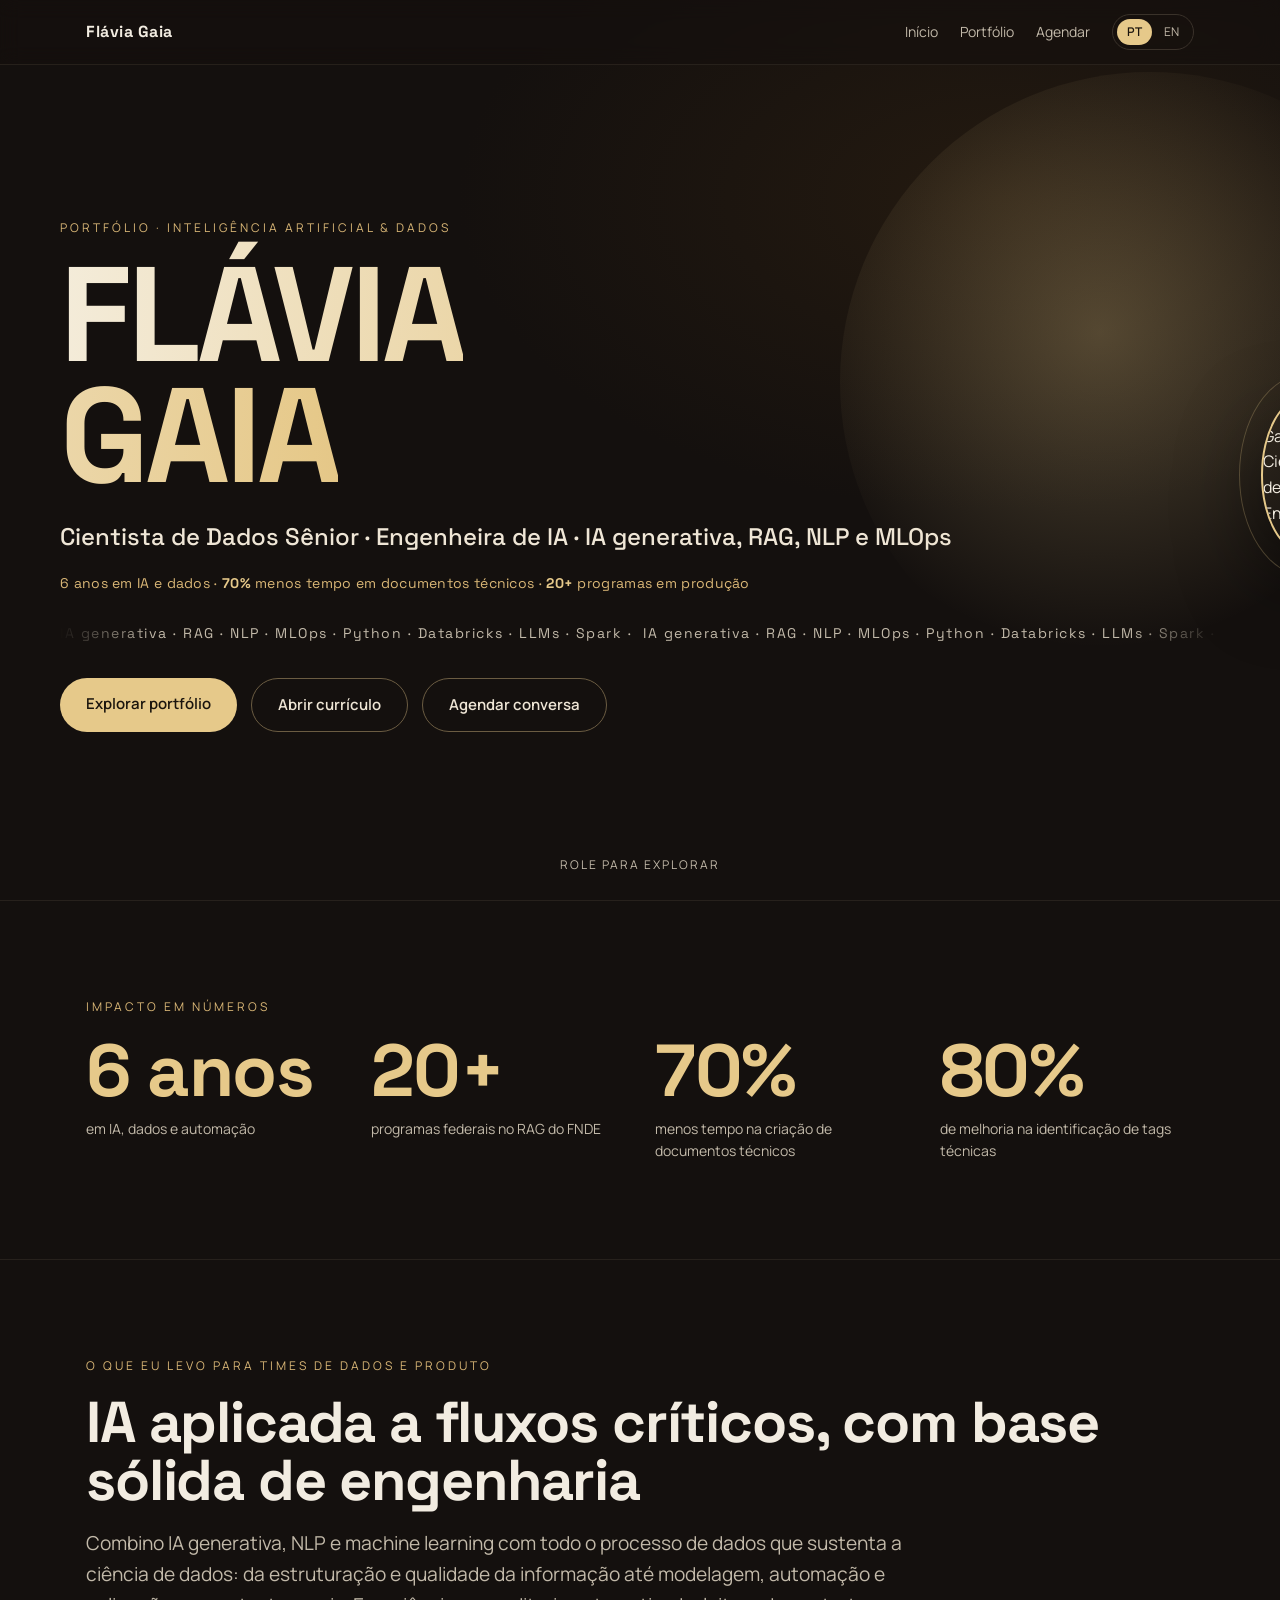
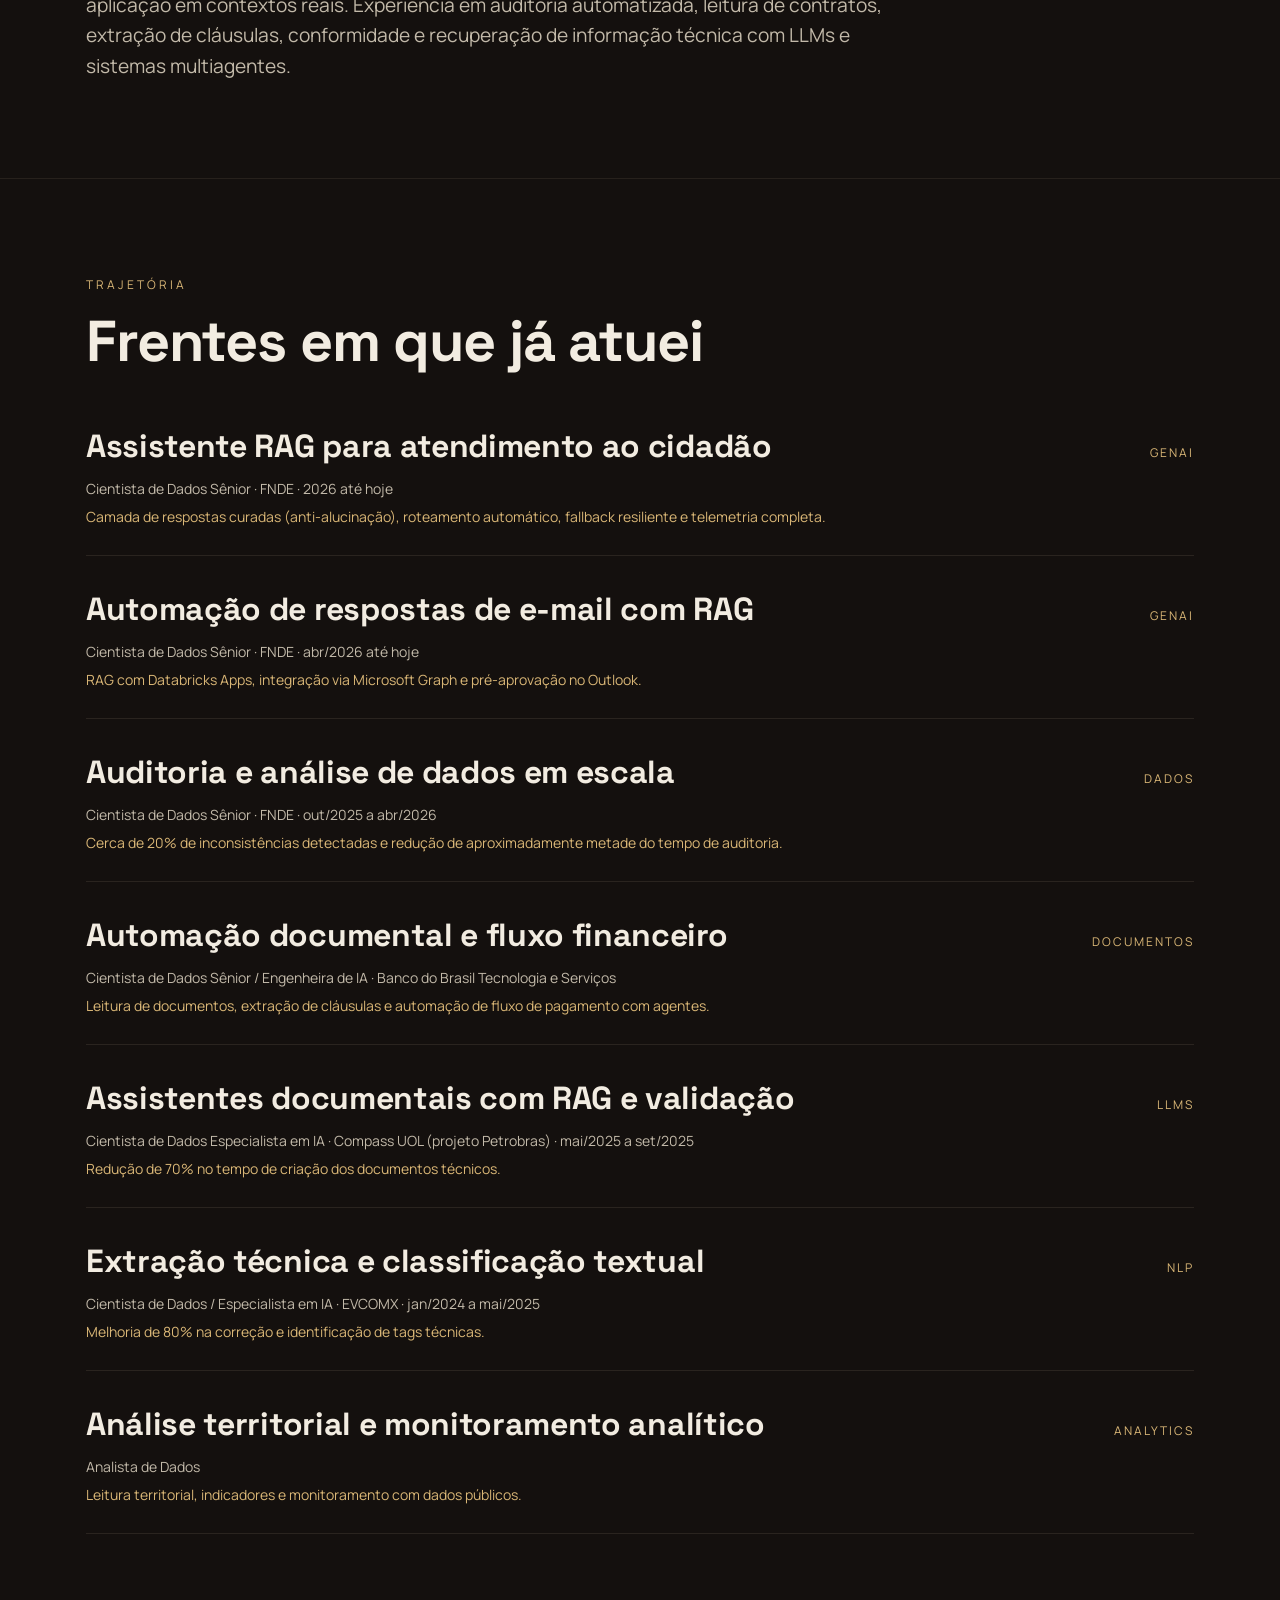
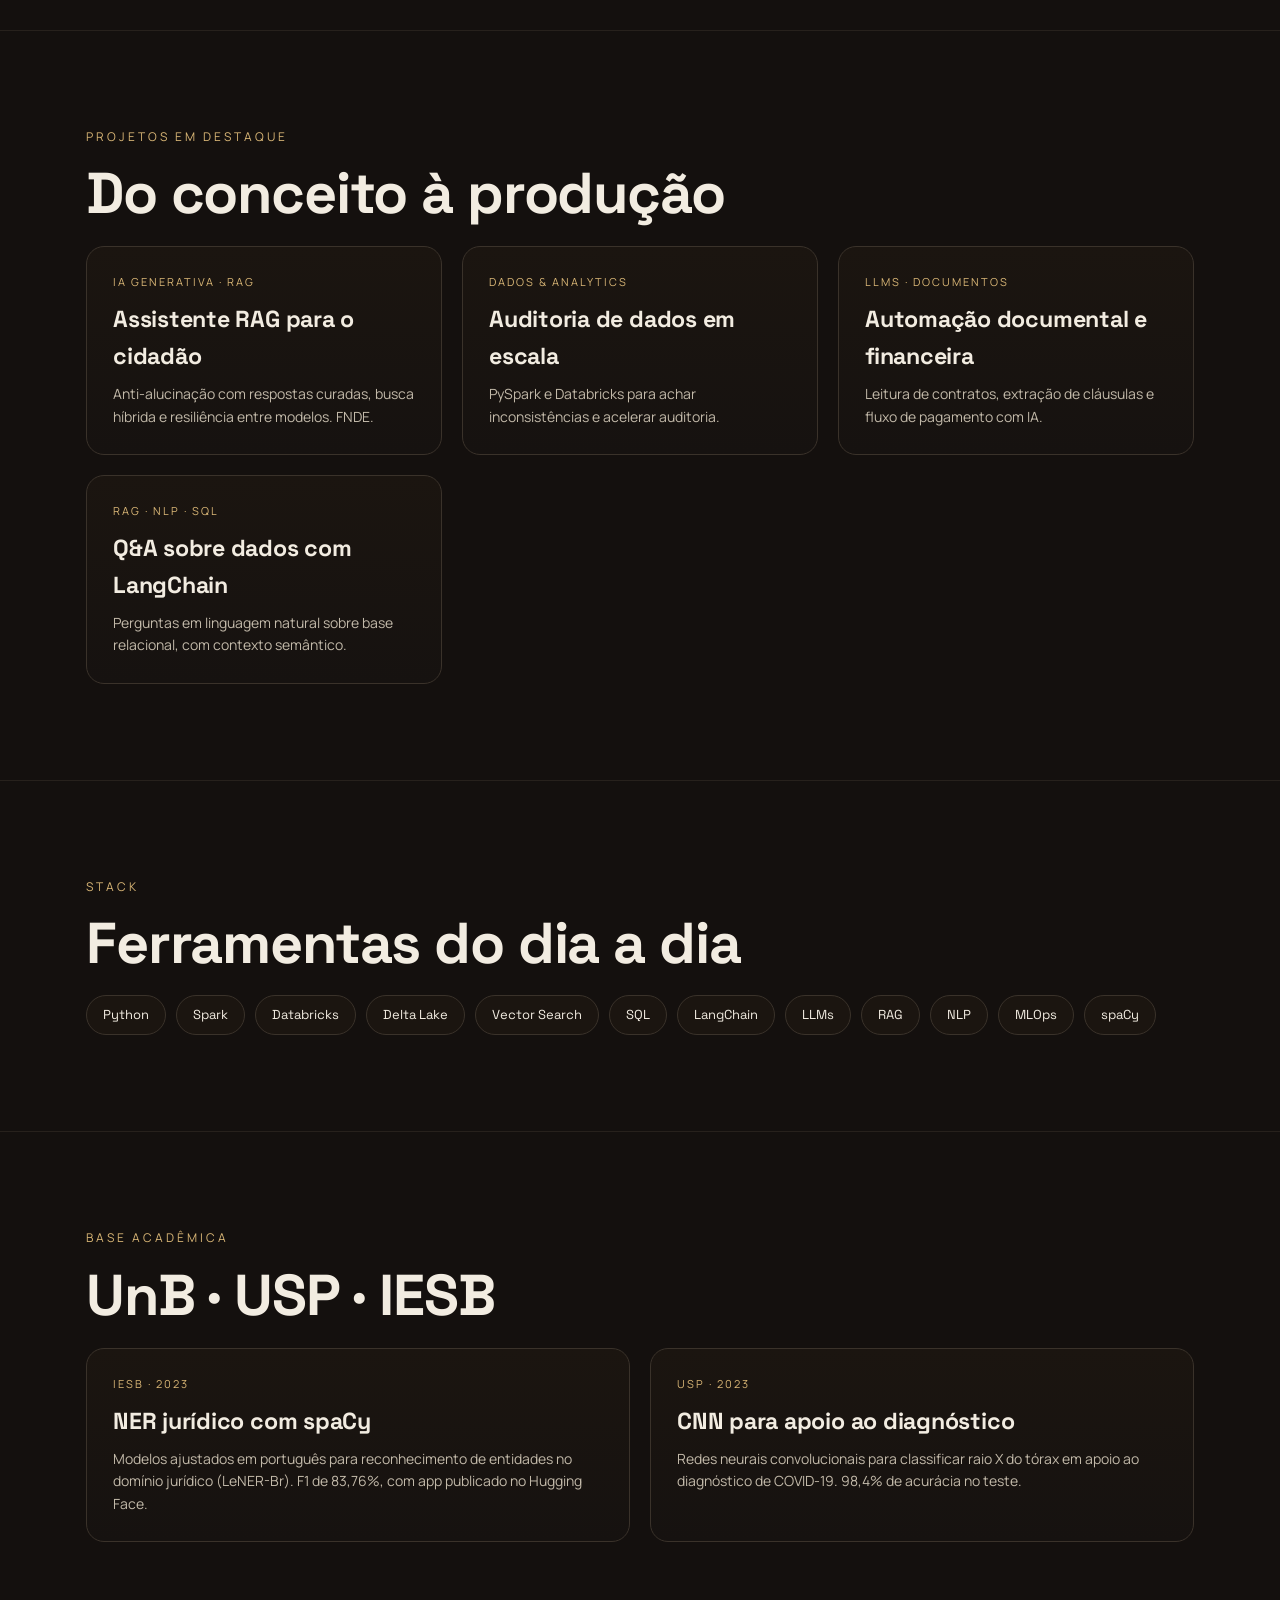
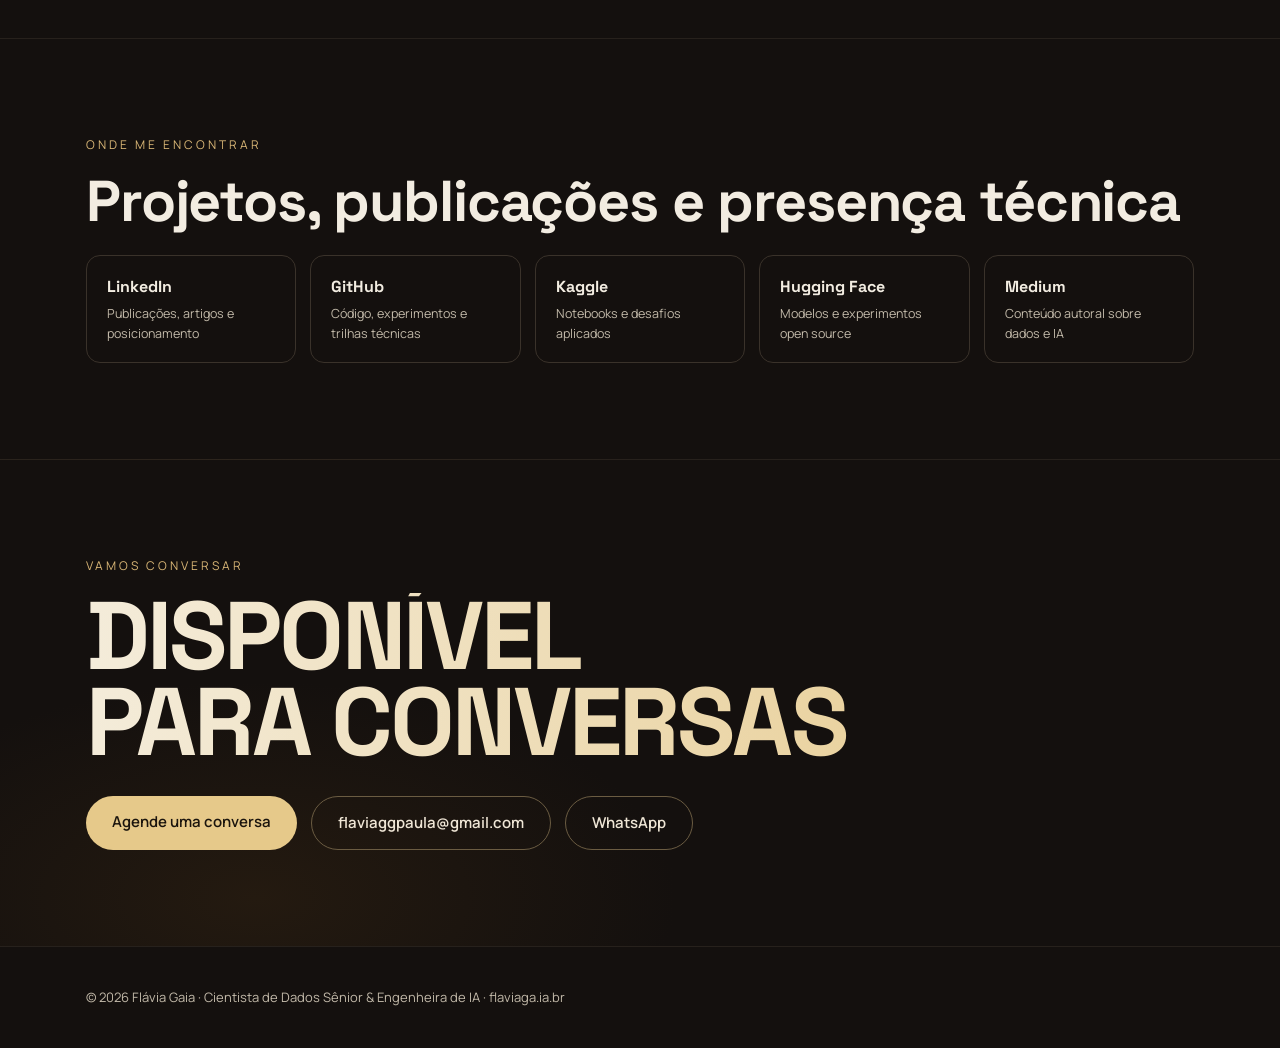
==== commit 9cc85626: "Home PT e EN no visual novo + ajustes de UX (H1 com keywords, prova, acessibilidade, contraste)" ====
--- a/index.html
+++ b/index.html
@@ -25,7 +25,7 @@
 <style>
   :root{
     --bg:#14100e; --bg2:#1a1510; --panel:#1b1510; --line:#3a322a;
-    --tx:#f2ece1; --sub:#a99e8c; --acc:#e6c98a; --acc2:#d9b676; --acc3:#caa25f;
+    --tx:#f2ece1; --sub:#c2b9a9; --acc:#e6c98a; --acc2:#d9b676; --acc3:#caa25f;
   }
   *{margin:0;padding:0;box-sizing:border-box}
   html{scroll-behavior:smooth}
@@ -60,7 +60,10 @@
     background:linear-gradient(92deg,#f4ecda 0%,#e6c98a 42%,#caa25f 72%,#f4ecda 100%);
     background-size:230% 100%;-webkit-background-clip:text;background-clip:text;color:transparent;animation:sh 7s linear infinite}
   @keyframes sh{to{background-position:-230% 0}}
-  .role{font-family:"Space Grotesk";font-size:clamp(1.05rem,2vw,1.5rem);color:#efe6d6;margin-top:20px;font-weight:500}
+  .hero-h1{margin:0}
+  .role{display:block;font-family:"Space Grotesk";font-size:clamp(1.05rem,2vw,1.5rem);color:#efe6d6;margin-top:20px;font-weight:500}
+  .proof{color:var(--acc2);font-family:"Space Grotesk";font-size:14px;margin-top:16px;letter-spacing:.3px}
+  .proof b{color:var(--acc)}
   .mk{margin-top:26px;overflow:hidden;white-space:nowrap;-webkit-mask-image:linear-gradient(90deg,transparent,#000 8%,#000 92%,transparent);mask-image:linear-gradient(90deg,transparent,#000 8%,#000 92%,transparent)}
   .mk span{display:inline-block;color:var(--sub);font-size:14px;letter-spacing:1.5px;font-family:"Space Grotesk";animation:scr 22s linear infinite}
   @keyframes scr{to{transform:translateX(-50%)}}
@@ -106,6 +109,12 @@
   .contact{background:radial-gradient(700px 360px at 20% 90%,#241a10 0%,var(--bg) 60%)}
   footer{padding:40px 0;border-top:1px solid rgba(58,50,42,.5);color:var(--sub);font-size:13px}
   @media(max-width:820px){.hero-grid{grid-template-columns:1fr}.photo{grid-row:1;margin-bottom:10px}.impact{grid-template-columns:1fr 1fr}nav .lk .hidem{display:none}}
+  #totop{position:fixed;right:20px;bottom:20px;width:46px;height:46px;border-radius:50%;background:var(--acc);color:#1a140d;display:flex;align-items:center;justify-content:center;text-decoration:none;font-size:20px;opacity:0;pointer-events:none;transition:opacity .3s ease;z-index:60}
+  #totop.show{opacity:1;pointer-events:auto}
+  @media (prefers-reduced-motion: reduce){
+    .giant{animation:none}.mk span{animation:none}.orb{animation:none}.photo .ring{animation:none}
+    .js .rise{opacity:1 !important;transform:none !important;transition:none !important}
+  }
 </style>
 <script type="application/ld+json">
 {"@context":"https://schema.org","@type":"Person","name":"Flávia Gaia","url":"https://flaviaga.ia.br/","image":"https://flaviaga.ia.br/profile.png","jobTitle":"Cientista de Dados Sênior e Engenheira de IA","email":"mailto:flaviaggpaula@gmail.com","knowsLanguage":["pt-BR","en"],"knowsAbout":["Inteligência Artificial","IA generativa","RAG","NLP","MLOps","Machine Learning","Python","Databricks","Engenharia de Dados"],"alumniOf":["Universidade de Brasília (UnB)","Universidade de São Paulo (USP)","IESB"],"sameAs":["https://www.linkedin.com/in/flavia-gaia/","https://github.com/flaviagaia","https://www.kaggle.com/flaviagg","https://huggingface.co/flaviaggp","https://medium.com/@flaviaggpaula"]}
@@ -128,8 +137,8 @@
   <div class="wrap hero-grid">
     <div>
       <div class="ey rise">Portfólio · Inteligência Artificial &amp; Dados</div>
-      <h1 class="giant disp rise">FLÁVIA<br>GAIA</h1>
-      <div class="role rise">Cientista de Dados Sênior · Engenheira de IA</div>
+      <h1 class="hero-h1 disp rise"><span class="giant">FLÁVIA<br>GAIA</span><span class="role">Cientista de Dados Sênior · Engenheira de IA · IA generativa, RAG, NLP e MLOps</span></h1>
+      <div class="proof rise">6 anos em IA e dados · <b>70%</b> menos tempo em documentos técnicos · <b>20+</b> programas em produção</div>
       <div class="mk rise"><span>IA generativa&nbsp;·&nbsp;RAG&nbsp;·&nbsp;NLP&nbsp;·&nbsp;MLOps&nbsp;·&nbsp;Python&nbsp;·&nbsp;Databricks&nbsp;·&nbsp;LLMs&nbsp;·&nbsp;Spark&nbsp;·&nbsp;&nbsp;IA generativa&nbsp;·&nbsp;RAG&nbsp;·&nbsp;NLP&nbsp;·&nbsp;MLOps&nbsp;·&nbsp;Python&nbsp;·&nbsp;Databricks&nbsp;·&nbsp;LLMs&nbsp;·&nbsp;Spark&nbsp;·&nbsp;</span></div>
       <div class="cta rise">
         <a class="btn p" href="portfolio.html">Explorar portfólio</a>
@@ -232,9 +241,12 @@
 <script>
 (function(){
   try{document.body.classList.add('js');}catch(e){}
+  var rm=window.matchMedia&&matchMedia('(prefers-reduced-motion: reduce)').matches;
   function reveal(t){t.classList.add('on');
     t.querySelectorAll('.num[data-n]').forEach(function(el){if(el.dataset.done)return;el.dataset.done=1;
-      var target=+el.dataset.n,suf=el.dataset.suf||'',s=0,step=Math.max(1,Math.round(target/30));
+      var target=+el.dataset.n,suf=el.dataset.suf||'';
+      if(rm){el.textContent=target+suf;return;}
+      var s=0,step=Math.max(1,Math.round(target/30));
       var iv=setInterval(function(){s+=step;if(s>=target){s=target;clearInterval(iv);}el.textContent=s+suf;},24);});
   }
   var secs=document.querySelectorAll('[data-s]');
@@ -243,9 +255,10 @@
     secs.forEach(function(s){io.observe(s);});
   } else { secs.forEach(reveal); }
   setTimeout(function(){secs.forEach(function(s){if(!s.classList.contains('on'))reveal(s);});},1800);
-  var orb=document.getElementById('orb');
-  window.addEventListener('scroll',function(){var y=window.scrollY;if(orb)orb.style.transform='translateY('+(y*0.18)+'px)';});
+  var orb=document.getElementById('orb'),totop=document.getElementById('totop');
+  window.addEventListener('scroll',function(){var y=window.scrollY;if(orb&&!rm)orb.style.transform='translateY('+(y*0.18)+'px)';if(totop)totop.classList.toggle('show',y>640);});
 })();
 </script>
+<a href="#inicio" id="totop" aria-label="Voltar ao topo">&#8593;</a>
 </body>
 </html>
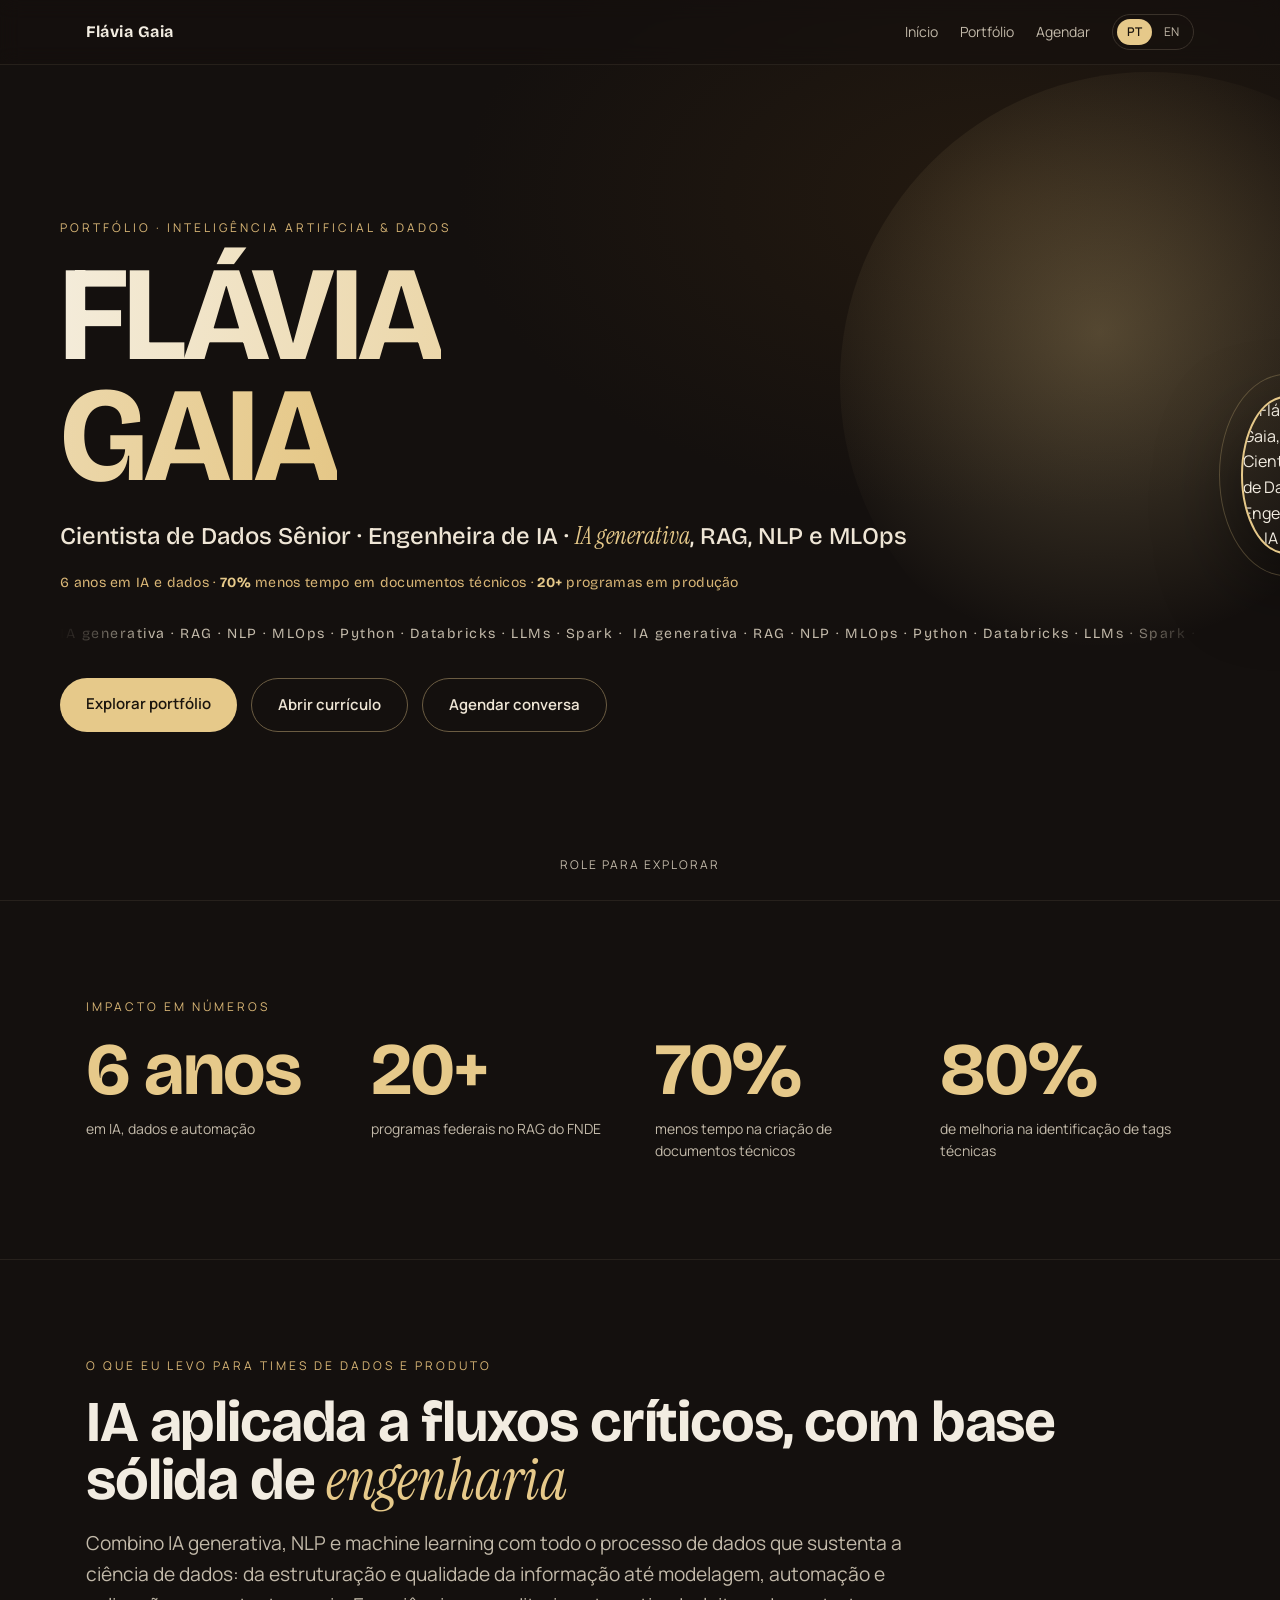
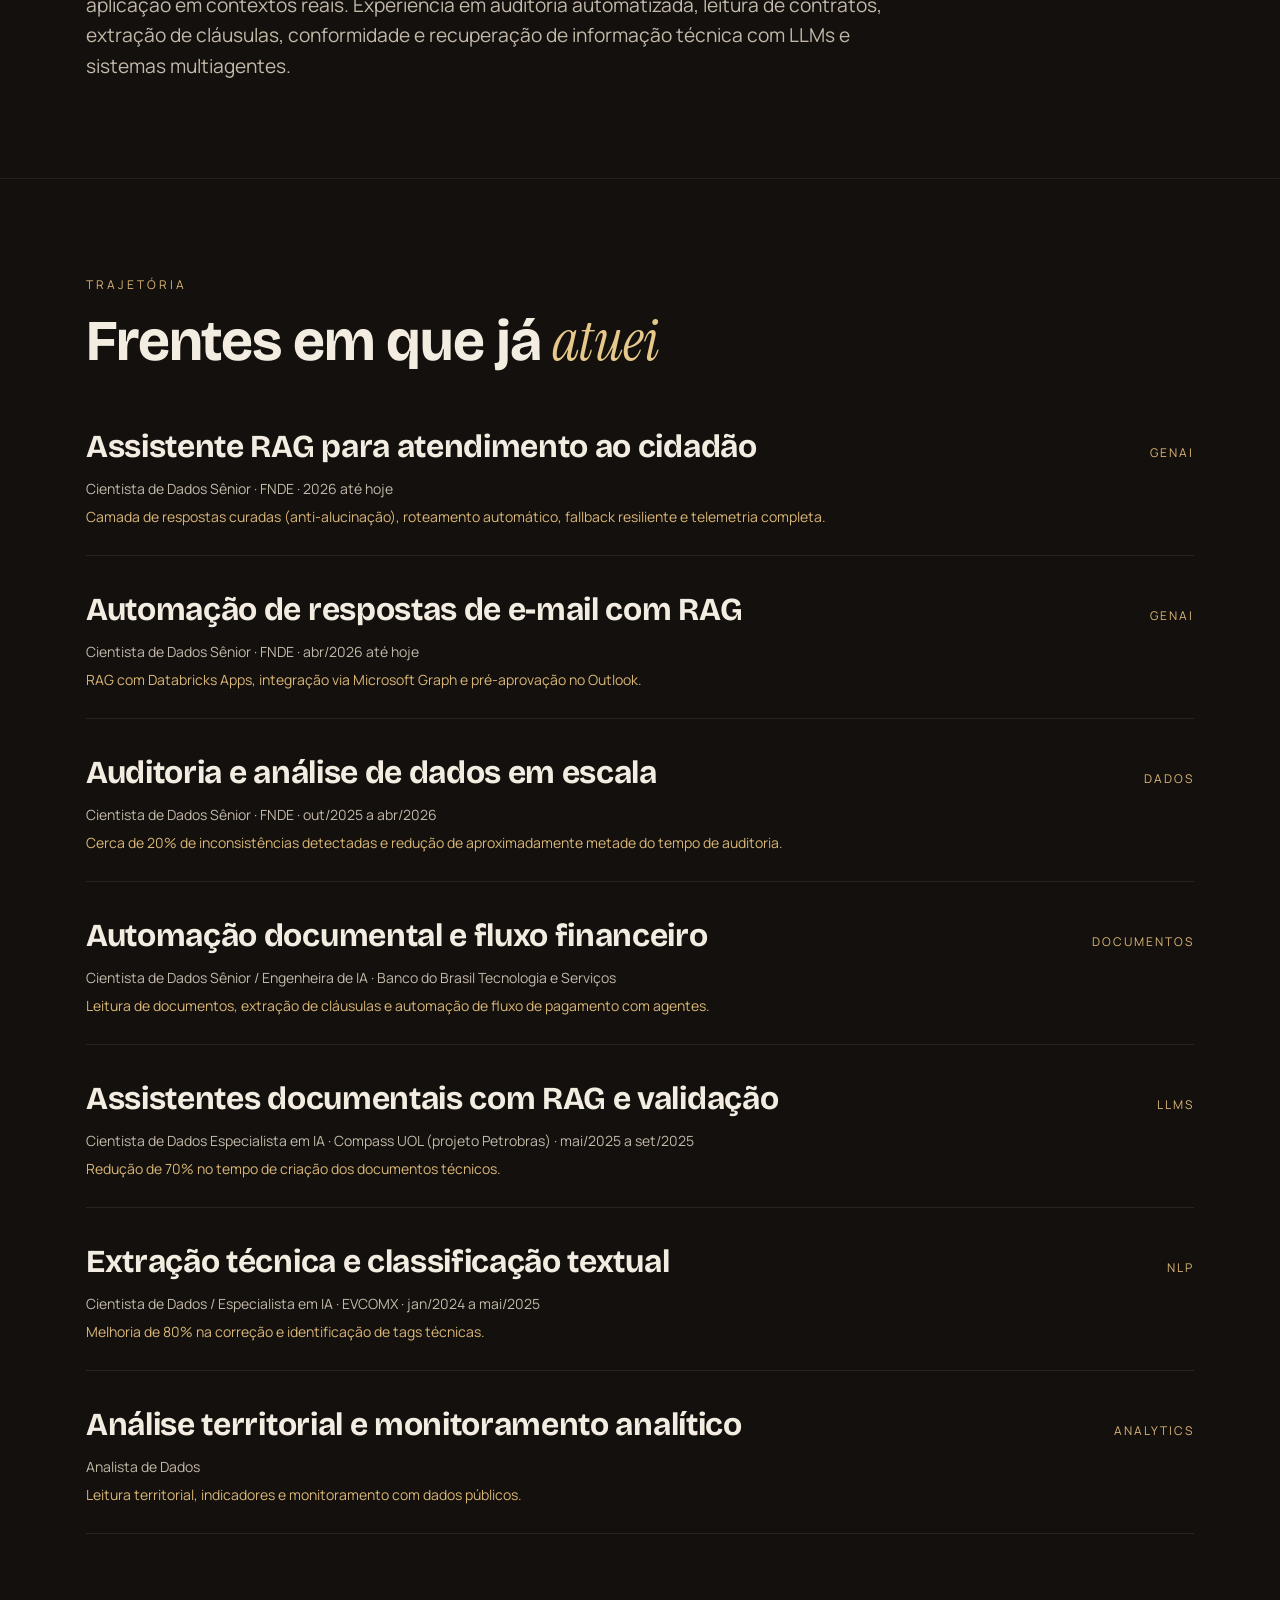
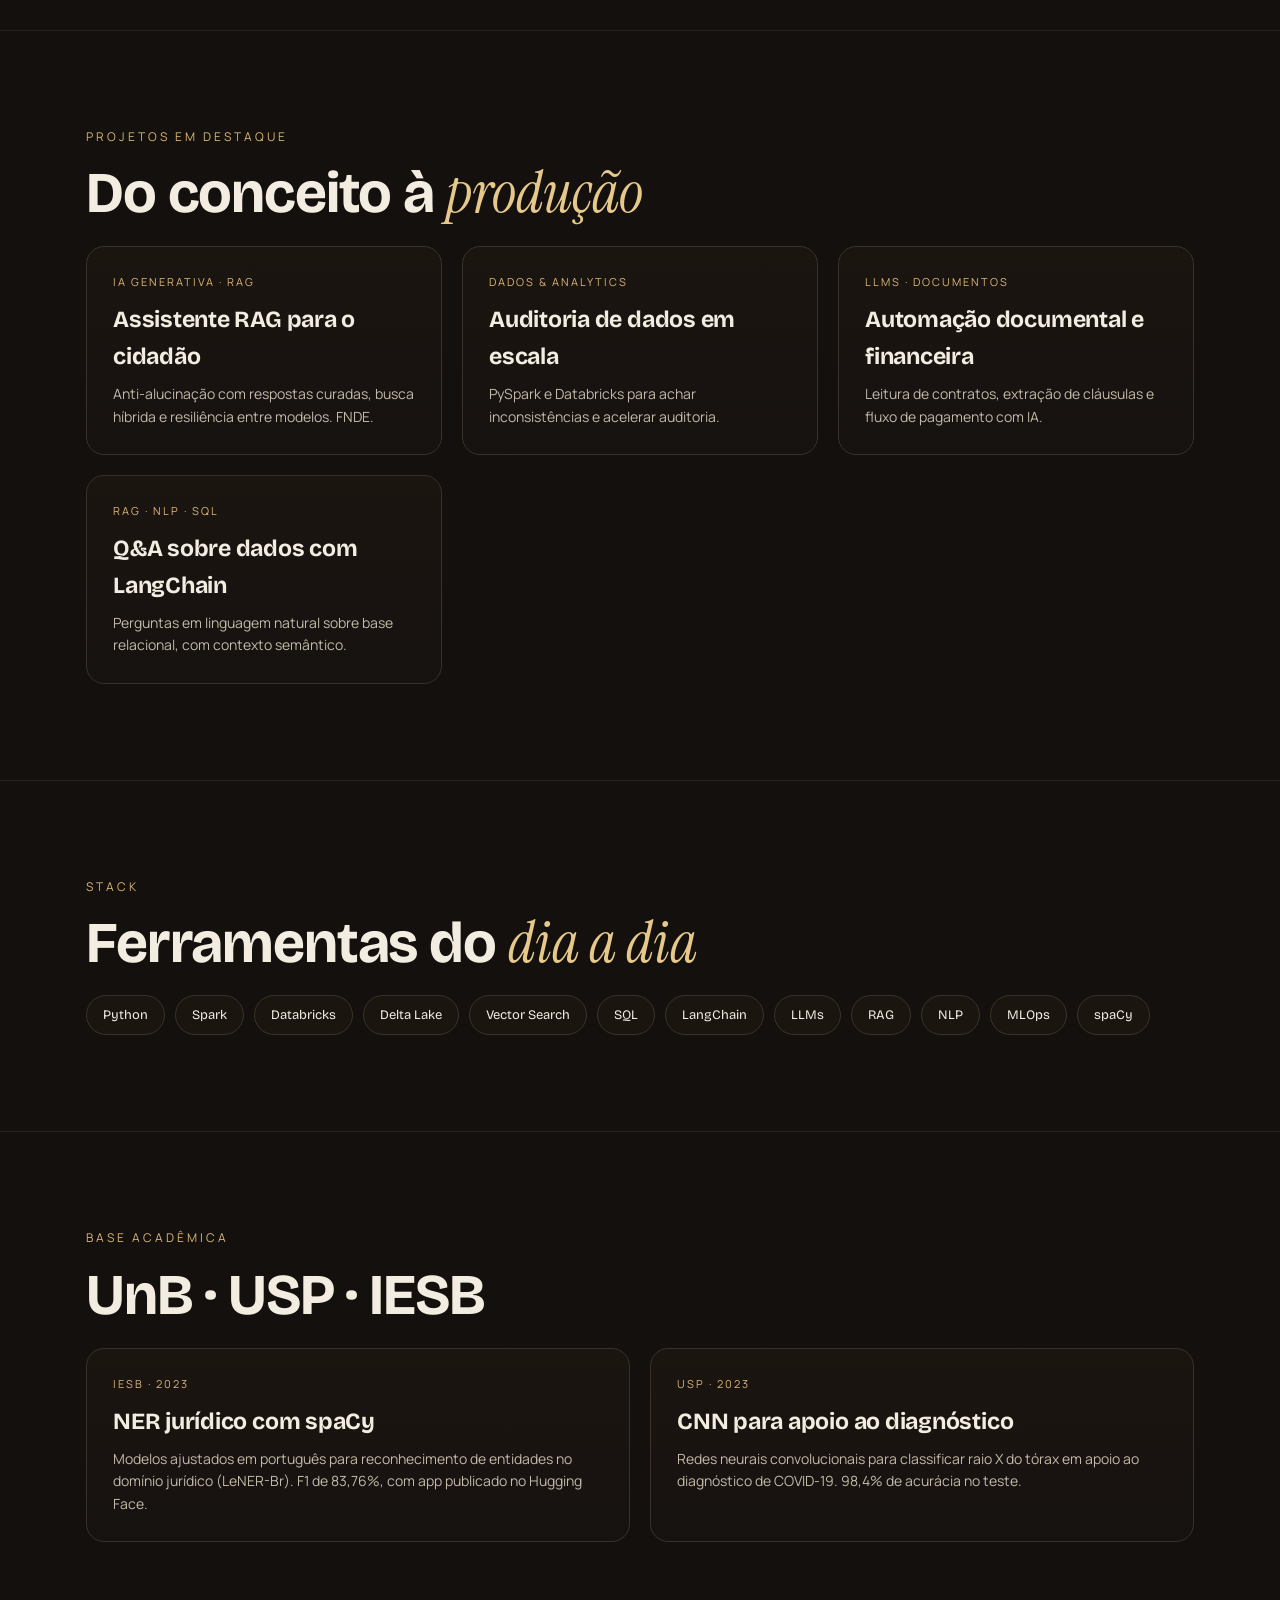
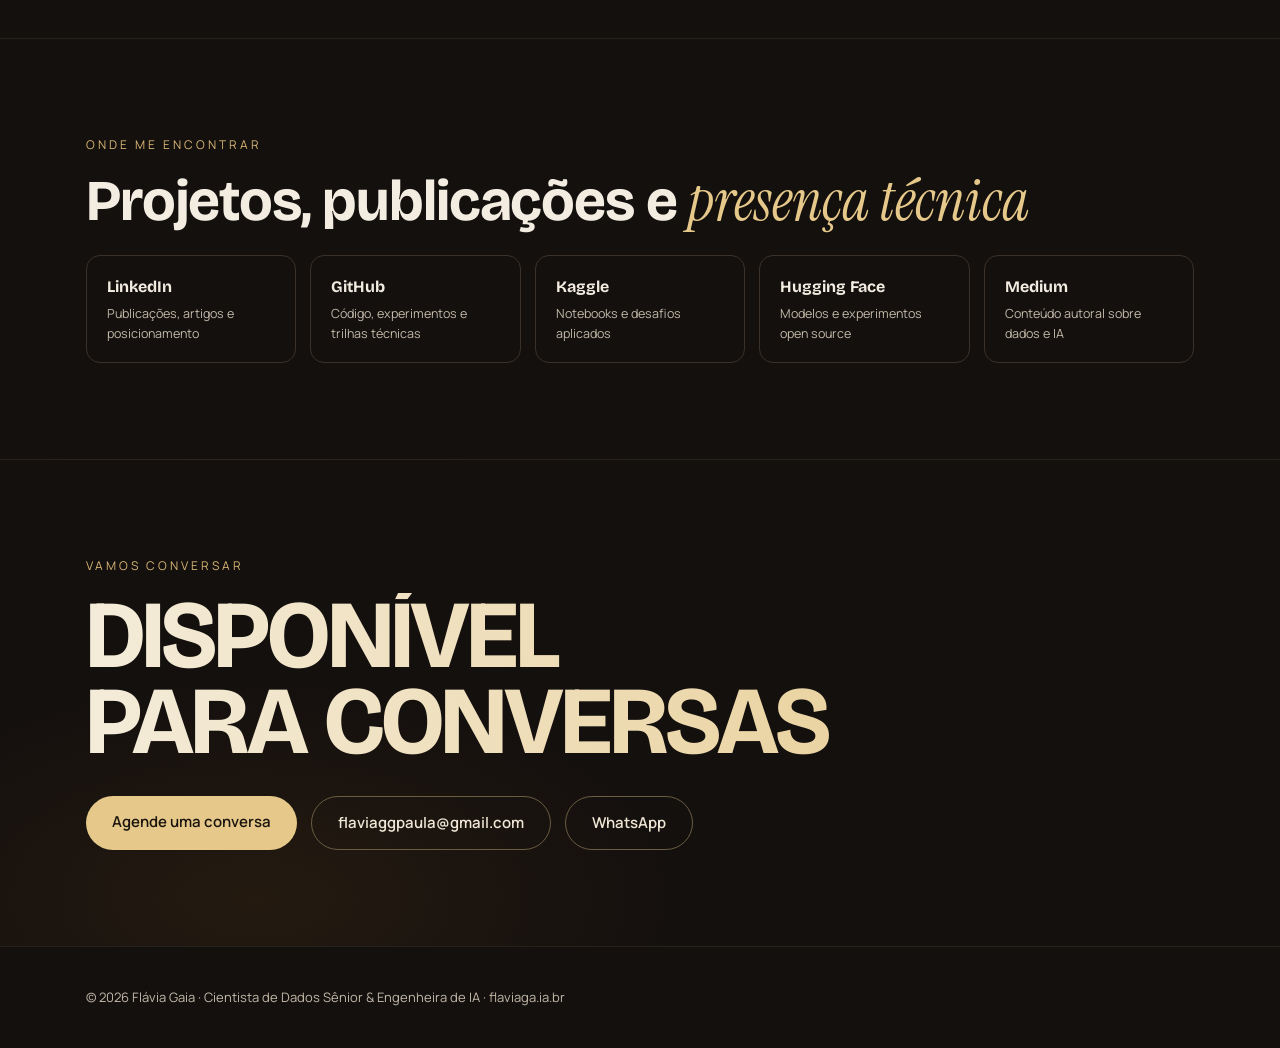
==== commit bae4c511: "Nova identidade visual: Bricolage no titulo, acento serif Instrument Serif e polish de movimento (PT" ====
--- a/index.html
+++ b/index.html
@@ -21,7 +21,7 @@
 <link rel="icon" type="image/png" href="/favicon.png" />
 <link rel="preconnect" href="https://fonts.googleapis.com">
 <link rel="preconnect" href="https://fonts.gstatic.com" crossorigin>
-<link href="https://fonts.googleapis.com/css2?family=Space+Grotesk:wght@400;500;700&family=Manrope:wght@400;500;600&display=swap" rel="stylesheet">
+<link href="https://fonts.googleapis.com/css2?family=Space+Grotesk:wght@400;500;700&family=Manrope:wght@400;500;600&family=Bricolage+Grotesque:opsz,wght@12..96,400..800&family=Instrument+Serif:ital@0;1&display=swap" rel="stylesheet">
 <style>
   :root{
     --bg:#14100e; --bg2:#1a1510; --panel:#1b1510; --line:#3a322a;
@@ -30,14 +30,16 @@
   *{margin:0;padding:0;box-sizing:border-box}
   html{scroll-behavior:smooth}
   body{background:var(--bg);color:var(--tx);font-family:"Manrope",Arial,sans-serif;overflow-x:hidden;line-height:1.6}
-  .disp{font-family:"Space Grotesk",Arial,sans-serif}
+  .disp{font-family:"Bricolage Grotesque",Arial,sans-serif}
   a{color:inherit}
   .wrap{max-width:1160px;margin:0 auto;padding:0 26px}
   .ey{color:var(--acc2);font-size:12px;letter-spacing:3px;text-transform:uppercase;margin-bottom:18px}
+  .em{font-family:"Instrument Serif",Georgia,serif;font-style:italic;font-weight:400;color:var(--acc);letter-spacing:0}
+  #progress{position:fixed;top:0;left:0;height:3px;width:0;background:linear-gradient(90deg,var(--acc3),var(--acc));z-index:70;transition:width .06s linear}
   /* nav */
   nav{position:fixed;top:0;left:0;right:0;z-index:50;backdrop-filter:blur(10px);background:rgba(20,16,14,.55);border-bottom:1px solid rgba(58,50,42,.5)}
   nav .wrap{display:flex;align-items:center;justify-content:space-between;height:64px}
-  nav b{font-family:"Space Grotesk";letter-spacing:.5px}
+  nav b{font-family:"Bricolage Grotesque";letter-spacing:.5px}
   nav .lk{display:flex;gap:22px;align-items:center;font-size:14px;color:var(--sub)}
   nav .lk a{text-decoration:none}nav .lk a:hover{color:var(--tx)}
   .langpill{border:1px solid var(--line);border-radius:999px;padding:4px;display:flex;gap:2px}
@@ -61,11 +63,11 @@
     background-size:230% 100%;-webkit-background-clip:text;background-clip:text;color:transparent;animation:sh 7s linear infinite}
   @keyframes sh{to{background-position:-230% 0}}
   .hero-h1{margin:0}
-  .role{display:block;font-family:"Space Grotesk";font-size:clamp(1.05rem,2vw,1.5rem);color:#efe6d6;margin-top:20px;font-weight:500}
-  .proof{color:var(--acc2);font-family:"Space Grotesk";font-size:14px;margin-top:16px;letter-spacing:.3px}
+  .role{display:block;font-family:"Bricolage Grotesque";font-size:clamp(1.05rem,2vw,1.5rem);color:#efe6d6;margin-top:20px;font-weight:500}
+  .proof{color:var(--acc2);font-family:"Bricolage Grotesque";font-size:14px;margin-top:16px;letter-spacing:.3px}
   .proof b{color:var(--acc)}
   .mk{margin-top:26px;overflow:hidden;white-space:nowrap;-webkit-mask-image:linear-gradient(90deg,transparent,#000 8%,#000 92%,transparent);mask-image:linear-gradient(90deg,transparent,#000 8%,#000 92%,transparent)}
-  .mk span{display:inline-block;color:var(--sub);font-size:14px;letter-spacing:1.5px;font-family:"Space Grotesk";animation:scr 22s linear infinite}
+  .mk span{display:inline-block;color:var(--sub);font-size:14px;letter-spacing:1.5px;font-family:"Bricolage Grotesque";animation:scr 22s linear infinite}
   @keyframes scr{to{transform:translateX(-50%)}}
   .cta{display:flex;gap:14px;margin-top:32px;flex-wrap:wrap}
   .btn{text-decoration:none;font-weight:600;font-size:15px;padding:14px 26px;border-radius:999px;transition:transform .25s ease}
@@ -79,17 +81,17 @@
   .scrollhint{position:absolute;bottom:26px;left:50%;transform:translateX(-50%);color:var(--sub);font-size:12px;letter-spacing:2px}
   /* sections */
   section{padding:96px 0;border-top:1px solid rgba(58,50,42,.5)}
-  .stitle{font-family:"Space Grotesk";font-weight:700;font-size:clamp(2rem,5vw,3.6rem);letter-spacing:-.02em;line-height:1.02}
+  .stitle{font-family:"Bricolage Grotesque";font-weight:700;font-size:clamp(2rem,5vw,3.6rem);letter-spacing:-.02em;line-height:1.02}
   .lead{color:var(--sub);font-size:clamp(1rem,1.5vw,1.2rem);max-width:820px;margin-top:18px}
   /* impact */
   .impact{display:grid;grid-template-columns:repeat(4,1fr);gap:30px;margin-top:10px}
-  .num{font-family:"Space Grotesk";font-weight:700;font-size:clamp(2.6rem,6vw,4.6rem);color:var(--acc);line-height:1;letter-spacing:-.02em}
+  .num{font-family:"Bricolage Grotesque";font-weight:700;font-size:clamp(2.6rem,6vw,4.6rem);color:var(--acc);line-height:1;letter-spacing:-.02em}
   .nl{color:var(--sub);font-size:14px;margin-top:10px}
   /* exp / cards */
   .exp{display:flex;flex-direction:column;gap:2px;margin-top:24px}
   .row{display:grid;grid-template-columns:1fr auto;gap:16px;align-items:baseline;padding:26px 0;border-bottom:1px solid rgba(58,50,42,.6);transition:padding-left .4s ease}
   .row:hover{padding-left:12px}
-  .row h3{font-family:"Space Grotesk";font-weight:700;font-size:clamp(1.3rem,2.6vw,2rem);letter-spacing:-.01em}
+  .row h3{font-family:"Bricolage Grotesque";font-weight:700;font-size:clamp(1.3rem,2.6vw,2rem);letter-spacing:-.01em}
   .row .meta{color:var(--sub);font-size:14px;margin-top:6px}
   .row .imp{color:var(--acc2);font-size:14px;margin-top:6px}
   .row .cat{color:var(--acc2);font-size:12px;letter-spacing:2px;text-transform:uppercase;white-space:nowrap}
@@ -97,14 +99,14 @@
   .card{border:1px solid var(--line);border-radius:18px;padding:26px;background:linear-gradient(180deg,#1b1510,#161210);transition:transform .5s ease,border-color .5s ease;text-decoration:none;display:block}
   .card:hover{transform:translateY(-6px);border-color:#6b5c42}
   .card .cat{color:var(--acc2);font-size:11px;letter-spacing:2px;text-transform:uppercase}
-  .card h3{font-family:"Space Grotesk";font-weight:700;font-size:1.45rem;margin:10px 0 8px;letter-spacing:-.01em}
+  .card h3{font-family:"Bricolage Grotesque";font-weight:700;font-size:1.45rem;margin:10px 0 8px;letter-spacing:-.01em}
   .card p{color:var(--sub);font-size:14px}
   .chips{display:flex;flex-wrap:wrap;gap:10px;margin-top:22px}
-  .chip{border:1px solid var(--line);background:var(--panel);border-radius:999px;padding:9px 16px;font-size:13px;color:var(--tx);font-family:"Space Grotesk"}
+  .chip{border:1px solid var(--line);background:var(--panel);border-radius:999px;padding:9px 16px;font-size:13px;color:var(--tx);font-family:"Bricolage Grotesque"}
   .social{display:grid;grid-template-columns:repeat(auto-fit,minmax(180px,1fr));gap:14px;margin-top:24px}
   .social a{border:1px solid var(--line);border-radius:14px;padding:18px 20px;text-decoration:none;transition:border-color .4s,transform .4s}
   .social a:hover{border-color:var(--acc2);transform:translateY(-3px)}
-  .social b{font-family:"Space Grotesk"}.social span{display:block;color:var(--sub);font-size:12.5px;margin-top:4px}
+  .social b{font-family:"Bricolage Grotesque"}.social span{display:block;color:var(--sub);font-size:12.5px;margin-top:4px}
   /* contact */
   .contact{background:radial-gradient(700px 360px at 20% 90%,#241a10 0%,var(--bg) 60%)}
   footer{padding:40px 0;border-top:1px solid rgba(58,50,42,.5);color:var(--sub);font-size:13px}
@@ -121,6 +123,7 @@
 </script>
 </head>
 <body>
+<div id="progress"></div>
 
 <nav><div class="wrap">
   <b>Flávia Gaia</b>
@@ -137,7 +140,7 @@
   <div class="wrap hero-grid">
     <div>
       <div class="ey rise">Portfólio · Inteligência Artificial &amp; Dados</div>
-      <h1 class="hero-h1 disp rise"><span class="giant">FLÁVIA<br>GAIA</span><span class="role">Cientista de Dados Sênior · Engenheira de IA · IA generativa, RAG, NLP e MLOps</span></h1>
+      <h1 class="hero-h1 disp rise"><span class="giant">FLÁVIA<br>GAIA</span><span class="role">Cientista de Dados Sênior · Engenheira de IA · <span class="em">IA generativa</span>, RAG, NLP e MLOps</span></h1>
       <div class="proof rise">6 anos em IA e dados · <b>70%</b> menos tempo em documentos técnicos · <b>20+</b> programas em produção</div>
       <div class="mk rise"><span>IA generativa&nbsp;·&nbsp;RAG&nbsp;·&nbsp;NLP&nbsp;·&nbsp;MLOps&nbsp;·&nbsp;Python&nbsp;·&nbsp;Databricks&nbsp;·&nbsp;LLMs&nbsp;·&nbsp;Spark&nbsp;·&nbsp;&nbsp;IA generativa&nbsp;·&nbsp;RAG&nbsp;·&nbsp;NLP&nbsp;·&nbsp;MLOps&nbsp;·&nbsp;Python&nbsp;·&nbsp;Databricks&nbsp;·&nbsp;LLMs&nbsp;·&nbsp;Spark&nbsp;·&nbsp;</span></div>
       <div class="cta rise">
@@ -166,13 +169,13 @@
 
 <section data-s><div class="wrap">
   <div class="ey rise">O que eu levo para times de dados e produto</div>
-  <h2 class="stitle disp rise">IA aplicada a fluxos críticos, com base sólida de engenharia</h2>
+  <h2 class="stitle disp rise">IA aplicada a fluxos críticos, com base sólida de <span class="em">engenharia</span></h2>
   <p class="lead rise">Combino IA generativa, NLP e machine learning com todo o processo de dados que sustenta a ciência de dados: da estruturação e qualidade da informação até modelagem, automação e aplicação em contextos reais. Experiência em auditoria automatizada, leitura de contratos, extração de cláusulas, conformidade e recuperação de informação técnica com LLMs e sistemas multiagentes.</p>
 </div></section>
 
 <section data-s><div class="wrap">
   <div class="ey rise">Trajetória</div>
-  <h2 class="stitle disp rise">Frentes em que já atuei</h2>
+  <h2 class="stitle disp rise">Frentes em que já <span class="em">atuei</span></h2>
   <div class="exp">
     <div class="row rise"><div><h3>Assistente RAG para atendimento ao cidadão</h3><div class="meta">Cientista de Dados Sênior · FNDE · 2026 até hoje</div><div class="imp">Camada de respostas curadas (anti-alucinação), roteamento automático, fallback resiliente e telemetria completa.</div></div><div class="cat">GenAI</div></div>
     <div class="row rise"><div><h3>Automação de respostas de e-mail com RAG</h3><div class="meta">Cientista de Dados Sênior · FNDE · abr/2026 até hoje</div><div class="imp">RAG com Databricks Apps, integração via Microsoft Graph e pré-aprovação no Outlook.</div></div><div class="cat">GenAI</div></div>
@@ -186,7 +189,7 @@
 
 <section data-s><div class="wrap">
   <div class="ey rise">Projetos em destaque</div>
-  <h2 class="stitle disp rise">Do conceito à produção</h2>
+  <h2 class="stitle disp rise">Do conceito à <span class="em">produção</span></h2>
   <div class="grid">
     <a class="card rise" href="portfolio.html#rag"><div class="cat">IA generativa · RAG</div><h3>Assistente RAG para o cidadão</h3><p>Anti-alucinação com respostas curadas, busca híbrida e resiliência entre modelos. FNDE.</p></a>
     <a class="card rise" href="portfolio.html#analytics"><div class="cat">Dados &amp; analytics</div><h3>Auditoria de dados em escala</h3><p>PySpark e Databricks para achar inconsistências e acelerar auditoria.</p></a>
@@ -197,7 +200,7 @@
 
 <section data-s><div class="wrap">
   <div class="ey rise">Stack</div>
-  <h2 class="stitle disp rise">Ferramentas do dia a dia</h2>
+  <h2 class="stitle disp rise">Ferramentas do <span class="em">dia a dia</span></h2>
   <div class="chips rise">
     <span class="chip">Python</span><span class="chip">Spark</span><span class="chip">Databricks</span><span class="chip">Delta Lake</span>
     <span class="chip">Vector Search</span><span class="chip">SQL</span><span class="chip">LangChain</span><span class="chip">LLMs</span>
@@ -216,7 +219,7 @@
 
 <section data-s><div class="wrap">
   <div class="ey rise">Onde me encontrar</div>
-  <h2 class="stitle disp rise">Projetos, publicações e presença técnica</h2>
+  <h2 class="stitle disp rise">Projetos, publicações e <span class="em">presença técnica</span></h2>
   <div class="social rise">
     <a href="https://www.linkedin.com/in/flavia-gaia/" target="_blank" rel="noreferrer"><b>LinkedIn</b><span>Publicações, artigos e posicionamento</span></a>
     <a href="https://github.com/flaviagaia" target="_blank" rel="noreferrer"><b>GitHub</b><span>Código, experimentos e trilhas técnicas</span></a>
@@ -255,8 +258,15 @@
     secs.forEach(function(s){io.observe(s);});
   } else { secs.forEach(reveal); }
   setTimeout(function(){secs.forEach(function(s){if(!s.classList.contains('on'))reveal(s);});},1800);
-  var orb=document.getElementById('orb'),totop=document.getElementById('totop');
-  window.addEventListener('scroll',function(){var y=window.scrollY;if(orb&&!rm)orb.style.transform='translateY('+(y*0.18)+'px)';if(totop)totop.classList.toggle('show',y>640);});
+  var orb=document.getElementById('orb'),totop=document.getElementById('totop'),prog=document.getElementById('progress'),mk=document.querySelector('.mk span');
+  var lastY=0;
+  window.addEventListener('scroll',function(){var y=window.scrollY;
+    if(orb&&!rm)orb.style.transform='translateY('+(y*0.18)+'px)';
+    if(totop)totop.classList.toggle('show',y>640);
+    if(prog){var h=document.documentElement.scrollHeight-window.innerHeight;prog.style.width=(h>0?(y/h*100):0)+'%';}
+    if(mk&&!rm){var v=Math.min(3,Math.abs(y-lastY)/12);mk.style.animationDuration=(22/(1+v))+'s';}
+    lastY=y;
+  },{passive:true});
 })();
 </script>
 <a href="#inicio" id="totop" aria-label="Voltar ao topo">&#8593;</a>
